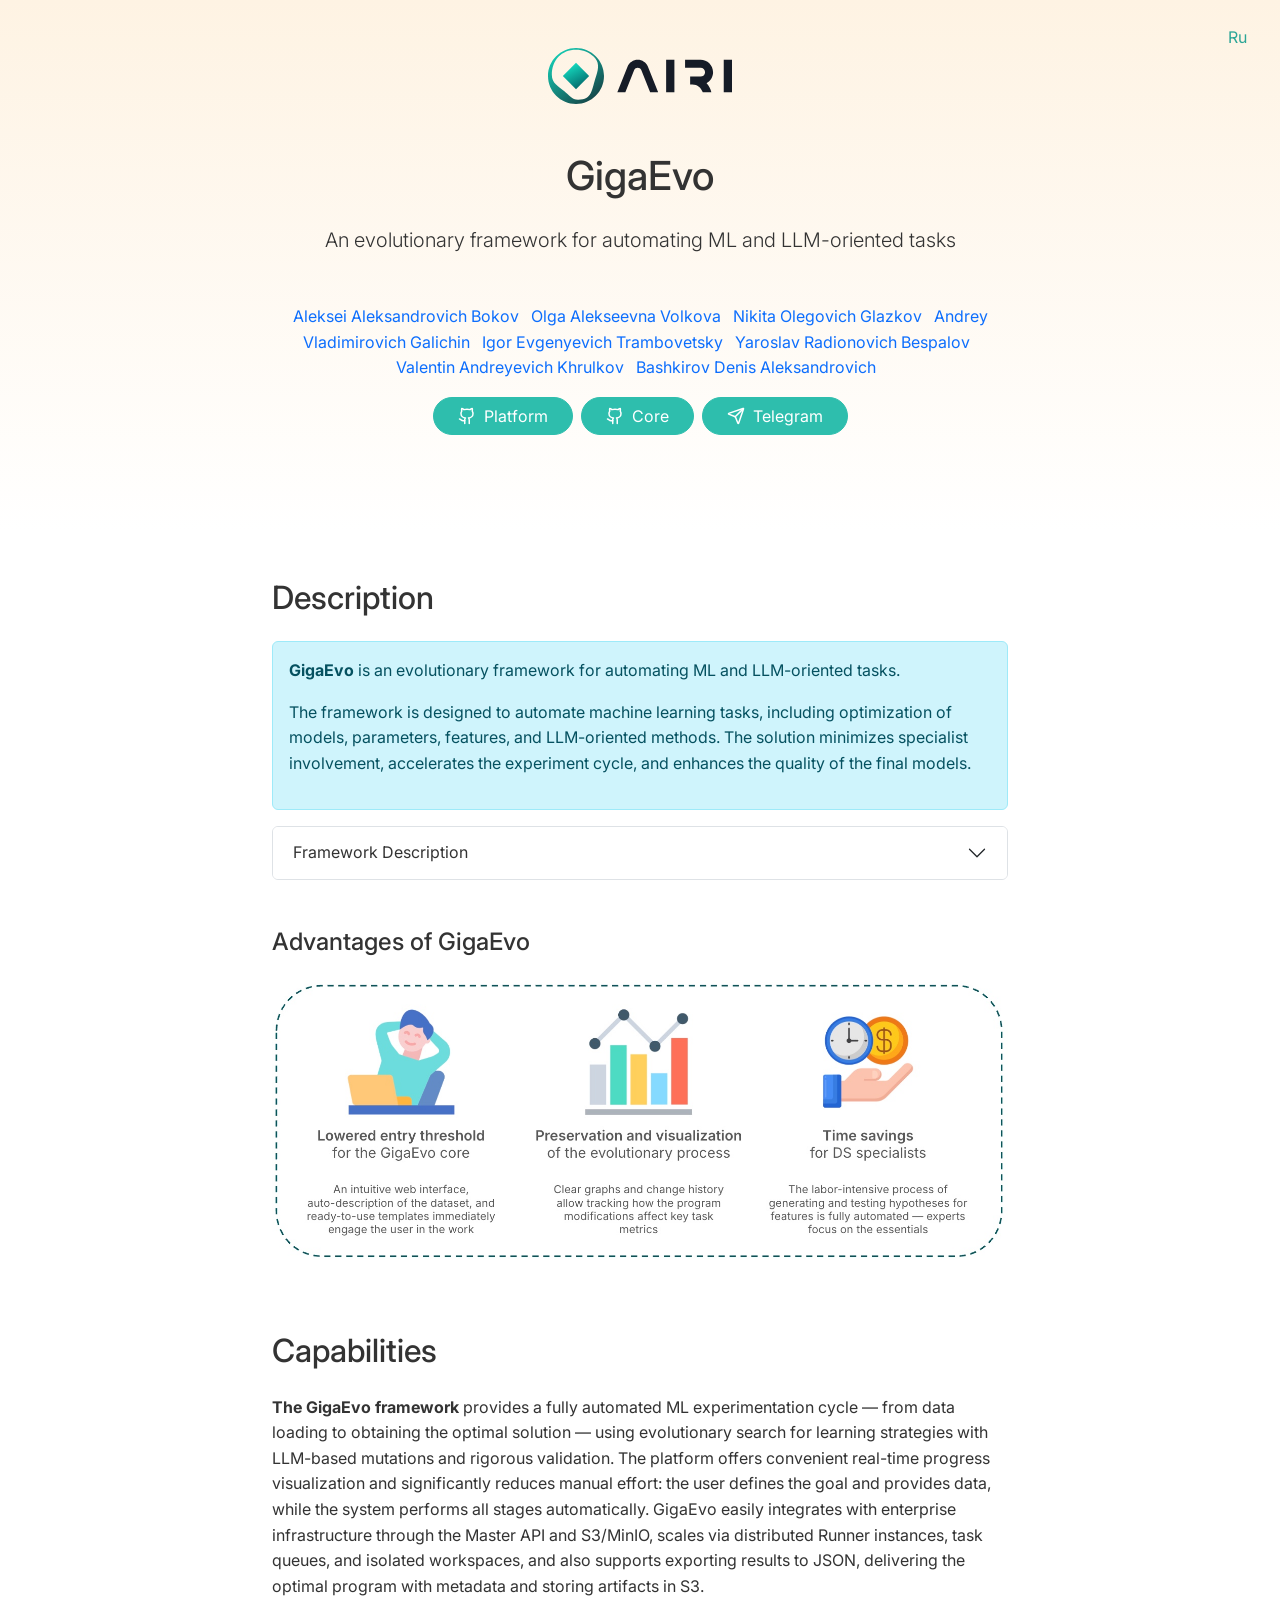
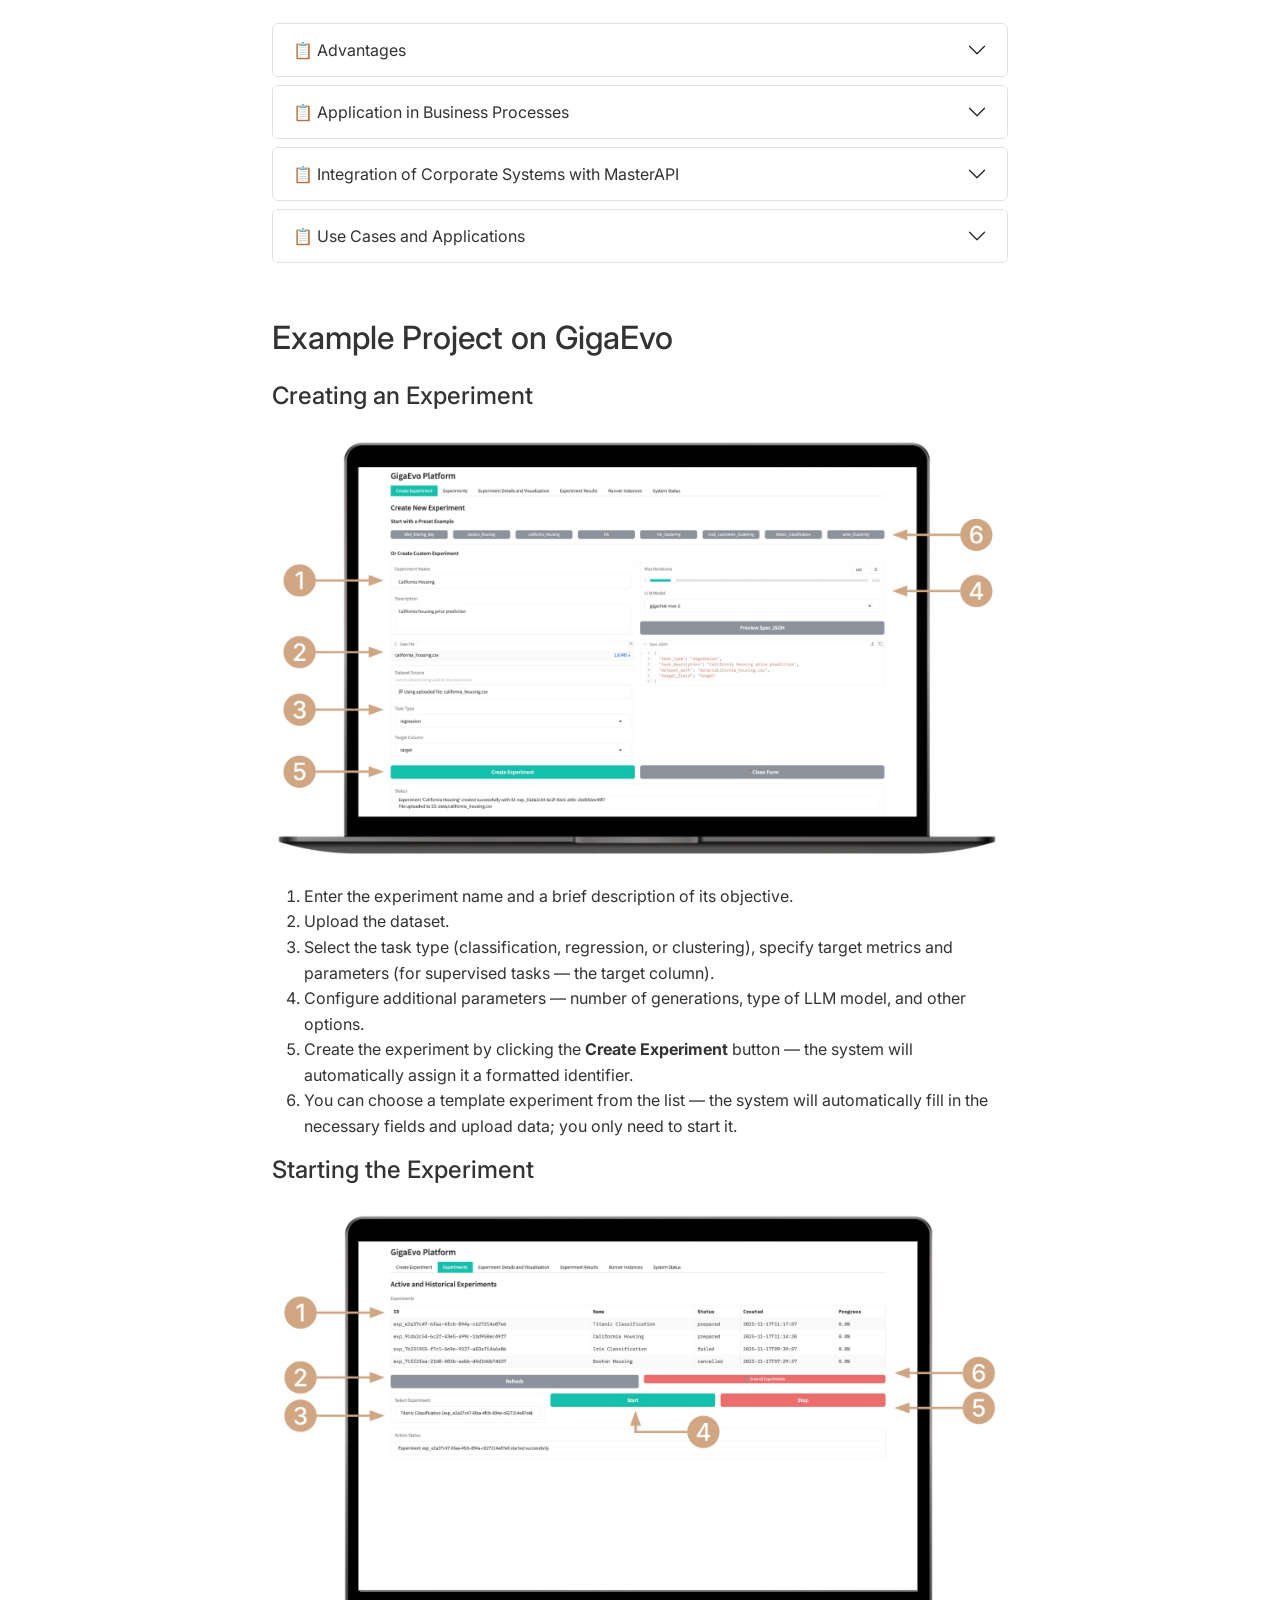
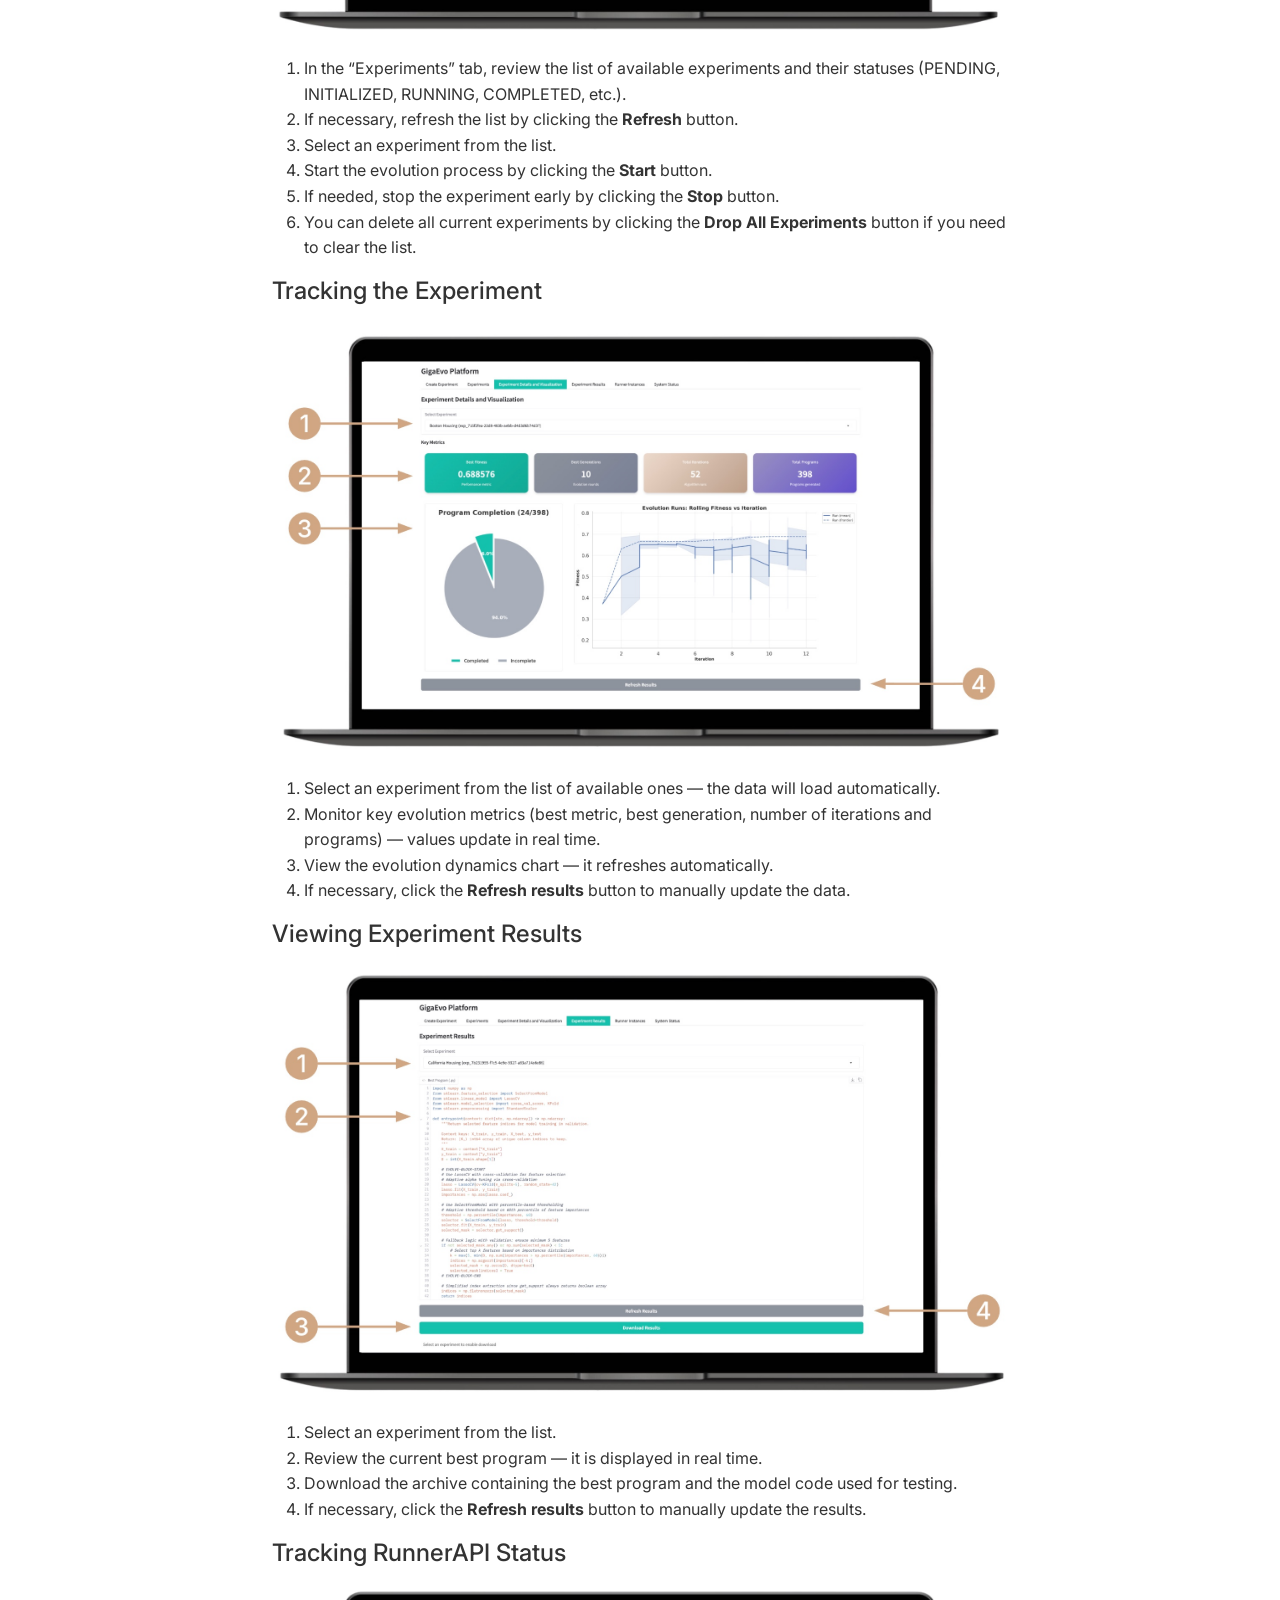
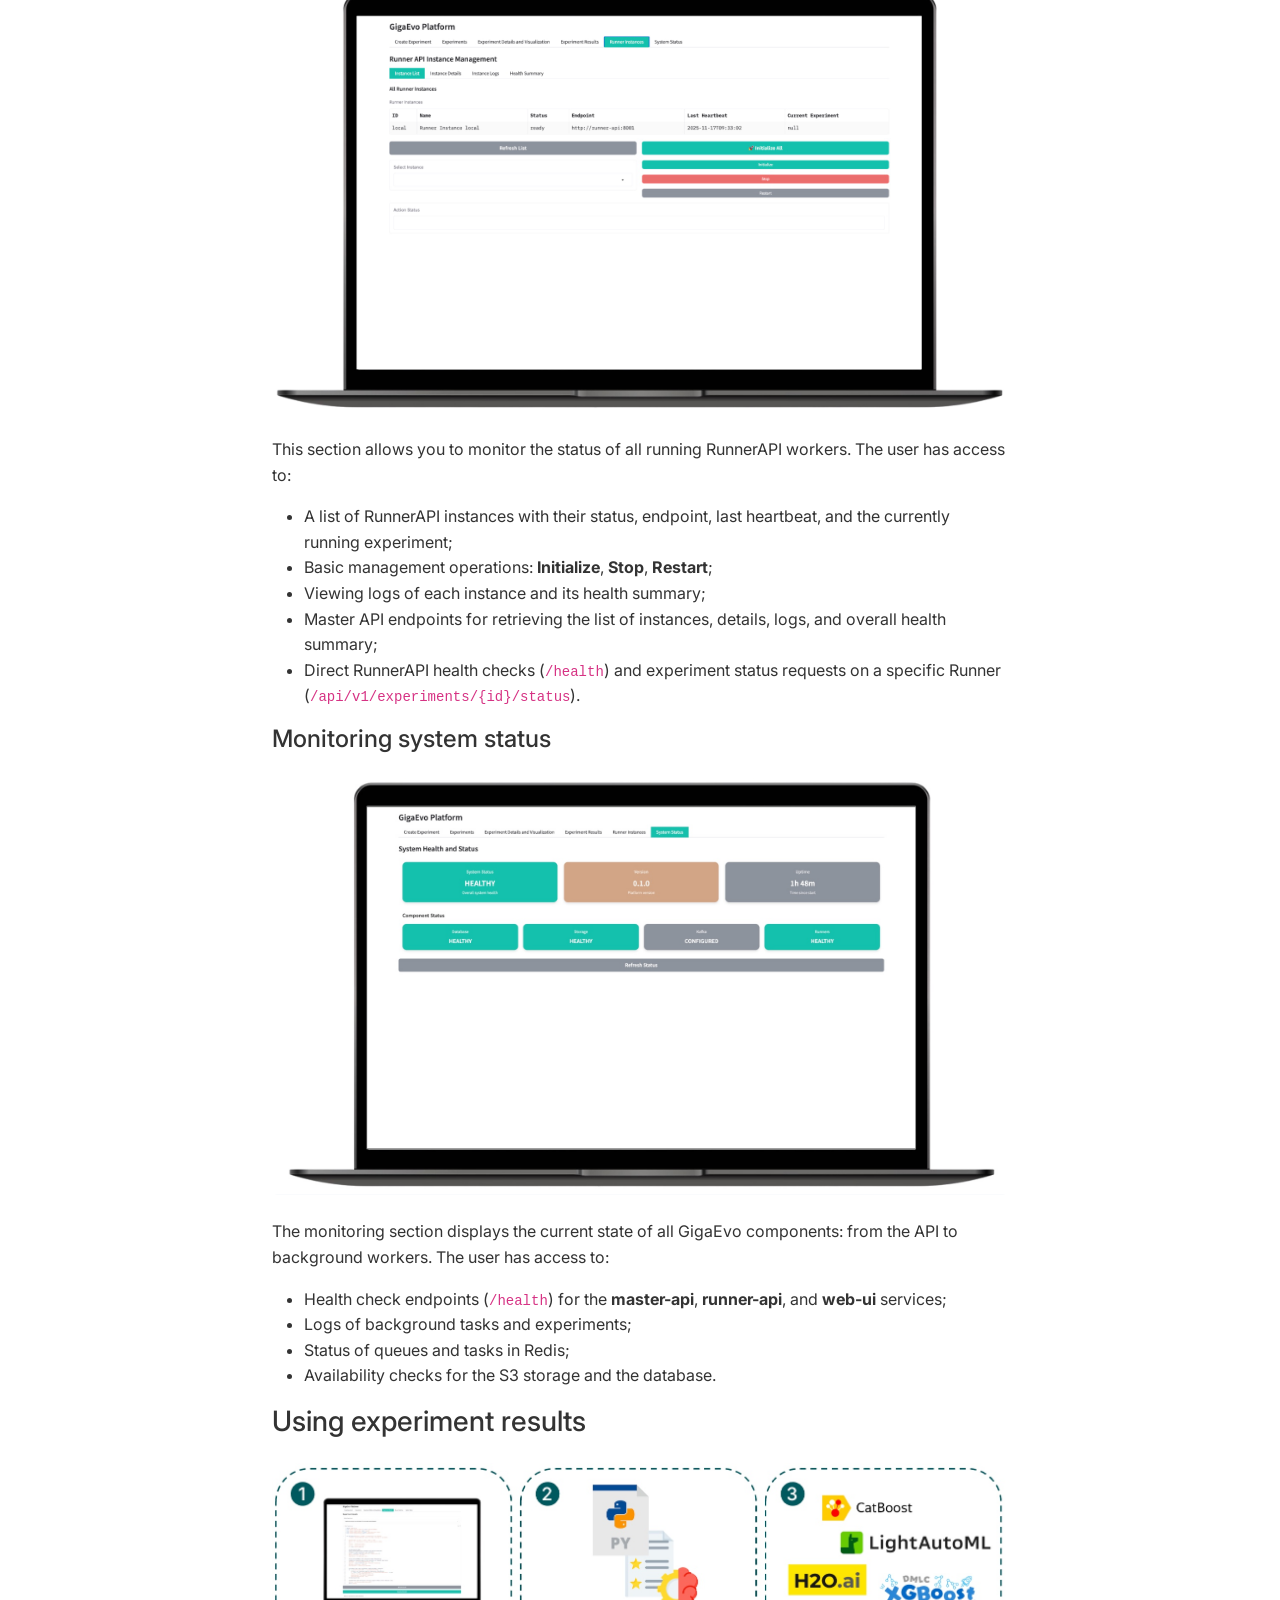
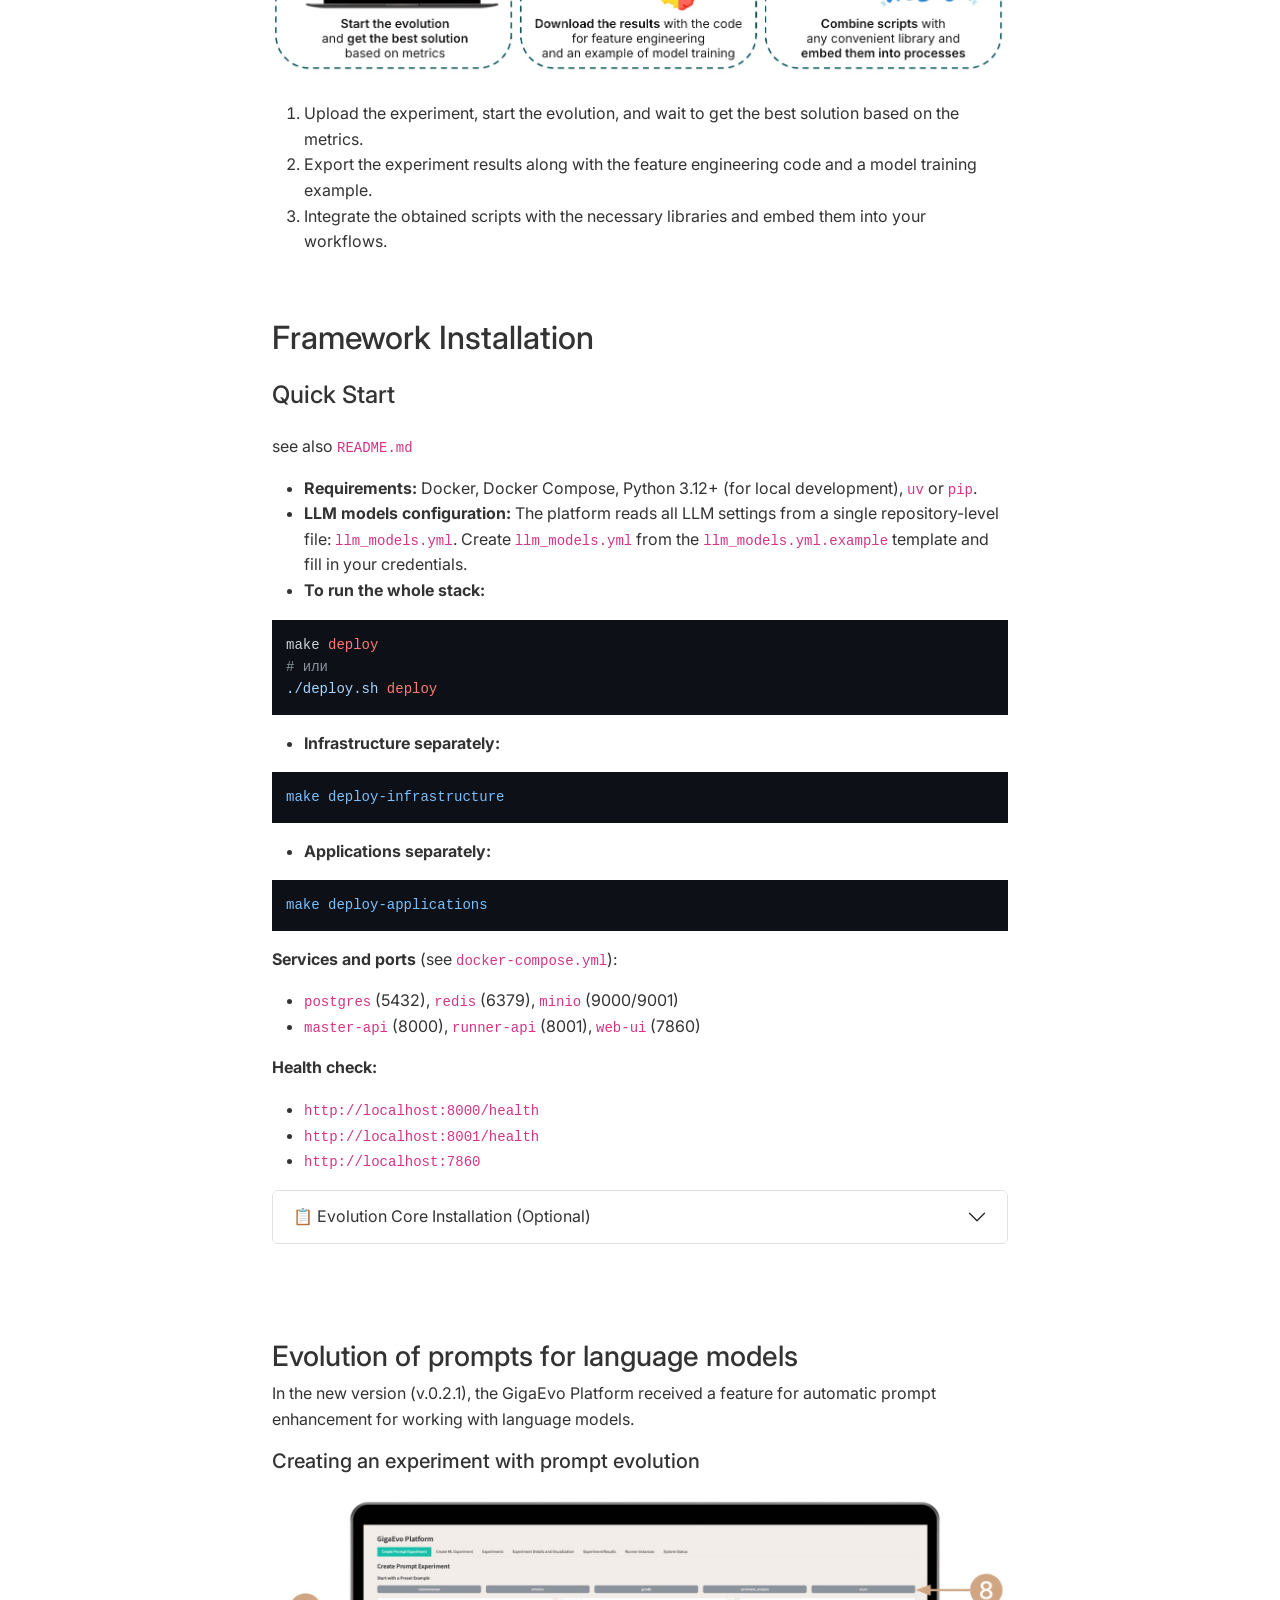
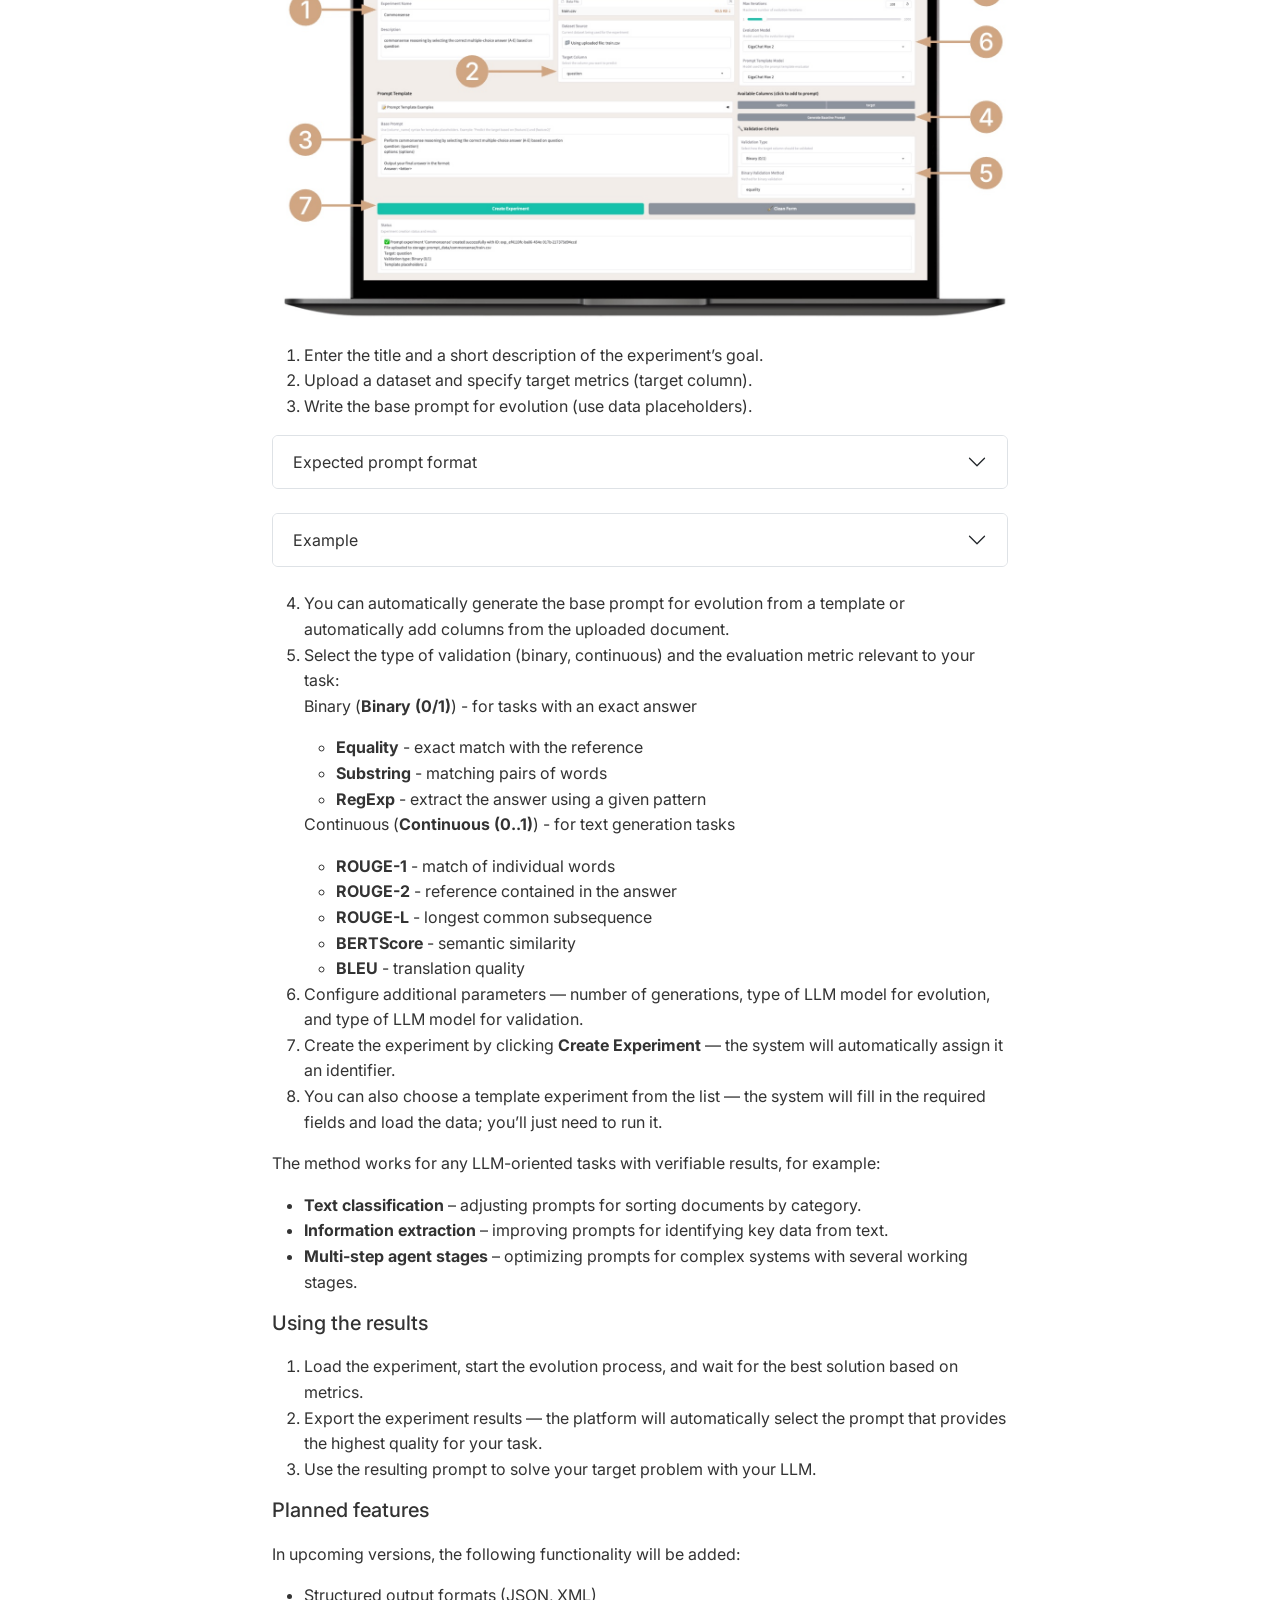
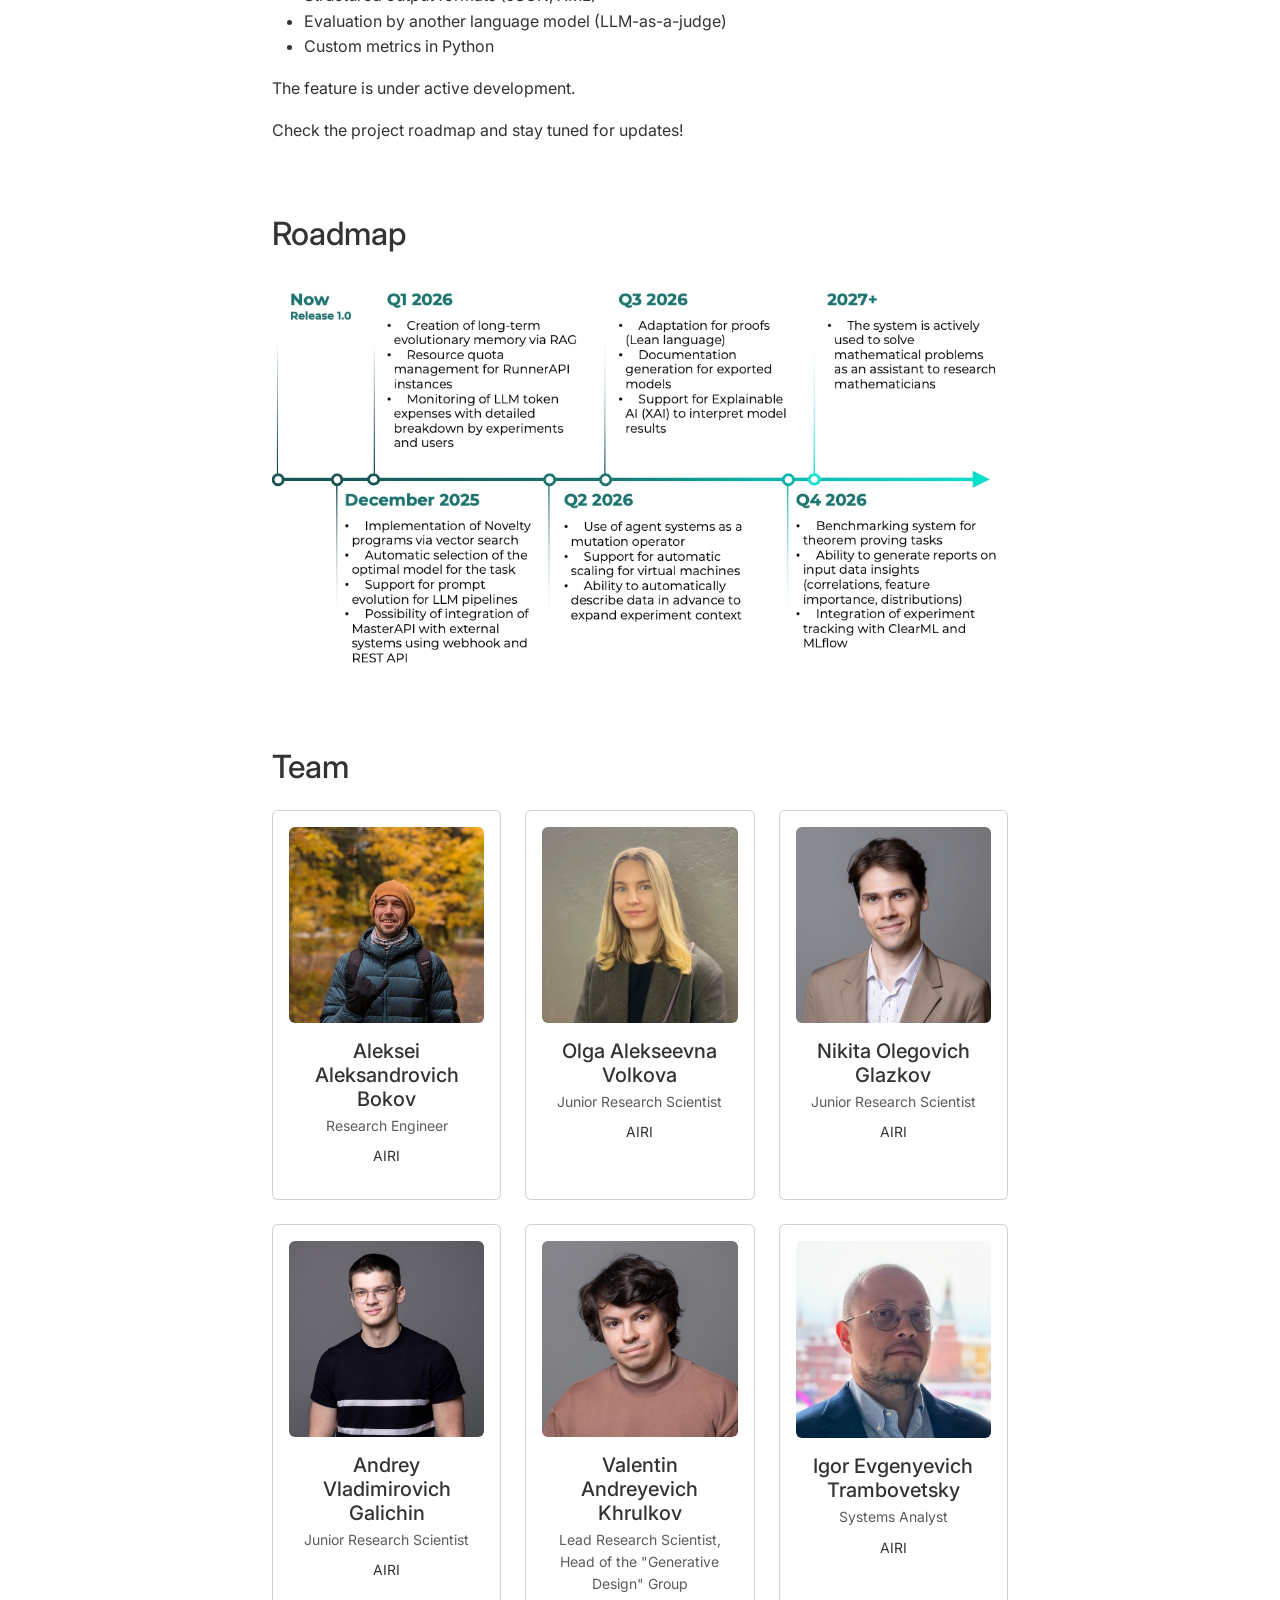
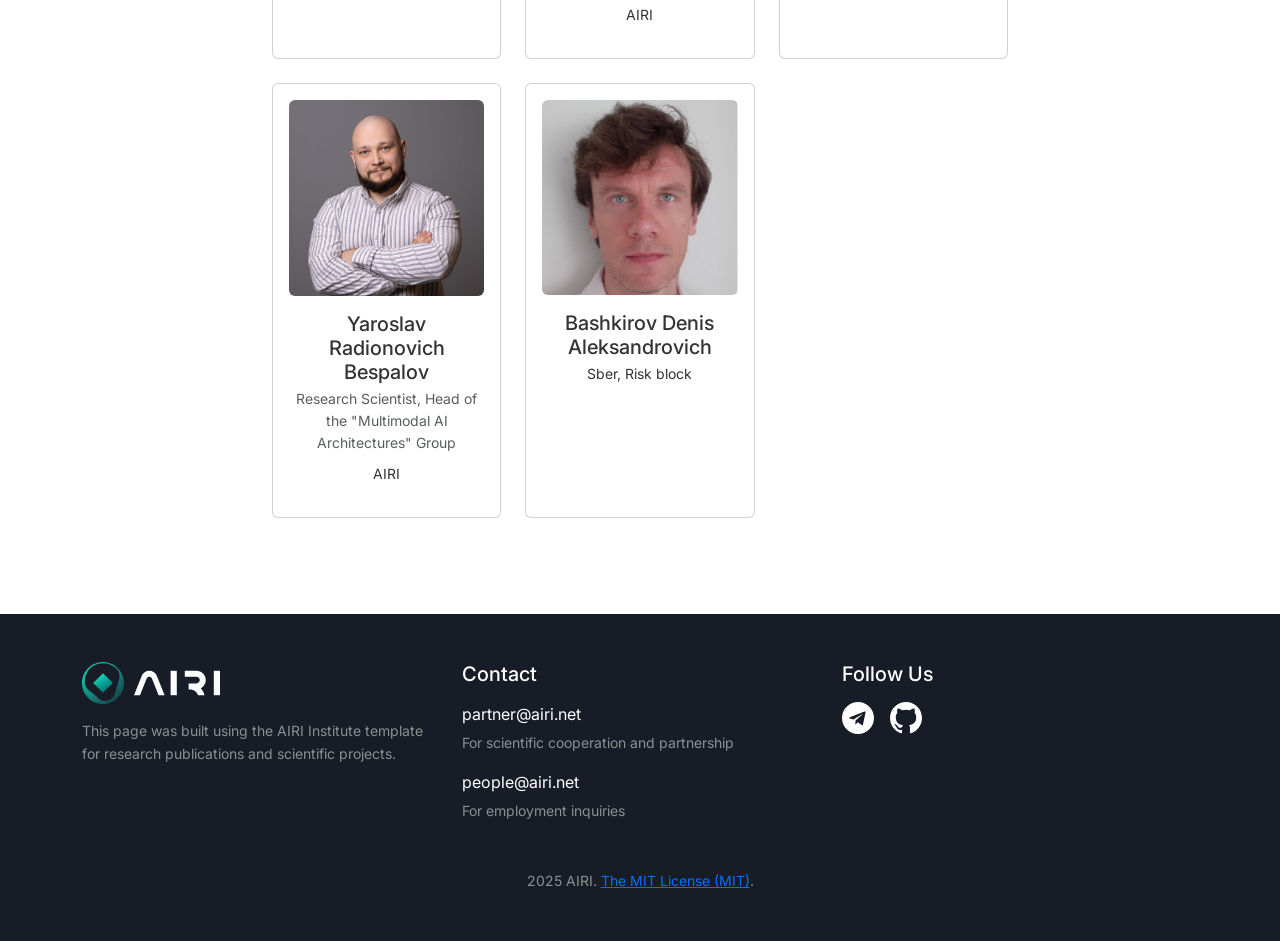
==== docs/index-en.html @ 6660b5dd "Evolution upd" ====
<!doctype html>
<html lang="ru">
    <head>
        <meta charset="UTF-8" />
        <meta name="viewport" content="width=device-width, initial-scale=1.0" />
        <title>GigaEvo</title>

        <link rel="icon" type="image/svg+xml" href="favicon.png" />

        <!-- ===== Fonts ===== -->
        <link rel="preconnect" href="https://fonts.googleapis.com" />
        <link rel="preconnect" href="https://fonts.gstatic.com" crossorigin />
        <link
            href="https://fonts.googleapis.com/css2?family=Inter:ital,opsz,wght@0,14..32,100..900;1,14..32,100..900&display=swap"
            rel="stylesheet"
        />

        <!-- ===== Styles ===== -->
        <link rel="stylesheet" href="styles/bundle.css" />
        <link rel="stylesheet" href="styles/template.css" />
        <link rel="stylesheet" href="styles/custom.css" />

        <!-- ===== JavaScript Libraries ===== -->
        <script src="scripts/bundle.js"></script>
        <script src="scripts/custom.js"></script>
    </head>

    <body class="layout">
        <!-- =====================================================
             HEADER SECTION
             ===================================================== -->
        <header
            id="page-header"
            class="mb-5 pt-5 pb-5"
            style="background: linear-gradient(180deg, rgb(254, 243, 227) 0%, rgba(255, 255, 255, 1) 100%)"
        >
            <div class="container">
                <div class="row justify-content-center">
                    <div class="col-lg-8 text-center">
                        <!-- Logo Section -->
                        <div class="d-flex flex-wrap justify-content-center gap-3 mb-5">
                            <img class="w-25" src="images/airi_logo_black.svg" alt="AIRI" />
                        </div>

                        <!-- Title -->
                        <h1 class="mb-4">GigaEvo</h1>
                        <p class="lead mb-5">
                        An evolutionary framework for automating ML and LLM-oriented tasks
                        </p>

                        <!-- Authors -->
                        <div class="mb-3">
                            <a href="#team" class="text-decoration-none me-2">Aleksei Aleksandrovich Bokov</a>
                            <a href="#team" class="text-decoration-none me-2">Olga Alekseevna Volkova</a>
                            <a href="#team" class="text-decoration-none me-2">Nikita Olegovich Glazkov</a>
                            <a href="#team" class="text-decoration-none me-2">Andrey Vladimirovich Galichin</a>
                            <a href="#team" class="text-decoration-none me-2">Igor Evgenyevich Trambovetsky</a>
                            <a href="#team" class="text-decoration-none me-2">Yaroslav Radionovich Bespalov</a>
                            <a href="#team" class="text-decoration-none me-2">Valentin Andreyevich Khrulkov</a>
                            <a href="#team" class="text-decoration-none me-2">Bashkirov Denis Aleksandrovich</a>
                        </div>

                        <!-- Action Buttons -->
                        <div class="mb-5 d-flex flex-wrap flex-row gap-2 justify-content-center">
                            <a href="https://github.com/AIRI-Institute/gigaevo-platform" class="btn btn-primary d-flex align-items-center gap-2 px-4">
                                <i data-lucide="github" width="18" height="18"></i>
                                <span>Platform</span>
                            </a>
                            <a href="https://github.com/FusionBrainLab/gigaevo-core" class="btn btn-primary d-flex align-items-center gap-2 px-4">
                                <i data-lucide="github" width="18" height="18"></i>
                                <span>Core</span>
                            </a>
                            <a href="https://t.me/maestrogigaevo" class="btn btn-primary d-flex align-items-center gap-2 px-4">
                                <i data-lucide="send" width="18" height="18"></i>
                                <span>Telegram</span>
                            </a>                            
                        </div>
                        <div style="position:absolute; top:25px; right:25px">
                            <a href="index.html" class="text-decoration-none me-2">
                                <span style="color:#2ba596">Ru</span>
                            </a>
                        </div>
                    </div>
                </div>
            </div>
        </header>

        <!-- =====================================================
             NAV CONTENT
             ===================================================== -->
        <nav
            id="page-navbar"
            class="navbar navbar-light flex-column align-items-stretch p-3 d-none d-lg-block"
            style="
                position: fixed;
                top: 80px;
                left: 20px;
                width: 220px;
                max-height: calc(100vh - 140px);
                overflow-y: auto;
                z-index: 1000;
                opacity: 0;
                visibility: hidden;
            "
        >
            <h6 class="navbar-brand mb-3">Contents</h6>
            <nav class="nav nav-pills flex-column">
                <a class="nav-link" href="#abstract">Description</a>
                <a class="nav-link" href="#capabilities">Capabilities</a>
                <a class="nav-link" href="#ui-usage">Example Project on GigaEvo</a>
                <a class="nav-link" href="#installation">GigaEvo Installation</a>
                <a class="nav-link" href="#evolution">Evolution of prompts for language models</a>
                <a class="nav-link" href="#roadmap">Roadmap</a>
                <a class="nav-link" href="#team">Team</a>
            </nav>
        </nav>

        <!-- =====================================================
             MAIN CONTENT
             ===================================================== -->
        <main
            id="page-main"
            data-bs-spy="scroll"
            data-bs-target="#page-navbar"
            data-bs-offset="100"
            tabindex="0"
            class="position-relative pb-5"
        >
            <!-- abstract -->
            <section class="mb-5" id="abstract">
                <div class="container">
                    <div class="row justify-content-center">
                        <div class="col-lg-8">
                            <h2 class="mb-4">Description</h2>
                            <div class="alert alert-info">
                                <p class="mb-0">
                                    <p><strong>GigaEvo</strong> is an evolutionary framework for automating ML and LLM-oriented tasks.</p>

                                    <p>The framework is designed to automate machine learning tasks, including optimization of models, parameters, features, and LLM-oriented methods. The solution minimizes specialist involvement, accelerates the experiment cycle, and enhances the quality of the final models.</p>
                            </div>
                            <div class="accordion mb-5">
                                <div class="accordion-item">
                                    <h3 class="accordion-header">
                                        <button class="accordion-button collapsed" type="button" data-bs-toggle="collapse" data-bs-target="#frameworkDescr">
                                            Framework Description
                                        </button>
                                    </h3>
                                        <div id="frameworkDescr" class="accordion-collapse collapse">
                                            <div class="accordion-body">
                                                <!-- Основной заголовок секции -->
                                                <h4 class="mb-4">Solution Architecture and Operations</h4>

                                                <p>The architecture implements a modular evolutionary approach, where each program is a uniquely identified evolutionary unit containing source code, lifecycle state, metrics, lineage information, and execution results. All data is stored in a Redis layer with support for concurrent access and real-time tracking.</p>
                                                <p>Program execution is organized through an asynchronous framework based on a Directed Acyclic Graph (DAG), implemented in Python using asyncio, which enables parallel execution both between programs and within individual program flows.</p>
                                                <p>Each DAG stage performs independent operations:</p>
                                                <ul class="feature-list">
                                                    <li><strong>Code execution</strong> — running programs</li>
                                                    <li><strong>Validation</strong> — verifying result correctness</li>
                                                    <li><strong>Complexity analysis</strong> — assessing computational characteristics</li>
                                                    <li><strong>LLM calls</strong> — integration with language models</li>
                                                </ul>
                                                <p>The stages are connected through data transfer and execution order dependencies. The scheduler manages caching and conditional stage skipping.</p>
                                                <p>The asynchronous evolutionary engine implements the MAP-Elites algorithm, maintaining a diverse archive of high-performing programs based on fitness and correctness metrics, including single- and multi-island configurations with periodic solution migration.</p>
                                                <p>The mutation operation is performed by an agent based on LangGraph, which generates prompts using task context, parent programs, and metrics, supporting both diff-based and rewritten mutations, as well as routing between multiple LLMs.</p>
                                                <p>Configuration and experiment management are handled using Hydra, which employs hierarchical YAML files for reproducibility and quick experiment setup.</p>
                                                <p>New optimization tasks are defined through a specification directory containing task descriptions, declarative metric schemas, validation scripts, and source programs, ensuring task definition independence from the computational core and simplifying the integration of new domains.</p>
                                                <!-- Схема архитектуры -->
                                                <div class="mb-4">   
                                                    <a
                                                        href="images/scheme_en.jpg"
                                                        data-fancybox="single"
                                                        data-caption="Model Architecture Diagram"
                                                    >
                                                        <img src="images/scheme_en.jpg" alt="Architecture" class="img-fluid rounded" />
                                                    </a>
                                                </div> 
                                                
                                                <script>
                                                    // Initialize Fancybox
                                                    Fancybox.bind('[data-fancybox]', {
                                                        // Custom options
                                                    });
                                                </script>
                                                <!-- Описание устройства -->
                                                <p>The system allows multiple experiments to be run simultaneously through the concurrent operation of several RunnerAPI instances, managed by a main module called the Master API. Upon receiving a request, the management service stores all experiment metadata and the dataset to ensure reproducibility of results.</p>

                                                <p><strong>GigaEvo</strong> implements a microservice architecture with three main components that work together to provide scalable management of machine learning experiments:</p>

                                                <ul>
                                                    <li><strong>Master API</strong> runs on port 8000 and serves as the central orchestration service responsible for coordinating and managing experiments.</li>
                                                    <li><strong>Multiple Runner API instances</strong> run on ports 8001 and above, providing distributed task execution services that launch the actual experiments.</li>
                                                    <li><strong>WebUI</strong> runs on port 7860, offering users a web-based interface for experiment creation and real-time progress monitoring.</li>
                                                </ul>

                                                <!-- Подробнее о хранении данных -->
                                                <div class="accordion mb-4">
                                                    <div class="accordion-item">
                                                        <h3 class="accordion-header">
                                                            <button class="accordion-button collapsed" type="button" data-bs-toggle="collapse" data-bs-target="#storeDataFunctions">
                                                                More about Data Storage
                                                            </button>
                                                        </h3>
                                                        <div id="storeDataFunctions" class="accordion-collapse collapse">
                                                            <div class="accordion-body">
                                                                <p><strong>PostgreSQL</strong> serves as the primary database for storing experiment configurations and lifecycle status information. It manages metadata of runner instances, including health status and availability, maintaining a comprehensive registry of all system components. The database retains a complete history of task executions for audit and performance analysis purposes. System audit logs are stored to ensure full traceability of all operations and state changes.</p>

                                                                <p><strong>Redis</strong> provides high-performance caching and coordination capabilities across the system. It manages task queues and worker coordination, ensuring efficient workload distribution and real-time task status tracking. Real-time status caching provides fast access to experiment and system state information, while session management supports user context and authentication state. Temporary data storage in Redis supports intermediate computation results and transient system state.</p>

                                                                <p><strong>MinIO</strong> provides S3-compatible object storage for all file data within the system. Input data files and datasets are stored efficiently with metadata for easy retrieval and organization. Experiment results and generated artifacts are saved with comprehensive indexing for future analysis. Generated visualizations and charts are stored in standard formats accessible through the WebUI, while model checkpoints and training outputs support experiment reproducibility and further analysis.</p>

                                                                <p><strong>Local File System</strong> provides temporary storage for working data during experiment execution. Clones of the GigaEvolve repository are maintained locally for fast access and to support version-controlled experiment environments. Temporary experiment files are created and managed during runtime, providing workspace for intermediate computations. Local computation results are cached to reduce network traffic and improve performance for frequently requested data.</p>
                                                            </div>
                                                        </div>
                                                    </div>
                                                </div>
                                                <div>
                                                    <!-- Заголовок подсекции -->
                                                    <h4 class="mb-4">Parallel Execution with Multiple Runners</h4>

                                                    <!-- Description -->
                                                    <p>The Master API automatically deploys and manages Runner API instances as Docker containers, enabling seamless scaling. Each Runner instance operates independently with its own dedicated set of worker processes, ensuring isolation and resource management. New instances can be added dynamically through configuration changes without requiring system restarts, allowing flexible scaling based on demand.</p>

                                                    <p><strong>Example runner configuration:</strong></p>

                                                    <pre><code>runner_config:
max_workers_per_instance: 5  # Workers per runner instance
auto_initialize: true        # Automatic container deployment
instances:
    local:
        host: "runner-api-1"
        is_local: true
    remote-1:
        host: "remote-server.example.com"
        is_local: false
    remote-2:
        host: "another-server.example.com"
        is_local: false</code></pre>
                                                    <p>The Master API tracks real-time status information for all Runner instances, enabling intelligent experiment assignment. Experiments are automatically allocated to available instances with sufficient capacity, ensuring optimal resource utilization. The load-balancing algorithm takes into account the current workload and the health status of each instance when making assignment decisions. Faulty instances are automatically detected and removed from the active rotation, maintaining system reliability.</p>

                                                    <p>The system performs continuous health checks every 30 seconds to monitor the status of all Runner instances. Automatic recovery mechanisms are triggered when failures are detected, minimizing downtime and ensuring system availability. Real-time status synchronization between Docker containers and the database is supported, providing accurate and up-to-date information about the system state.</p>

                                                    <p>Each Runner API instance can execute multiple experiments simultaneously, providing horizontal scalability. The number of workers per instance is configurable, with a default value of five workers, which can be adjusted based on available resources and workload requirements. Workers independently poll the global task queue, ensuring optimal load distribution across all available system resources.</p>
                                                </div>
                                                <div>
                                        
                                                    <!-- Заголовок подсекции -->
                                                    <h4 class="mb-4">Monitoring</h4>         

                                                    <!-- Описание -->
                                                    <p>The system provides comprehensive real-time monitoring capabilities that offer full visibility into system operations and experiment progress. Experiment status monitoring delivers live updates on progress and key metrics, allowing users to track experiment execution in detail. System health monitoring continuously checks the status of containers and services to ensure operational reliability. Performance metric tracking provides insights into resource usage and throughput, helping to optimize overall system performance.</p>
                                                </div>
                                            </div>
                                        </div>
                                    </div>
                                </div>
                                <div>
                                <!-- Преимущества -->
                                 <!-- Создать -->
                                <h4 class="mb-4">Advantages of GigaEvo</h4>
                                <!-- UI -->
                                <div class="mb-4">   
                                    <a
                                        href="images/benefits_en.jpg"
                                        data-fancybox="single"
                                        data-caption="Benefits"
                                    >
                                        <img src="images/benefits_en.jpg" alt="Benefits" class="img-fluid rounded" />
                                    </a>
                                </div> 
                            </div>
                        </div>
                    </div>
                </div>
            </section>

            <!-- Возможности -->
            <section class="mb-5" id="capabilities">
                <div class="container">
                    <div class="row justify-content-center">
                        <div class="col-lg-8">
                            <h2 class="mb-4">Capabilities</h2>
                                        
                            <!-- Краткое описание -->
                            <p class="mb-4"><strong>The GigaEvo framework</strong> provides a fully automated ML experimentation cycle — from data loading to obtaining the optimal solution — using evolutionary search for learning strategies with LLM-based mutations and rigorous validation. The platform offers convenient real-time progress visualization and significantly reduces manual effort: the user defines the goal and provides data, while the system performs all stages automatically. GigaEvo easily integrates with enterprise infrastructure through the Master API and S3/MinIO, scales via distributed Runner instances, task queues, and isolated workspaces, and also supports exporting results to JSON, delivering the optimal program with metadata and storing artifacts in S3.</p>
                            <!-- Подробное описание -->
                            
                            <div class="mb-2 accordion">
                                <div class="accordion-item">
                                    <h2 class="accordion-header">
                                        <button class="accordion-button collapsed" type="button" data-bs-toggle="collapse" data-bs-target="#benefDetails">
                                            📋 Advantages
                                        </button>
                                    </h2>
                                    <div id="benefDetails" class="accordion-collapse collapse">
                                        <div class="accordion-body">
                                            <ul>
                                                <li><strong>Full-cycle automation:</strong> GigaEvo provides automation of the entire ML experimentation cycle — from data loading to obtaining the optimal solution — including automatic evolution of learning strategies, where the system independently discovers and improves the most effective approaches.</li>
                                                <li><strong>Visualization and control:</strong> The platform offers real-time progress visualization and control, minimizing the human factor — the developer defines the task, and the system fully manages the experimentation process.</li>
                                                <li><strong>Integration and scalability:</strong> The solution integrates with existing AutoML and MLOps platforms, supports easy deployment and scaling in cloud and enterprise environments, and ensures seamless connection to organizational infrastructure through the MasterAPI module.</li>
                                            </ul>
                                        </div>
                                    </div>
                                </div>
                            </div>
                            
                            <div class="mb-2 accordion">
                                <div class="accordion-item">
                                    <h2 class="accordion-header">
                                        <button class="accordion-button collapsed" type="button" data-bs-toggle="collapse" data-bs-target="#bizDetails">
                                            📋 Application in Business Processes
                                        </button>
                                    </h2>
                                    <div id="bizDetails" class="accordion-collapse collapse">
                                        <div class="accordion-body">
                                            <p>The solution is effectively applied across a wide range of tasks that require fast and high-quality creation, testing, and improvement of machine learning models. In development centers and Data Science labs, it automates the experiment cycle and reduces research time; in analytical and forecasting departments, it accelerates model building and improves prediction accuracy; on hypothesis testing platforms, it enables rapid validation of scientific and business assumptions; and in corporate decision-support systems, it serves as a foundation for intelligent modules that enhance management processes. GigaEvo scales easily and is equally effective for scientific tasks as well as applied solutions in business, industry, and finance.</p>
                                        </div>
                                    </div>
                                </div>
                            </div>

                            <div class="mb-2 accordion">
                                <div class="accordion-item">
                                    <h2 class="accordion-header">
                                        <button class="accordion-button collapsed" type="button" data-bs-toggle="collapse" data-bs-target="#b2bDetails">
                                            📋 Integration of Corporate Systems with MasterAPI
                                        </button>
                                    </h2>
                                    <div id="b2bDetails" class="accordion-collapse collapse">
                                        <div class="accordion-body">
                                            <p>The API provides a REST interface for integrating GigaEvo with external corporate systems. It allows operations for experiment creation — registering configurations, data, and metadata — as well as starting, stopping, and retrieving current statuses. The API supports viewing experiment lists and histories, along with publishing events to Kafka (configuration retrieval, preparation, launch, stop).</p>

                                            <p><strong>The Runner API</strong> is designed for direct management of experiment execution: initialization, starting and stopping processes, retrieving statuses and logs, generating visualizations, delivering the best program (code, fitness, metadata), and working with uploaded artifacts, including scanning S3 prefixes. A full list of available endpoints is provided in <code>docs/api_endpoints.md</code>.</p>                                        </div>
                                    </div>
                                </div>
                            </div>

                            <div class="mb-2 accordion">
                                <div class="accordion-item">
                                    <h2 class="accordion-header">
                                        <button class="accordion-button collapsed" type="button" data-bs-toggle="collapse" data-bs-target="#usageDetails">
                                            📋 Use Cases and Applications
                                        </button>
                                    </h2>
                                    <div id="usageDetails" class="accordion-collapse collapse">
                                        <div class="accordion-body">
                                            <p>GigaEvoML is especially well suited for machine learning workflows that benefit from parallel execution and scalable experimentation. ML model development teams can use the system for parallel training and evaluation of multiple models at once, dramatically reducing development time. Hyperparameter optimization becomes more efficient through simultaneous experiments across different parameter configurations. A/B testing scenarios benefit from parallel comparison of various model configurations under identical conditions. Research workflows in academia and R&D departments can leverage scalable experiment execution for large-scale ML research projects that would be impractical to run sequentially.</p>

                                            <p>The system serves diverse industries with specific machine learning needs. Financial services organizations use GigaEvoML for risk model development and validation, enabling rapid iteration on complex financial models. Healthcare organizations employ the platform to develop and test medical ML models, supporting the creation of diagnostic and treatment optimization systems. E-commerce companies gain from optimizing recommendation systems through parallel experimentation with various algorithms and parameters. Manufacturing organizations utilize the system for predictive maintenance model development, building systems that anticipate equipment failures and optimize maintenance schedules.</p>
                                        </div>
                                    </div>
                                </div>
                            </div>    
                        </div>
                    </div>
                </div>
            </section>

            <!-- Как пользоваться -->
            <section class="mb-5" id="ui-usage">
                <div class="container">
                    <div class="row justify-content-center">
                        <div class="col-lg-8">
                            <h2 class="mb-4">Example Project on GigaEvo</h2>

                            <!-- Создать -->
                            <h4 class="mb-4">Creating an Experiment</h4>
                            <!-- UI -->
                            <div class="mb-4">   
                                <a
                                    href="images/ui_create.jpg"
                                    data-fancybox="single"
                                    data-caption="Create Experiment UI"
                                >
                                    <img src="images/ui_create.jpg" alt="Create Experiment UI" class="img-fluid rounded" />
                                </a>
                            </div> 
                                
                            <!-- Пошаговое описание -->
                                <ol>
                                    <li>Enter the experiment name and a brief description of its objective.</li>
                                    <li>Upload the dataset.</li>
                                    <li>Select the task type (classification, regression, or clustering), specify target metrics and parameters (for supervised tasks — the target column).</li>
                                    <li>Configure additional parameters — number of generations, type of LLM model, and other options.</li>
                                    <li>Create the experiment by clicking the <b>Create Experiment</b> button — the system will automatically assign it a formatted identifier.</li>
                                    <li>You can choose a template experiment from the list — the system will automatically fill in the necessary fields and upload data; you only need to start it.</li>
                                </ol>

                            <!-- Начать -->
                            <h4 class="mb-4">Starting the Experiment</h4>
                            <!-- UI -->
                            <div class="mb-4">   
                                <a
                                    href="images/ui_start.jpg"
                                    data-fancybox="single"
                                    data-caption="Start Experiment UI"
                                >
                                    <img src="images/ui_start.jpg" alt="Start Experiment UI" class="img-fluid rounded" />
                                </a>
                            </div> 
                                
                            <!-- Пошаговое описание -->
                            <ol>
                                <li>In the “Experiments” tab, review the list of available experiments and their statuses (PENDING, INITIALIZED, RUNNING, COMPLETED, etc.).</li>
                                <li>If necessary, refresh the list by clicking the <b>Refresh</b> button.</li>
                                <li>Select an experiment from the list.</li>
                                <li>Start the evolution process by clicking the <b>Start</b> button.</li>
                                <li>If needed, stop the experiment early by clicking the <b>Stop</b> button.</li>
                                <li>You can delete all current experiments by clicking the <b>Drop All Experiments</b> button if you need to clear the list.</li>
                            </ol>
                            <!-- Отследить -->
                            <h4 class="mb-4">Tracking the Experiment</h4>

                            <!-- UI -->
                            <div class="mb-4">   
                                <a
                                    href="images/ui_track.jpg"
                                    data-fancybox="single"
                                    data-caption="Track Experiment UI"
                                >
                                    <img src="images/ui_track.jpg" alt="Track Experiment UI" class="img-fluid rounded" />
                                </a>
                            </div> 
                                
                            <!-- Пошаговое описание -->

                            <ol>
                                <li>Select an experiment from the list of available ones — the data will load automatically.</li>
                                <li>Monitor key evolution metrics (best metric, best generation, number of iterations and programs) — values update in real time.</li>
                                <li>View the evolution dynamics chart — it refreshes automatically.</li>
                                <li>If necessary, click the <b>Refresh results</b> button to manually update the data.</li>
                            </ol>

                            <h4>Viewing Experiment Results</h4>
                            <!-- UI -->
                            <div class="mb-4">   
                                <a
                                    href="images/ui_result.jpg"
                                    data-fancybox="single"
                                    data-caption="Experiment Result UI"
                                >
                                    <img src="images/ui_result.jpg" alt="Experiment Result UI" class="img-fluid rounded" />
                                </a>
                            </div> 
                                
                            <!-- Пошаговое описание -->
                            <ol>
                                <li>Select an experiment from the list.</li>
                                <li>Review the current best program — it is displayed in real time.</li>
                                <li>Download the archive containing the best program and the model code used for testing.</li>
                                <li>If necessary, click the <b>Refresh results</b> button to manually update the results.</li>
                            </ol>

                            <!-- Runner -->
                            <h4>Tracking RunnerAPI Status</h4>
                            <!-- UI -->
                            <div class="mb-4">   
                                <a
                                    href="images/ui_runner.jpg"
                                    data-fancybox="single"
                                    data-caption="Runner Experiment UI"
                                >
                                    <img src="images/ui_runner.jpg" alt="Runner Experiment UI" class="img-fluid rounded" />
                                </a>
                            </div> 
                                
                            <!-- Пошаговое описание -->
                            <p>This section allows you to monitor the status of all running RunnerAPI workers. The user has access to:</p>
                            <ul>
                                <li>A list of RunnerAPI instances with their status, endpoint, last heartbeat, and the currently running experiment;</li>
                                <li>Basic management operations: <b>Initialize</b>, <b>Stop</b>, <b>Restart</b>;</li>
                                <li>Viewing logs of each instance and its health summary;</li>
                                <li>Master API endpoints for retrieving the list of instances, details, logs, and overall health summary;</li>
                                <li>Direct RunnerAPI health checks (<code>/health</code>) and experiment status requests on a specific Runner (<code>/api/v1/experiments/{id}/status</code>).</li>
                            </ul>
                            
                            <!-- Monitoring -->
                            <h4 class="mb-4">Monitoring system status</h4>
                            <!-- UI -->
                            <div class="mb-4">   
                                <a
                                    href="images/ui_monitor.jpg"
                                    data-fancybox="single"
                                    data-caption="Monitoring UI"
                                >
                                    <img src="images/ui_monitor.jpg" alt="Monitoring UI" class="img-fluid rounded" />
                                </a>
                            </div> 
                                
                            <!-- Пошаговое описание -->
                            <p>
                                The monitoring section displays the current state of all GigaEvo components: from the API to background workers. The user has access to:
                            </p>
                            <ul>
                                <li>Health check endpoints (<code>/health</code>) for the <b>master-api</b>, <b>runner-api</b>, and <b>web-ui</b> services;</li>
                                <li>Logs of background tasks and experiments;</li>
                                <li>Status of queues and tasks in Redis;</li>
                                <li>Availability checks for the S3 storage and the database.</li>
                            </ul>

                            <!-- Использовать -->
                            <h3 class="mb-4">Using experiment results</h3>
                
                            <!-- UI -->
                            <div class="mb-4">   
                                <a
                                    href="images/ui_result_usage_en.jpg"
                                    data-fancybox="single"
                                    data-caption="Experiment Result Usage UI"
                                >
                                    <img src="images/ui_result_usage_en.jpg" alt="Experiment Result Usage UI" class="img-fluid rounded" />
                                </a>
                            </div> 
                                
                            <!-- Пошаговое описание -->
                            <ol>
                                <li>Upload the experiment, start the evolution, and wait to get the best solution based on the metrics.</li>
                                <li>Export the experiment results along with the feature engineering code and a model training example.</li>
                                <li>Integrate the obtained scripts with the necessary libraries and embed them into your workflows.</li>
                            </ol>
                        </div>
                    </div>
                </div>
            </section>

            <!-- Установка-->
            <section class="mb-5" id="installation">
                <div class="container">
                    <div class="row justify-content-center">
                        <div class="col-lg-8">
                            <h2 class="mb-4">Framework Installation</h2>

                            <!-- Быстрый старт -->
                            <h4 class="mb-4">Quick Start</h4>

                            <!-- Описание -->
                            <p>see also  <code>README.md</code></p>
                                <ul>
                                    <li><strong>Requirements:</strong> Docker, Docker Compose, Python 3.12+ (for local development), <code>uv</code> or <code>pip</code>.</li>
                                    <li><strong>LLM models configuration:</strong> The platform reads all LLM settings from a single repository-level file: <code>llm_models.yml</code>. Create <code>llm_models.yml</code> from the <code>llm_models.yml.example</code> template and fill in your credentials.</li>
                                    <li><strong>To run the whole stack:</strong></li>
                                </ul>

                                <pre><code>make deploy
# или
./deploy.sh deploy</code></pre>

                                <ul>
                                    <li><strong>Infrastructure separately:</strong></li>
                                </ul>

                                <pre><code>make deploy-infrastructure</code></pre>

                                <ul>
                                    <li><strong>Applications separately:</strong></li>
                                </ul>

                                <pre><code>make deploy-applications</code></pre>

                                <p><strong>Services and ports</strong> (see <code>docker-compose.yml</code>):</p>

                                <div class="port-table">
                                    <ul>
                                        <li><code>postgres</code> (5432), <code>redis</code> (6379), <code>minio</code> (9000/9001)</li>
                                        <li><code>master-api</code> (8000), <code>runner-api</code> (8001), <code>web-ui</code> (7860)</li>
                                    </ul>
                                </div>

                                <p><strong>Health check:</strong></p>

                                <ul>
                                    <li><code>http://localhost:8000/health</code></li>
                                    <li><code>http://localhost:8001/health</code></li>
                                    <li><code>http://localhost:7860</code></li>
                                </ul>



                            <!-- Установка Ядра-->
                            <div class="mb-5 accordion">
                                <div class="accordion-item">
                                    <h2 class="accordion-header">
                                        <button class="accordion-button collapsed" type="button" data-bs-toggle="collapse" data-bs-target="#coreOptDetails">
                                            📋 Evolution Core Installation (Optional)
                                        </button>
                                    </h2>
                                    <div id="coreOptDetails" class="accordion-collapse collapse">
                                        <div class="accordion-body">
                                            <!-- Установка GigaEvo-->
                                            <h4 class="mb-4">1. Installing the GigaEvo Evolution Core</h4>
                                            <!-- Краткое описание -->
                                            <p><strong>Installing the GigaEvo Evolution Core</strong> — installation of the Python package with a full set of dependencies: Redis client, integration with local/remote LLMs, implementation of core pipeline components, analysis tools (pandas/matplotlib).</p>

                                            <!-- Подробное описание -->
                                            <div class="mb-5 accordion">
                                                <div class="accordion-item">
                                                    <h2 class="accordion-header">
                                                        <button class="accordion-button collapsed" type="button" data-bs-toggle="collapse" data-bs-target="#instDetails">
                                                            📋 Installation Details
                                                        </button>
                                                    </h2>
                                                    <div id="instDetails" class="accordion-collapse collapse">
                                                        <div class="accordion-body">
                                                            <p>Necessary dependencies to work with GigaEvo include:</p>
                                                            <ul>
                                                                <li><strong>Core libraries:</strong> Redis client, Hydra for configuration management</li>
                                                                <li><strong>LLM integration:</strong> OpenAI/OpenRouter API clients, LangChain for LLM operations, prompt formatting utilities</li>
                                                                <li><strong>Evolution components:</strong> MAP-Elites implementation, DAG execution engine, automatic program evaluation pipeline</li>
                                                                <li><strong>Analysis tools:</strong> Pandas for data export, Matplotlib/Seaborn for visualization</li>
                                                            </ul>

                                                            <!-- API сервиса -->
                                                            <p><strong>Example execution:</strong></p>
                                                            <pre><code>pip install -e .</code></pre>

                                                            <p>After installation, verify the setup by ensuring that <code>gigaevo</code> can be imported: <code>python -c "import gigaevo; print('OK')"</code>. Experiments are run from the root of the repository.</p>

                                                            <p><strong>More details:</strong> See the "Quick Start" section in <code>README.md</code></p>
                                                        </div>
                                                    </div>
                                                </div>
                                            </div>

                                            <!-- Настройка Redis-->
                                            <h4 class="mb-4">2. Redis Configuration</h4>
                                            <!-- Краткое описание -->
                                            <p><strong>Redis</strong> is a centralized database for the evolution system, storing program states (FRESH → PROCESSING_STARTED → PROCESSING_COMPLETED → EVOLVING), metadata, and execution results. It supports safe coordination between the evolution engine and execution graph via atomic operations and preserves progress for recovery. It contains independent databases — each new run should use a separate DB, specified by the parameter <code>redis.db=N</code>.</p>
                                                
                                            <!-- Подробное описание -->
                                            <div class="mb-5 accordion">
                                                <div class="accordion-item">
                                                    <h2 class="accordion-header">
                                                        <button class="accordion-button collapsed" type="button" data-bs-toggle="collapse" data-bs-target="#redisDetails">
                                                            📋 Redis DB Setup Details
                                                        </button>
                                                    </h2>
                                                    <div id="redisDetails" class="accordion-collapse collapse">
                                                        <div class="accordion-body">
                                                            <p><strong>Redis</strong> serves as the centralized database for the entire evolution system. It stores:</p>
                                                            <ul>
                                                                <li><strong>Program states:</strong> All programs pass through states (FRESH → PROCESSING_STARTED → PROCESSING_COMPLETED → EVOLVING)</li>
                                                                <li><strong>Islands archives:</strong> Each evolutionary island stores its MAP-Elites grid in Redis with programs indexed by quality and other metadata</li>
                                                                <li><strong>Meta</strong> Generation numbers, program quality, additional metrics, execution results</li>
                                                                <li><strong>State indexes:</strong> Efficient state search using keys like <code>state:FRESH:*</code> for programs awaiting evaluation</li>
                                                            </ul>
                                                            <p><strong>Multiple databases:</strong> Redis supports up to 16 independent databases (indexes 0-15). Each experiment should use its own DB for data isolation. Specify the number using the <code>redis.db=N</code> parameter when launching evolution. This allows parallel experiments without conflicts and preserves results of different runs for later comparison.</p>
                                                        </div>
                                                    </div>
                                                </div>
                                            </div>
                                            <!-- Пример вызова -->
                                            <div class="mb-4">
                                                <p><strong>Example execution:</strong></p>
                                                <pre><code>
# Start the Redis server
redis-server
                                                </code></pre>

                                                <p>Redis must run throughout the entire evolution process. If interrupted, evolution can resume from the last saved state since all progress is stored in Redis.</p>

                                                <p><strong>Troubleshooting:</strong></p>
                                                <ul>
                                                    <li><strong>If the database is not empty:</strong> clear the DB with: <code>redis-cli -n 0 FLUSHDB</code>; or use a different DB: <code>python run.py redis.db=1</code></li>
                                                    <li><strong>Connection refused:</strong> make sure Redis is running on the default port 6379</li>
                                                </ul>

                                                <p><strong>More details:</strong> See the "Quick Start" and "Troubleshooting" sections in <code>README.md</code> for Redis state management</p>
                                            </div>

                                            <!--Создание задачи для эволюции-->
                                            <h4 class="mb-4">3. Creating an Evolution Task</h4>
                                            <!-- Краткое описание -->
                                            <p><strong>Creating a task</strong> — each evolution task is defined via a directory in <code>problems/&lt;task_name&gt;/</code>. The directory must contain:</p>
                                            <ul>
                                                <li><code>task_description.txt</code>: task description for the LLM</li>
                                                <li><code>metrics.yaml</code>: specification of the target metric and additional metrics</li>
                                                <li><code>validate.py</code>: logic for calculating metrics for a new program</li>
                                                <li><code>initial_programs/</code>: initial programs for evolution</li>
                                                <li><code>helper.py</code> (optional): helper functions for programs</li>
                                                <li><code>context.py</code> (optional): additional input context for programs</li>
                                            </ul>   
                                            <!-- Подробное описание -->
                                            <div class="mb-5 accordion">
                                                <div class="accordion-item">
                                                    <h2 class="accordion-header">
                                                        <button class="accordion-button collapsed" type="button" data-bs-toggle="collapse" data-bs-target="#tcDetails">
                                                            📋 Task Creation Details
                                                        </button>
                                                    </h2>
                                                    <div id="tcDetails" class="accordion-collapse collapse">
                                                        <div class="accordion-body">
                                                            <p><strong>Task directory structure:</strong> Each task in <code>problems/&lt;task_name&gt;/</code> requires:</p>
                                                            <ul>
                                                                <li><strong><code>task_description.txt</code></strong>: Description shown to the LLM during mutations (generation of new programs) to understand the task context and goals</li>
                                                                <li><strong><code>metrics.yaml</code></strong>: Defines the configuration of primary and auxiliary metrics with boundaries, precision, and behavioral space dimensions. Exactly one metric must be primary with the flag <code>is_primary: true</code></li>
                                                                <li><strong><code>validate.py</code></strong>: Implements validation logic returning a dictionary with all metrics from <code>metrics.yaml</code> and <code>is_valid: 1/0</code> (whether the program is valid)</li>
                                                                <li><strong><code>initial_programs/</code></strong>: Directory with Python files, each containing an <code>entrypoint()</code> function with an initial program. These form the initial population for evolution</li>
                                                                <li><strong><code>helper.py</code></strong> (optional): Helper functions for programs</li>
                                                                <li><strong><code>context.py</code></strong> (optional): Additional input context for programs</li>
                                                            </ul>
                                                            <p><strong>Creation methods:</strong></p>
                                                            <ul>
                                                                <li><strong>Wizard (recommended)</strong>: Create the directory using a special wizard (<code>tools/wizard.py</code>):
                                                                    <ol>
                                                                        <li>Create and fill a YAML config for the task in <code>tools/config/wizard/</code> (see <code>tools/config/wizard/heilbron.yaml</code> for example)
                                                                            <ul>
                                                                                <li>The YAML file declaratively describes the task: name, description, list of metrics with boundaries and type, validation parameters, program signature for evolution, and initial programs list.</li>
                                                                                <li>The wizard generates all necessary files with TODO comments.</li>
                                                                            </ul>
                                                                        </li>
                                                                        <li>Run directory creation via <code>python -m tools.wizard tools/config/wizard/my_config.yaml</code>. The user then implements:
                                                                            <ul>
                                                                                <li>Metric calculation logic in <code>validate.py</code></li>
                                                                                <li>Initial program code in <code>initial_programs/*.py</code></li>
                                                                            </ul>
                                                                        </li>
                                                                    </ol>
                                                                </li>
                                                                <li><strong>Manually</strong>: Create and fill the directory and files yourself. See <code>problems/heilbron/</code> for a full working example.</li>
                                                            </ul>
                                                            <p>Both approaches create identical structures — the wizard automates uniform program creation and ensures consistency.</p>
                                                        </div>
                                                    </div>
                                                </div>
                                            </div>
                                            <!-- Методы создания -->
                                            <div class="mb-4">
                                                <p><strong>Creation methods:</strong></p>
                                                <h5>Option A: Using the Wizard (recommended)</h5>

                                                <pre><code class="language-python">
# Generate from an existing config
python -m tools.wizard heilbron.yaml

# Or create a custom config (see tools/README.md for format)
python -m tools.wizard my_problem.yaml</code></pre>

                                                <p><strong>Generated structure:</strong></p>
                                                <pre><code>
problems/my_problem/
├── validate.py              # TODO: Implement fitness evaluation
├── metrics.yaml             # Metrics specification
├── task_description.txt     # Task description
└── initial_programs/
    └── strategy1.py         # TODO: Implement the entrypoint() function</code></pre>

                                                <h5>Option B: Manual creation</h5>

                                                <pre><code class="language-python">
mkdir -p problems/my_problem/initial_programs
# Create validate.py, metrics.yaml, task_description.txt, initial_programs/*.py
# Follow the structure described above and use problems/heilbron/ as an example</code></pre>

                                                <p><strong>More details:</strong> See the "Advanced Usage" section (subsections "Generate Problem with Wizard" and "Create Your Own Problem Manually") in <code>README.md</code>, as well as <code>tools/README.md</code> for the wizard YAML config format</p>
                                            </div>


                                            <!--Запуск эволюции-->
                                            <h4 class="mb-4">4. Evolution Launch</h4>
                                            <!-- Краткое описание -->
                                            <p><strong>Launching evolution</strong> is an iterative optimization process: loading initial programs → evaluation through a DAG pipeline → selection of the best solutions → mutation using LLM → repetition for multiple generations. The pipeline uses Hydra for modular evolution configuration management with prepared templates. Results are logged to <code>outputs/</code>, while data is stored in the Redis DB.</p>
                                            <!-- Подробное описание -->
                                            <div class="mb-5 accordion">
                                                <div class="accordion-item">
                                                    <h2 class="accordion-header">
                                                        <button class="accordion-button collapsed" type="button" data-bs-toggle="collapse" data-bs-target="#evDetails">
                                                            📋 Details on launching the evolution process
                                                        </button>
                                                    </h2>
                                                    <div id="evDetails" class="accordion-collapse collapse">
                                                        <div class="accordion-body">
                                                            <p><strong>Evolution launch</strong> is done by supplying yaml config files in the <code>config/</code> directory. The pipeline uses Hydra for modular config management. All settings in <code>config/</code> can be composed and overridden. Experiment configs (<code>config/experiment/</code>) provide preconfigured templates for evolution.</p>
                                                            <p><strong>Available experiments:</strong></p>
                                                            <ul>
                                                                <li><code>base</code> – single island evolution (default)</li>
                                                                <li><code>multi_island_complexity</code> – two islands: performance + simplicity</li>
                                                                <li><code>multi_llm_exploration</code> – multiple LLMs for diverse mutations</li>
                                                                <li><code>full_featured</code> – multi-island + multi-LLM combined</li>
                                                            </ul>
                                                            <p><strong>Examples of other parameters to override:</strong></p>
                                                            <ul>
                                                                <li><code>max_generations=N</code> – number of evolution iterations</li>
                                                                <li><code>temperature=0.0-2.0</code> – LLM creativity (higher = more creative)</li>
                                                                <li><code>redis.db=N</code> – Redis DB number (useful for parallel runs)</li>
                                                                <li><code>model_name=anthropic/claude-3.5-sonnet</code> – specific LLM model</li>
                                                            </ul>
                                                            <p>Final results are logged in <code>outputs/YYYY-MM-DD/HH-MM-SS/</code>, all program data is stored in the Redis DB.</p>
                                                        </div>
                                                    </div>
                                                </div>
                                            </div>
                                            <!-- Пример выполнения -->
                                            <div class="mb-4">
                                                <p><strong>Example execution:</strong></p>
                                                <pre><code class="language-python">
# Basic run
python run.py problem.name=heilbron

# With experiment selection
python run.py problem.name=heilbron experiment=multi_island_complexity

# With parameter overrides
python run.py problem.name=heilbron max_generations=50 temperature=0.8 redis.db=5</code></pre>

                                                <p><strong>More details:</strong> See the "Customization" and "Configuration" sections in <code>README.md</code> for all available parameters and experiments</p>
                                            </div>

                                            <!--Анализ результатов-->
                                            <h4 class="mb-4">. Results Analysis</h4>
                                            <!-- Краткое описание -->
                                            <p><strong>Results analysis</strong> — a set of tools for exporting and visualizing evolution data. Located in the <code>tools/</code> directory. <code>redis2pd.py</code> extracts programs from Redis into CSV format with metrics and metadata for analysis in pandas/Excel; <code>comparison.py</code> generates a plot of the target metric evolution process for one or more experiments in PNG format. They work directly with the Redis DB and require matching <code>redis.db</code> and <code>problem.name</code> parameters with those used in the evolution run(s).</p>
                                            <!-- Подробное описание -->
                                            <div class="mb-5 accordion">
                                                <div class="accordion-item">
                                                    <h2 class="accordion-header">
                                                        <button class="accordion-button collapsed" type="button" data-bs-toggle="collapse" data-bs-target="#cpDetails">
                                                            📋 Details on methods of result analysis
                                                        </button>
                                                    </h2>
                                                    <div id="cpDetails" class="accordion-collapse collapse">
                                                        <div class="accordion-body">
                                                            <ul>
                                                                <li><strong>Export to CSV (<code>redis2pd.py</code>):</strong> Extracts all program data from Redis, including the target metric, additional metrics, generation numbers, and metadata. Outputs a flat CSV file with one row per evaluated program, ready for analysis in pandas, Excel, or statistical tools. Must match the <code>redis.db</code> and task name (prefix) from your evolution run.</li>
                                                                <li><strong>Run comparison (<code>comparison.py</code>):</strong> Generates a plot comparing the target metric evolution across one or more experiments in PNG format. Shows moving averages and standard deviations to illustrate convergence trends. Useful for comparing different experiment configurations (base vs multi-island), LLM models, or hyperparameters.</li>
                                                            </ul>
                                                            <p>Both tools read directly from Redis, so ensure Redis is running and the specified database contains your evolution results.</p>
                                                        </div>
                                                    </div>
                                                </div>
                                            </div>
                                            <!-- Пример выполнения -->
                                            <div class="mb-4">
                                                <p><strong>Example usage:</strong></p>
                                                <ul>
                                                    <li>Export to CSV format</li>
                                                </ul>
                                                <pre><code class="language-python">
# Export a single run (matches redis.db and problem.name from run.py)
python tools/redis2pd.py \
--redis-db 0 \
--redis-prefix "heilbron" \
--output-file results/results.csv</code></pre>
                                                <ul>
                                                    <li>Visualization of target metric evolution for one or multiple runs (PNG)</li>
                                                </ul>
                                                <pre><code class="language-python">
# Run several experiments with different DB numbers
python run.py problem.name=test redis.db=10 experiment=base
python run.py problem.name=test redis.db=11 experiment=multi_island_complexity
python run.py problem.name=test redis.db=12 experiment=full_featured

# Compare with plots
python tools/comparison.py \
--annotate-frontier \
--run "test@10:Baseline" \
--run "test@11:Multi_Island" \
--run "test@12:Full_Featured" \
--smooth-window 10 \
--iteration-rolling-window 10 \
--output-folder results/comparison</code></pre>

                                                <p><strong>More details:</strong> See <code>tools/README.md</code> for full documentation on analysis and visualization tools</p>
                                            </div>
                                        </div>
                                    </div>
                                </div>
                            </div>
                        </div>
                    </div>
                </div>
            </section>            

            <!-- Evolution -->
            <section class="mb-5" id="evolution">
                <div class="container">
                    <div class="row justify-content-center">
                        <div class="col-lg-8">                            
                            <!-- Main section title -->
                            <h3 class="mb-2">Evolution of prompts for language models</h3> 

                            <!-- Description -->
                            <div class="mb-4">   
                                <p>In the new version (v.0.2.1), the GigaEvo Platform received a feature for automatic prompt enhancement for working with language models.</p>
                                
                                <h5>Creating an experiment with prompt evolution</h5>
                                <div class="mb-4">   
                                    <a
                                        href="images/ui_evolution.jpg"
                                        data-fancybox="single"
                                        data-caption="Evolution UI"
                                    >
                                        <img src="images/ui_evolution.jpg" alt="Evolution UI" class="img-fluid rounded" />
                                    </a>
                                </div> 


                                <ol>
                                    <li>Enter the title and a short description of the experiment’s goal.</li>
                                    <li>Upload a dataset and specify target metrics (target column).</li>
                                    <li>Write the base prompt for evolution (use data placeholders).</li>
                                </ol>

                                <div class="accordion mb-4">
                                    <div class="accordion-item">
                                        <h5 class="accordion-header">
                                            <button class="accordion-button collapsed" type="button" data-bs-toggle="collapse" data-bs-target="#promptFormat">
                                                Expected prompt format
                                            </button>
                                        </h5>
                                        <div id="promptFormat" class="accordion-collapse collapse">
                                            <div class="accordion-body">
                                                <pre><code>
Your task: [describe what you want the LLM to do]
Context: {column1}, {column2}, {column3}
Question: What is the *target*?
Answer: [expected answer]
                                                </code></pre>
                                            </div>
                                        </div>
                                    </div>
                                </div>                                
                                <div class="accordion mb-4">
                                    <div class="accordion-item">
                                        <h5 class="accordion-header">
                                            <button class="accordion-button collapsed" type="button" data-bs-toggle="collapse" data-bs-target="#promptExample">
                                                Example
                                            </button>
                                        </h5>
                                        <div id="promptExample" class="accordion-collapse collapse">
                                            <div class="accordion-body">
                                                <pre><code>
You are a sentiment analyst. Classify the review as positive or negative.
Review text: {review_text}
Rating: {rating}
Category: {product_category}
Answer : [expected answer]
                                                </code></pre>
                                            </div>
                                        </div>
                                    </div>
                                </div> 

                                <ol start="4">
                                    <li>You can automatically generate the base prompt for evolution from a template or automatically add columns from the uploaded document.</li>
                                    <li>Select the type of validation (binary, continuous) and the evaluation metric relevant to your task:
                                        <p>Binary (<strong>Binary (0/1)</strong>) - for tasks with an exact answer</p>
                                        <ul>
                                            <li><strong>Equality</strong> - exact match with the reference</li>
                                            <li><strong>Substring</strong> - matching pairs of words</li>
                                            <li><strong>RegExp</strong> - extract the answer using a given pattern</li>
                                        </ul>
                                        <p>Continuous (<strong>Continuous (0..1)</strong>) - for text generation tasks</p>
                                        <ul>
                                            <li><strong>ROUGE-1</strong> - match of individual words</li>
                                            <li><strong>ROUGE-2</strong> - reference contained in the answer</li>
                                            <li><strong>ROUGE-L</strong> - longest common subsequence</li>
                                            <li><strong>BERTScore</strong> - semantic similarity</li>
                                            <li><strong>BLEU</strong> - translation quality</li>
                                        </ul>
                                    </li>
                                    <li>Configure additional parameters — number of generations, type of LLM model for evolution, and type of LLM model for validation.</li>
                                    <li>Create the experiment by clicking <strong>Create Experiment</strong> — the system will automatically assign it an identifier.</li>
                                    <li>You can also choose a template experiment from the list — the system will fill in the required fields and load the data; you’ll just need to run it.</li>
                                </ol>
                                <p>The method works for any LLM-oriented tasks with verifiable results, for example:</p>
    
                                <ul>
                                    <li><strong>Text classification</strong> – adjusting prompts for sorting documents by category.</li>
                                    <li><strong>Information extraction</strong> – improving prompts for identifying key data from text.</li>
                                    <li><strong>Multi-step agent stages</strong> – optimizing prompts for complex systems with several working stages.</li>
                                </ul>

                                <h5>Using the results</h5>
    
                                <ol>
                                    <li>Load the experiment, start the evolution process, and wait for the best solution based on metrics.</li>
                                    <li>Export the experiment results — the platform will automatically select the prompt that provides the highest quality for your task.</li>
                                    <li>Use the resulting prompt to solve your target problem with your LLM.</li>
                                </ol>

                                <h5>Planned features</h5>
                                
                                <p>In upcoming versions, the following functionality will be added:</p>

                                    <ul>
                                        <li>Structured output formats (JSON, XML)</li>
                                        <li>Evaluation by another language model (LLM-as-a-judge)</li>
                                        <li>Custom metrics in Python</li>
                                    </ul>

                                <p>The feature is under active development.</p>
                                <p>Check the project roadmap and stay tuned for updates!</p>
                            </div> 
                        </div>
                    </div>
                </div>
            </section>




            <!-- Дорожная карта -->
            <section class="mb-5" id="roadmap">
                <div class="container">
                    <div class="row justify-content-center">
                        <div class="col-lg-8">                            
                                <!-- Основной заголовок секции -->
                                <h2 class="mb-4">Roadmap</h2>

                                    <!-- Схема архитектуры -->
                                    <div class="mb-4">   
                                        <a
                                            href="images/roadmap_en.jpg"
                                            data-fancybox="single"
                                            data-caption="Roadmap"
                                        >
                                            <img src="images/roadmap_en.jpg" alt="Roadmap" class="img-fluid" />
                                        </a>
                                    </div> 
                            
                                    <script>
                                        // Initialize Fancybox
                                        Fancybox.bind('[data-fancybox]', {
                                            // Custom options
                                        });
                                    </script>

                        </div>
                    </div>
                </div>
            </section>

            <!-- Team -->
            <section class="mb-5" id="team">
                <div class="container">
                    <div class="row justify-content-center">
                        <div class="col-lg-8">
                            <h2 class="mb-4">Team</h2>

                            <div class="row g-4">
                                <!-- Team Member 1 -->
                                <div class="col-6 col-lg-4">
                                    <div class="card h-100">
                                        <div class="card-body text-center">
                                           <div class="mb-3">
                                                <img class="img-fluid rounded" src="images/team/bokov.jpg" alt="Auto 1" />
                                            </div>
                                            <h5 class="card-title mb-1">Aleksei Aleksandrovich Bokov</h5>
                                            <p class="text-muted small mb-2">Research Engineer</p>
                                            <p class="small mb-3">AIRI</p>
                                        </div>
                                    </div>
                                </div>
                                <!-- Team Member 2 -->
                                <div class="col-6 col-lg-4">
                                    <div class="card h-100">
                                        <div class="card-body text-center">
                                           <div class="mb-3">
                                                <img class="img-fluid rounded" src="images/team/volkova.jpg" alt="Auto 1" />
                                            </div>
                                            <h5 class="card-title mb-1">Olga Alekseevna Volkova</h5>
                                            <p class="text-muted small mb-2">Junior Research Scientist</p>
                                            <p class="small mb-3">AIRI</p>
                                        </div>
                                    </div>
                                </div>                                    
                                <!-- Team Member 3 -->
                                <div class="col-6 col-lg-4">
                                    <div class="card h-100">
                                        <div class="card-body text-center">
                                           <div class="mb-3">
                                                <img class="img-fluid rounded" src="images/team/glazkov.jpg" alt="Auto 1" />
                                            </div>
                                            <h5 class="card-title mb-1">Nikita Olegovich Glazkov</h5>
                                            <p class="text-muted small mb-2">Junior Research Scientist</p>
                                            <p class="small mb-3">AIRI</p>
                                        </div>
                                    </div>
                                </div>
                                <!-- Team Member 4 -->
                                <div class="col-6 col-lg-4">
                                    <div class="card h-100">
                                        <div class="card-body text-center">
                                           <div class="mb-3">
                                                <img class="img-fluid rounded" src="images/team/galichin.jpg" alt="Auto 1" />
                                            </div>
                                            <h5 class="card-title mb-1">Andrey Vladimirovich Galichin</h5>
                                            <p class="text-muted small mb-2">Junior Research Scientist</p>
                                            <p class="small mb-3">AIRI</p>
                                        </div>
                                    </div>
                                </div>
                                <!-- Team Member 5 -->
                                <div class="col-6 col-lg-4">
                                    <div class="card h-100">
                                        <div class="card-body text-center">
                                           <div class="mb-3">
                                                <img class="img-fluid rounded" src="images/team/hrulkov.jpg" alt="Auto 1" />
                                            </div>
                                            <h5 class="card-title mb-1">Valentin Andreyevich Khrulkov</h5>
                                            <p class="text-muted small mb-2">Lead Research Scientist, Head of the "Generative Design" Group</p>
                                            <p class="small mb-3">AIRI</p>
                                        </div>
                                    </div>
                                </div>
                                <!-- Team Member 6 -->
                                <div class="col-6 col-lg-4">
                                    <div class="card h-100">
                                        <div class="card-body text-center">
                                           <div class="mb-3">
                                                <img class="img-fluid rounded" src="images/team/trambo.jpg" alt="Auto 1" />
                                            </div>
                                            <h5 class="card-title mb-1">Igor Evgenyevich Trambovetsky</h5>
                                            <p class="text-muted small mb-2">Systems Analyst</p>
                                            <p class="small mb-3">AIRI</p>
                                        </div>
                                    </div>
                                </div>
                                <!-- Team Member 7 -->
                                <div class="col-6 col-lg-4">
                                    <div class="card h-100">
                                        <div class="card-body text-center">
                                           <div class="mb-3">
                                                <img class="img-fluid rounded" src="images/team/bespalov.jpg" alt="Auto 1" />
                                            </div>
                                            <h5 class="card-title mb-1">Yaroslav Radionovich Bespalov</h5>
                                            <p class="text-muted small mb-2">Research Scientist, Head of the "Multimodal AI Architectures" Group</p>
                                            <p class="small mb-3">AIRI</p>
                                        </div>
                                    </div>
                                </div> 
                                <!-- Team Member 8 -->
                                <div class="col-6 col-lg-4">
                                    <div class="card h-100">
                                        <div class="card-body text-center">
                                           <div class="mb-3">
                                                <img class="img-fluid rounded" src="images/team/bashkirov.jpg" alt="Auto 1" />
                                            </div>
                                            <h5 class="card-title mb-1">Bashkirov Denis Aleksandrovich</h5>
                                            <p class="small mb-3">Sber, Risk block</p>
                                        </div>
                                    </div>
                                </div>                                                                                                                                
                            </div>
                        </div>
                    </div>
                </div>
            </section>

        </main>



        <!-- =====================================================
             FOOTER SECTION
             ===================================================== -->
        <footer id="page-footer" class="py-5 bg-dark text-white">
            <div class="container">
                <div class="row g-4">
                    <!-- Logo & Description -->
                    <div class="col-12 col-md-4">
                        <img src="images/airi_logo_white.svg" alt="AIRI" class="mb-3" style="max-width: 150px" />
                        <p class="text-secondary small" style="max-width: 350px">
                            This page was built using the AIRI Institute template for research publications and
                            scientific projects.
                        </p>
                    </div>

                    <!-- Contact Information -->
                    <div class="col-12 col-md-4">
                        <h5 class="mb-3">Contact</h5>
                        <div class="mb-3">
                            <a href="mailto:partner@airi.net" class="text-decoration-none text-white d-block mb-1">
                                partner@airi.net
                            </a>
                            <p class="text-secondary small mb-0">For scientific cooperation and partnership</p>
                        </div>
                        <div>
                            <a href="mailto:people@airi.net" class="text-decoration-none text-white d-block mb-1">
                                people@airi.net
                            </a>
                            <p class="text-secondary small mb-0">For employment inquiries</p>
                        </div>
                    </div>

                    <!-- Social Links -->
                    <div class="col-12 col-md-4">
                        <h5 class="mb-3">Follow Us</h5>
                        <div class="d-flex gap-3">
                            <a href="https://t.me/airi_research_institute" class="text-white" aria-label="Telegram">
                                <svg xmlns="http://www.w3.org/2000/svg" width="32" height="32" fill="currentColor">
                                    <path
                                        d="M16 0C7.164 0 0 7.164 0 16s7.164 16 16 16 16-7.164 16-16S24.836 0 16 0zm7.446 10.88l-2.46 11.584c-.185.826-.673 1.027-1.364.64l-3.768-2.778-1.816 1.75a.948.948 0 01-.76.37l.27-3.84 6.995-6.318c.304-.27-.066-.42-.474-.15l-8.644 5.44-3.726-1.164c-.81-.253-.826-.81.17-1.2l14.568-5.614c.676-.243 1.266.163 1.046 1.2z"
                                    />
                                </svg>
                            </a>
                            <a href="https://github.com/AIRI-Institute" class="text-white" aria-label="GitHub">
                                <svg xmlns="http://www.w3.org/2000/svg" width="32" height="32" fill="currentColor">
                                    <path
                                        d="M16 0C7.164 0 0 7.164 0 16c0 7.07 4.584 13.066 10.942 15.182.8.148 1.094-.348 1.094-.77 0-.38-.014-1.386-.022-2.72-4.45.966-5.39-2.144-5.39-2.144-.728-1.85-1.778-2.342-1.778-2.342-1.452-.992.11-.972.11-.972 1.606.114 2.452 1.65 2.452 1.65 1.426 2.444 3.742 1.738 4.654 1.33.146-1.034.558-1.738 1.016-2.138-3.552-.404-7.288-1.776-7.288-7.906 0-1.748.624-3.176 1.648-4.296-.166-.404-.714-2.03.156-4.234 0 0 1.344-.43 4.402 1.64 1.276-.356 2.646-.532 4.006-.538 1.36.006 2.73.182 4.006.538 3.056-2.07 4.398-1.64 4.398-1.64.872 2.204.324 3.83.158 4.234 1.026 1.12 1.646 2.548 1.646 4.296 0 6.146-3.742 7.498-7.306 7.894.574.494 1.086 1.47 1.086 2.962 0 2.14-.02 3.864-.02 4.39 0 .426.288.926 1.1.77C27.422 29.06 32 23.066 32 16c0-8.836-7.164-16-16-16z"
                                    />
                                </svg>
                            </a>
                        </div>
                    </div>
                </div>

                <!-- Copyright -->
                <div class="text-center mt-4 pt-4">
                    <p class="text-secondary small mb-0">2025 AIRI. <a href="https://mit-license.org/ class="me-2">The MIT License (MIT)</a>.</p>
                </div>
            </div>
        </footer>
    </body>
</html>
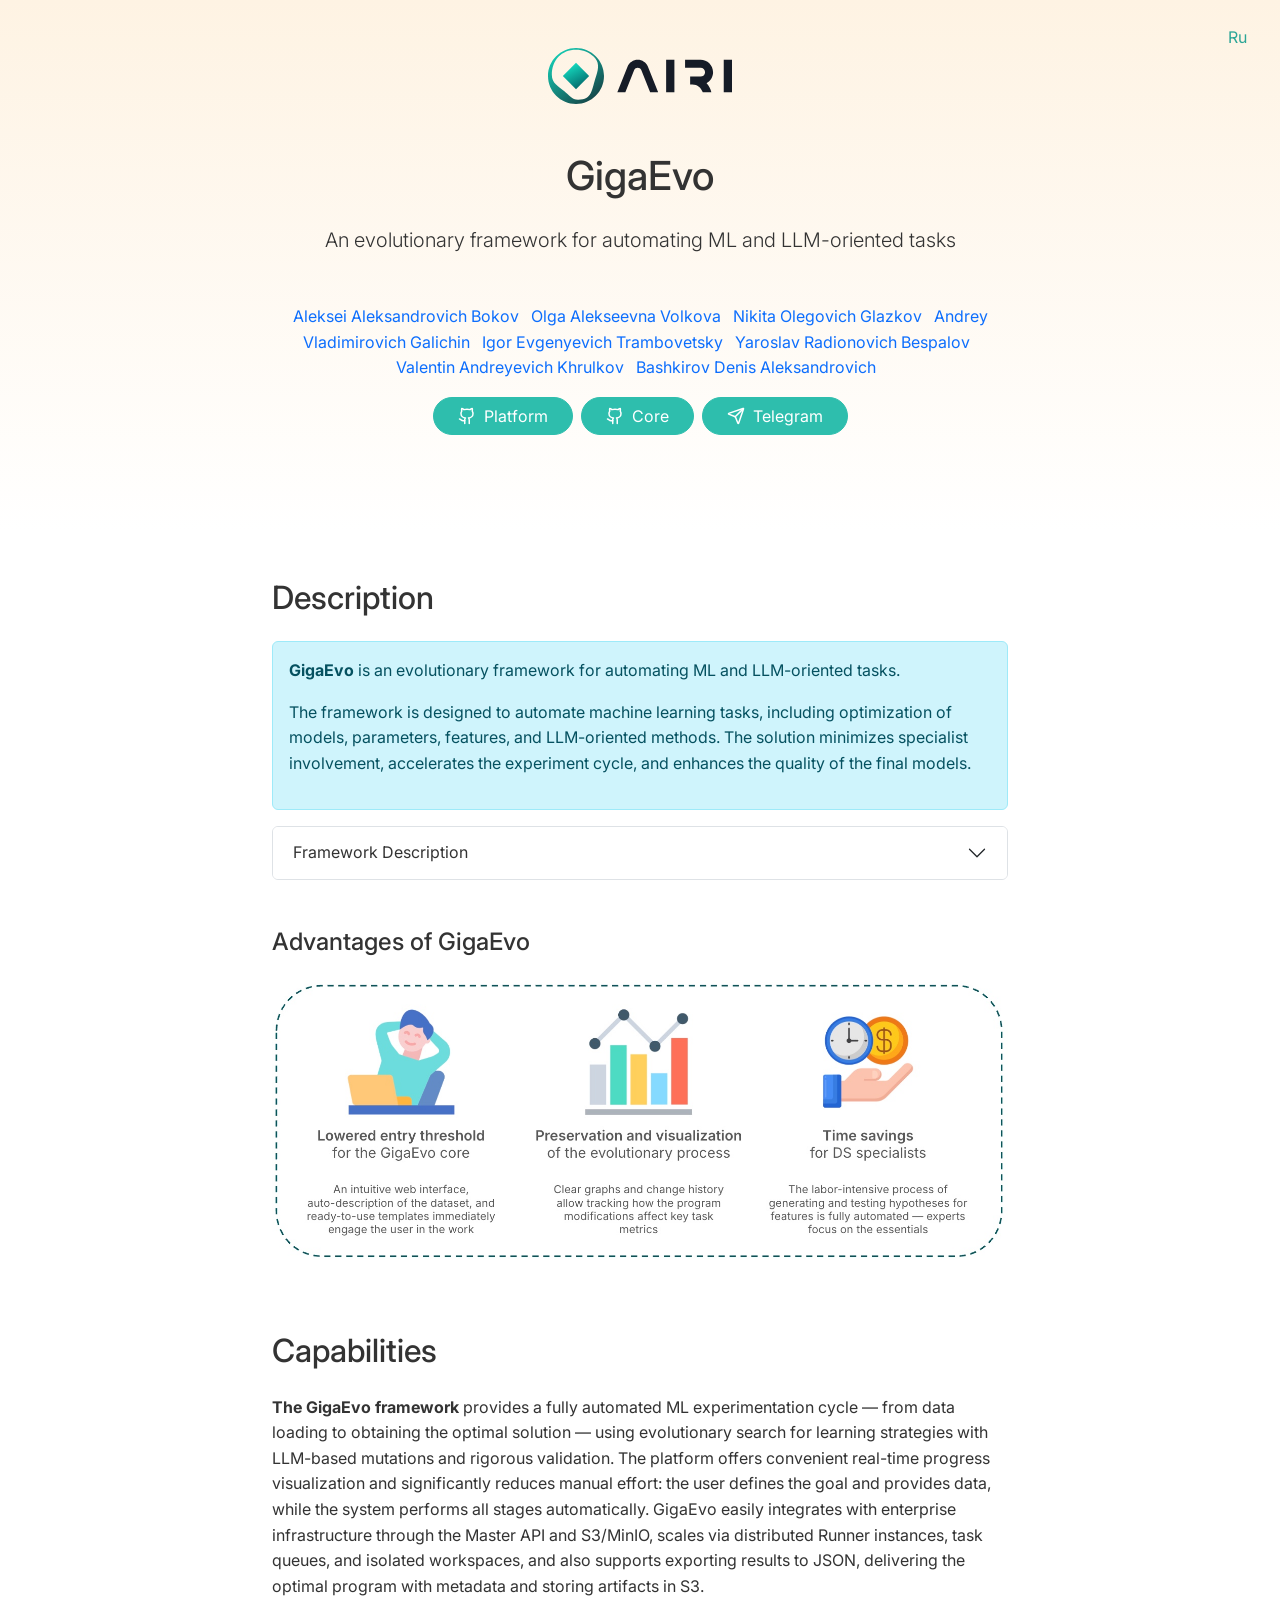
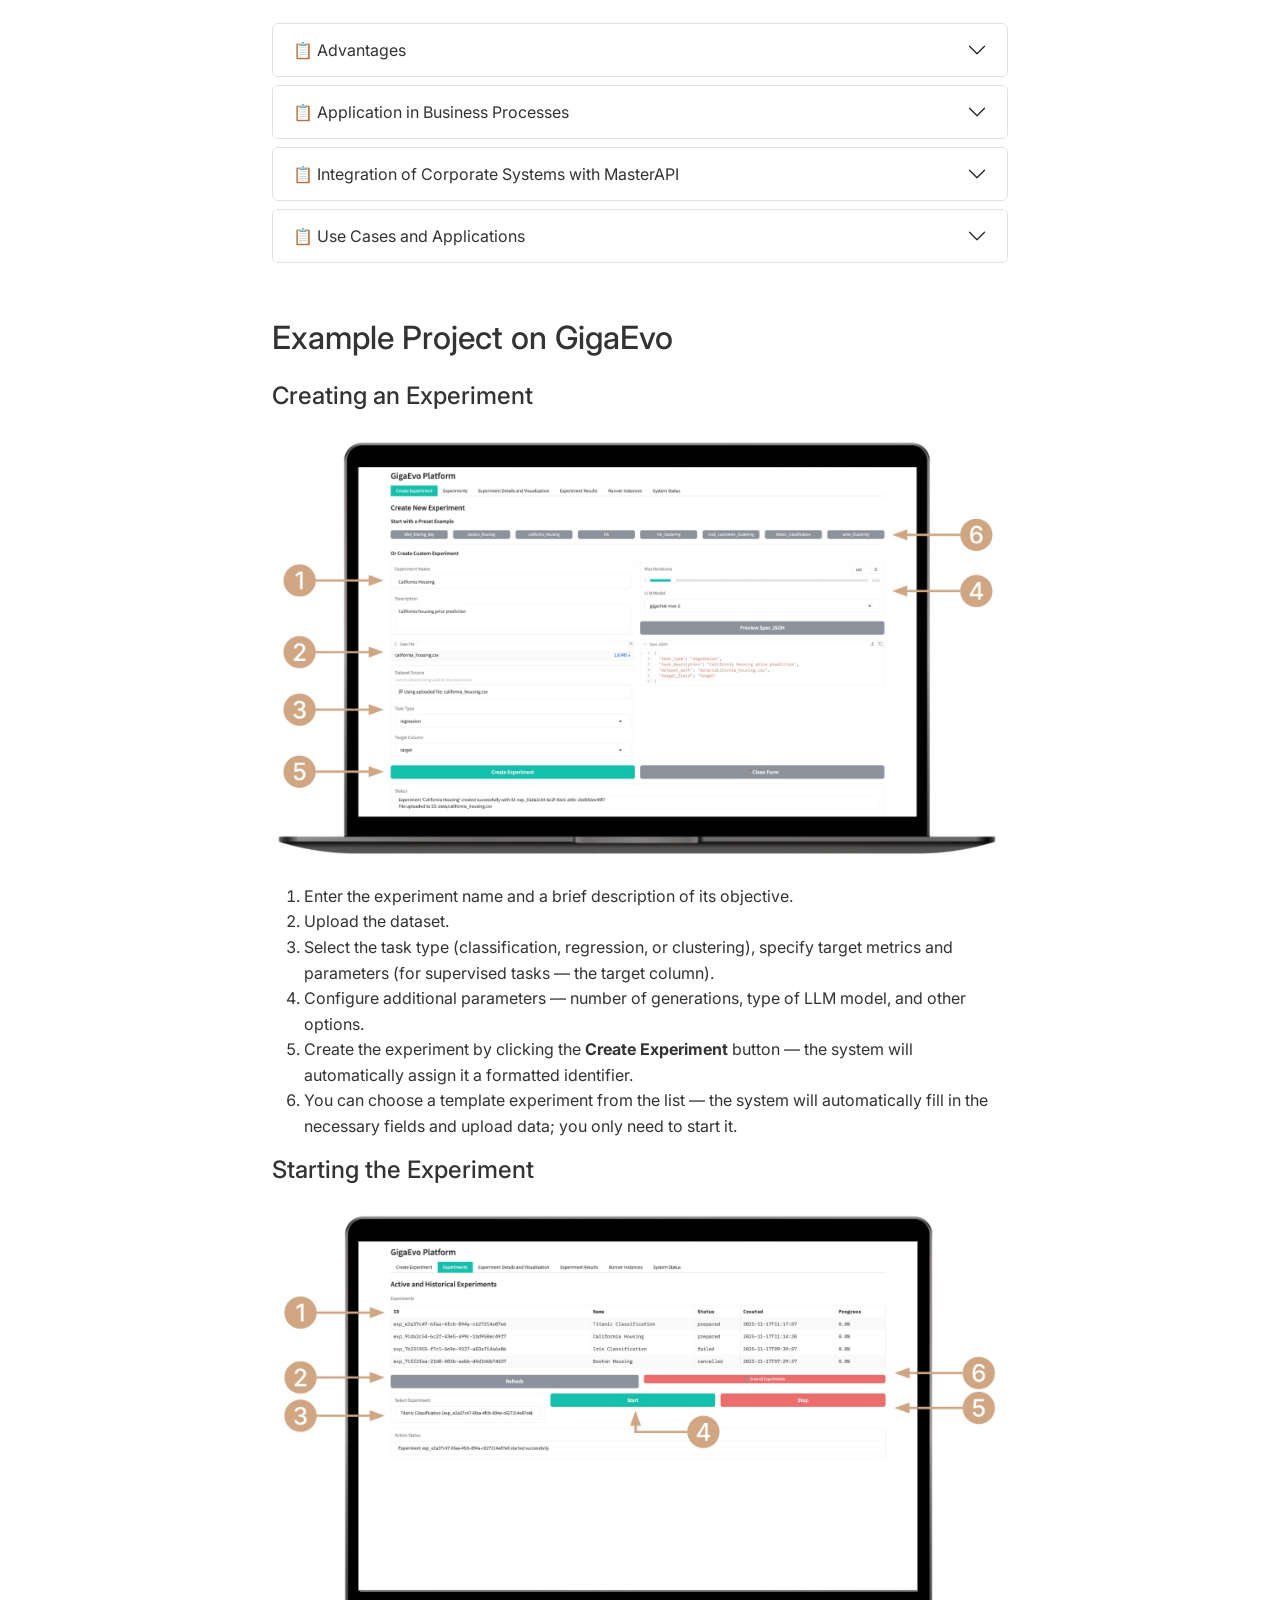
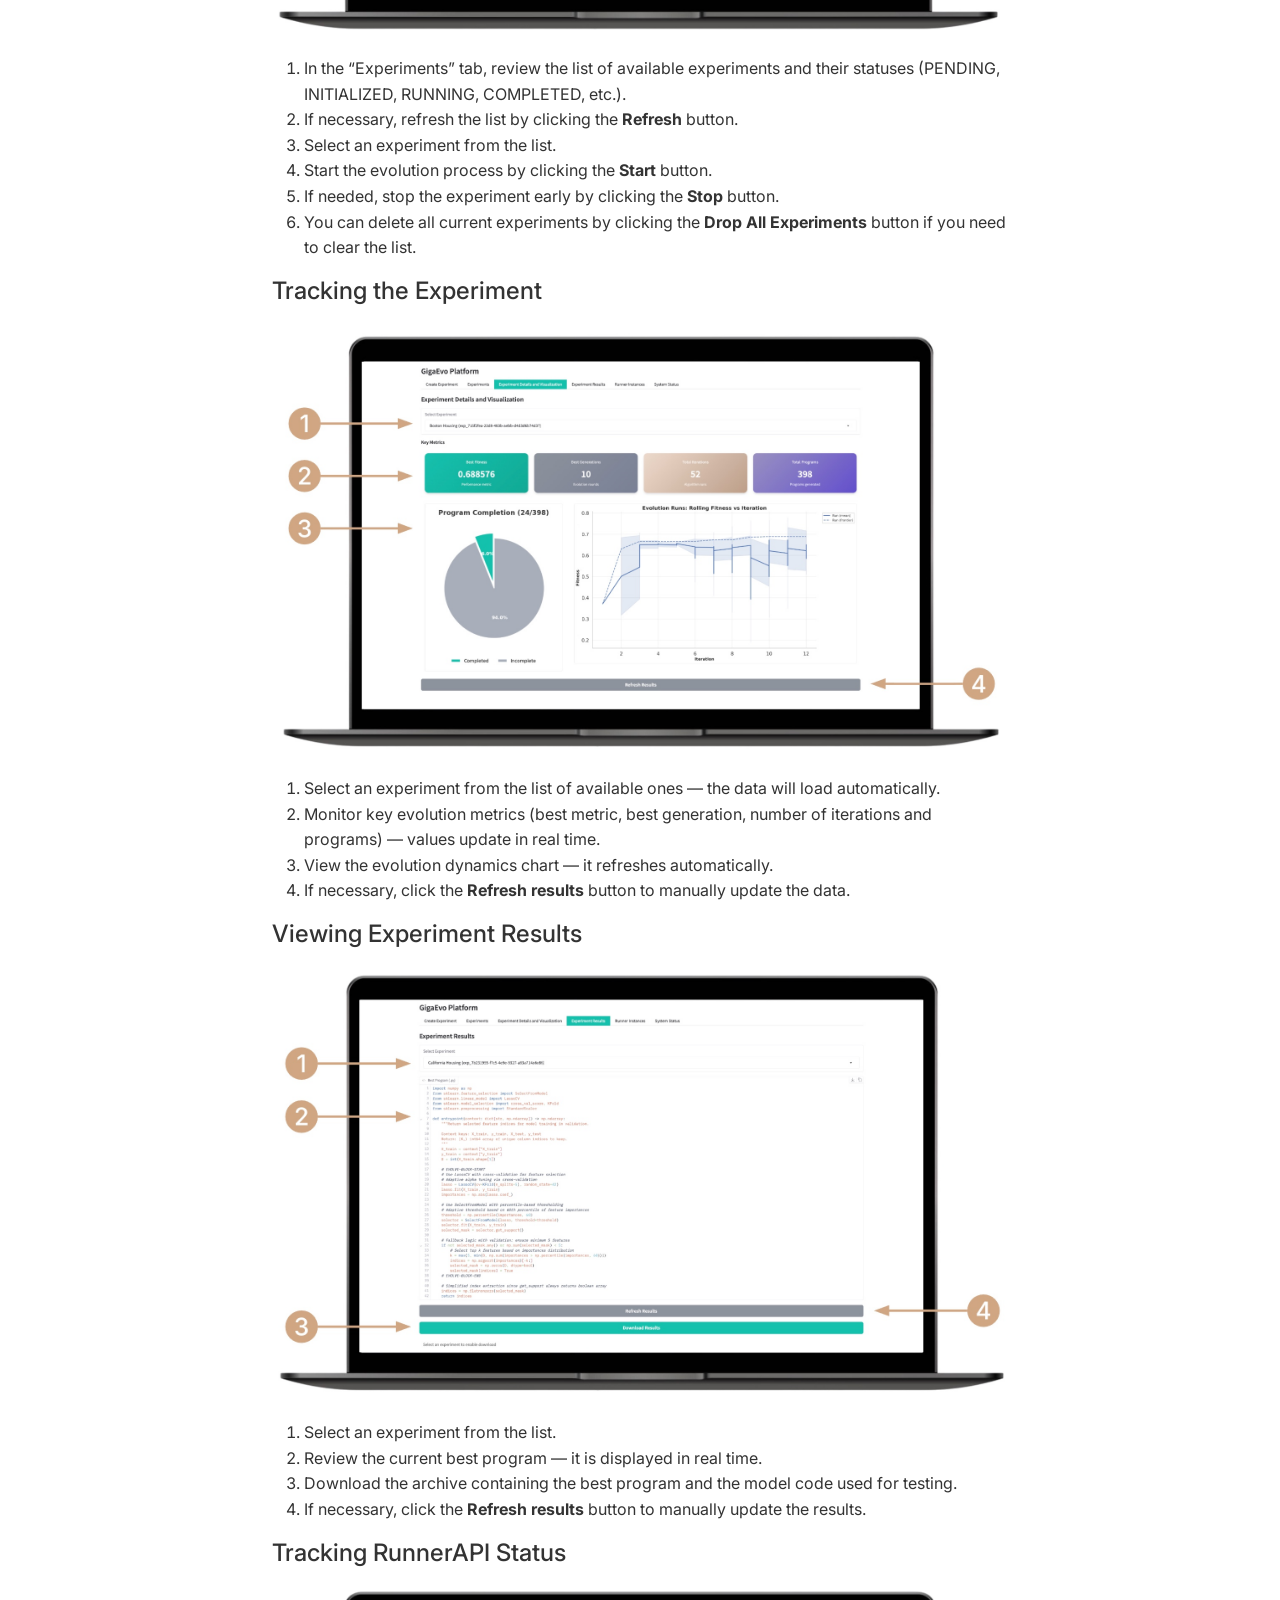
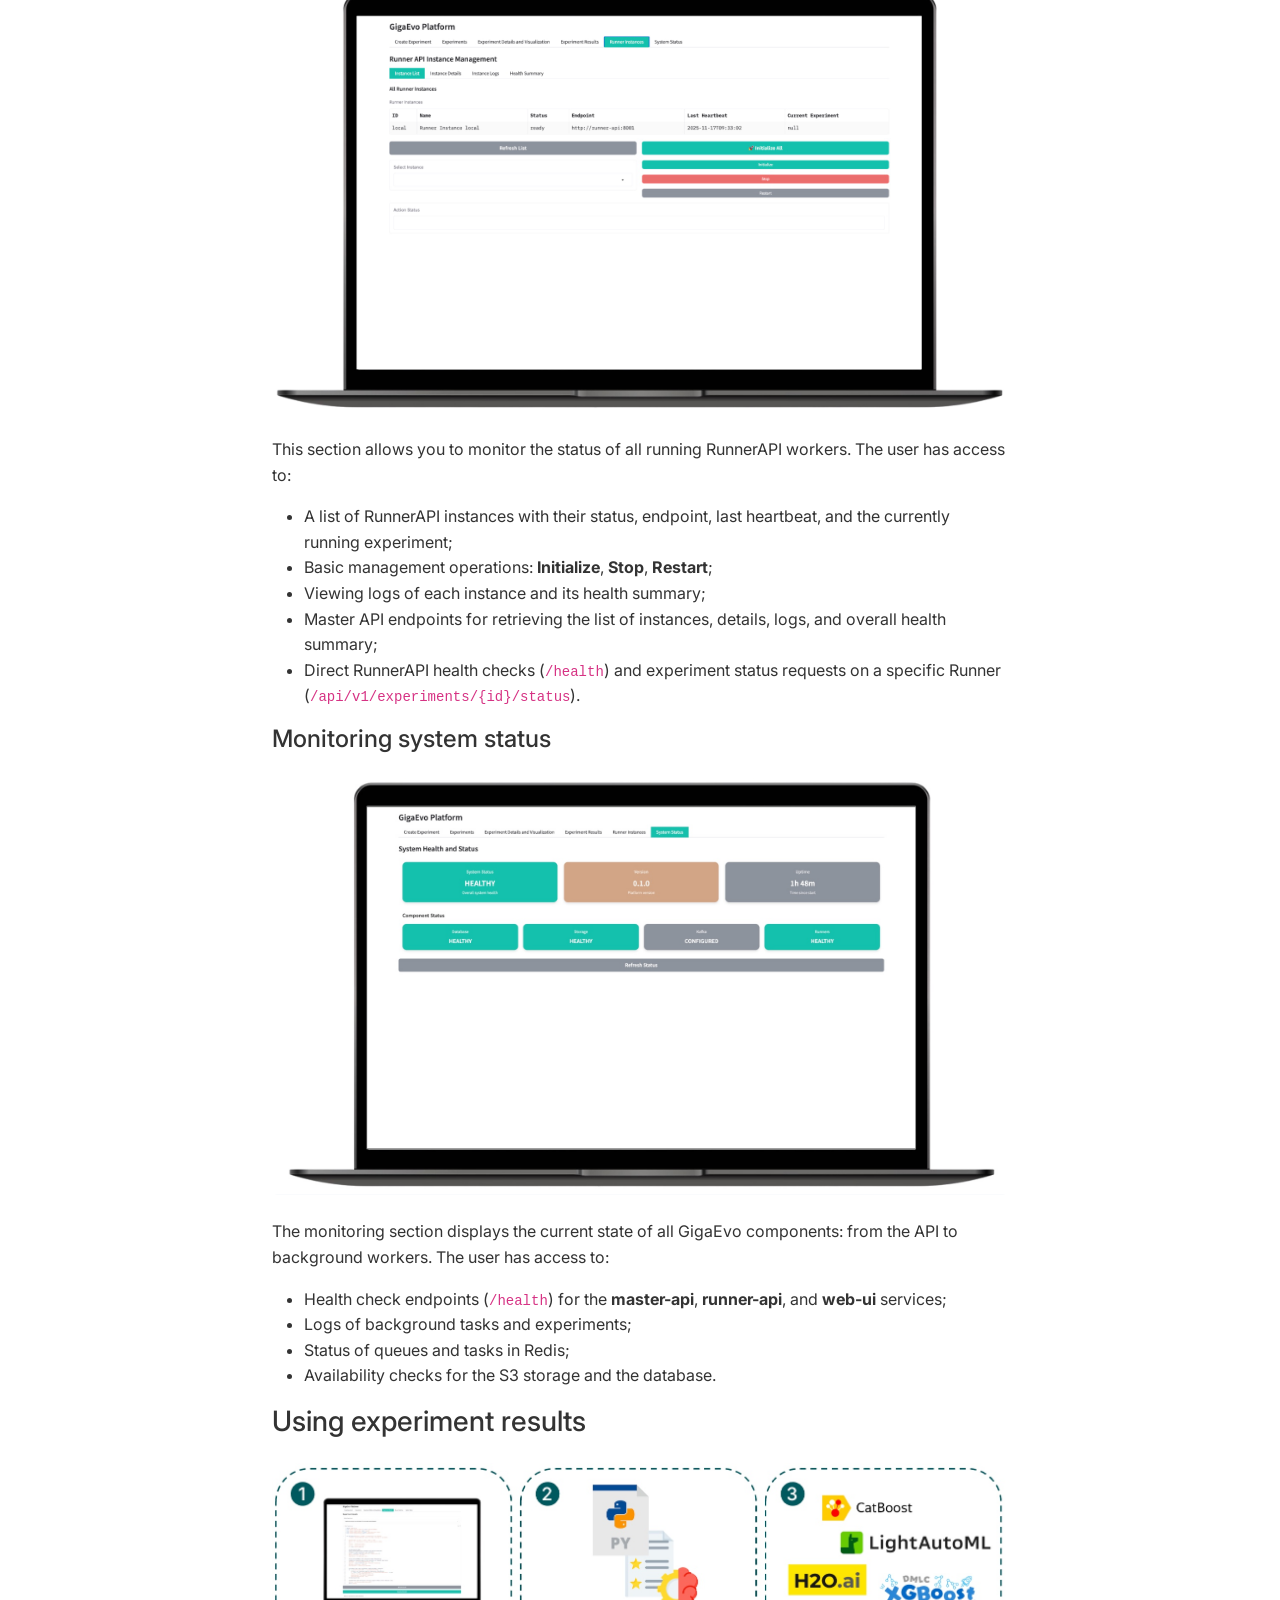
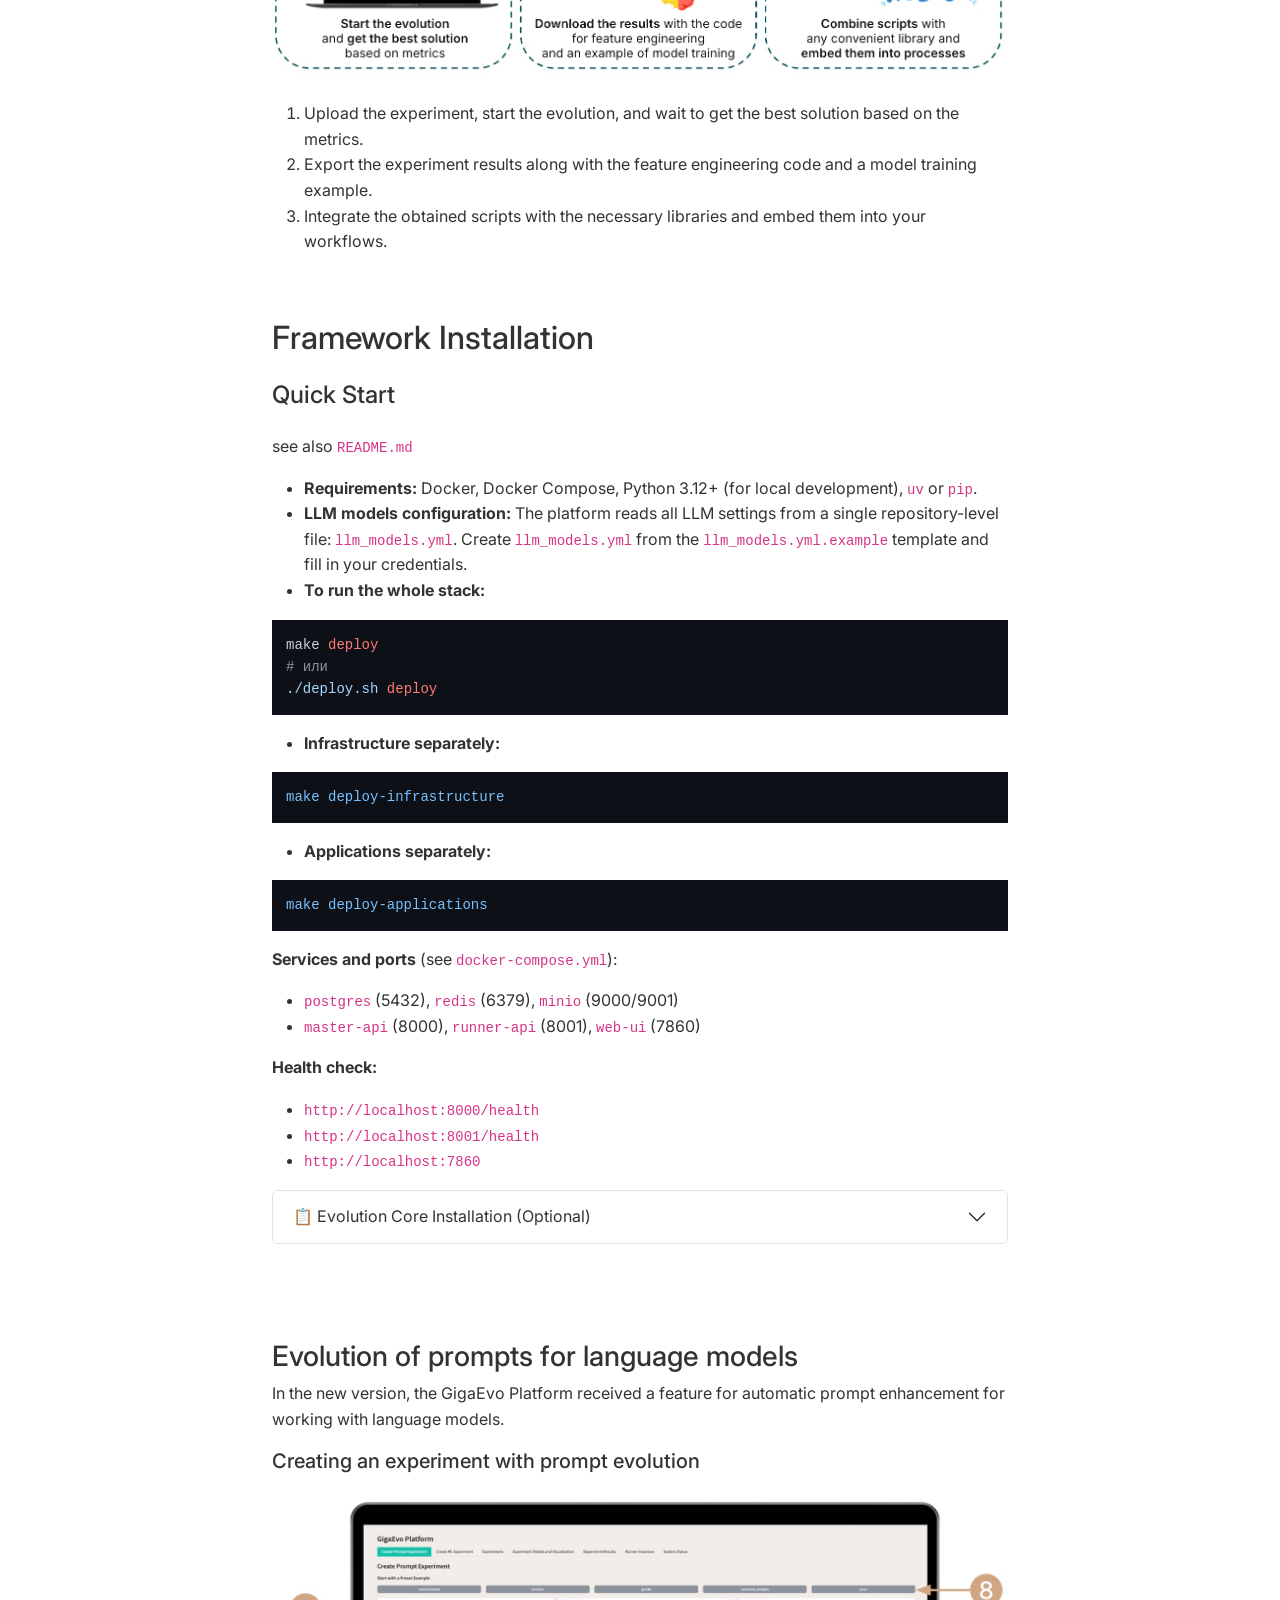
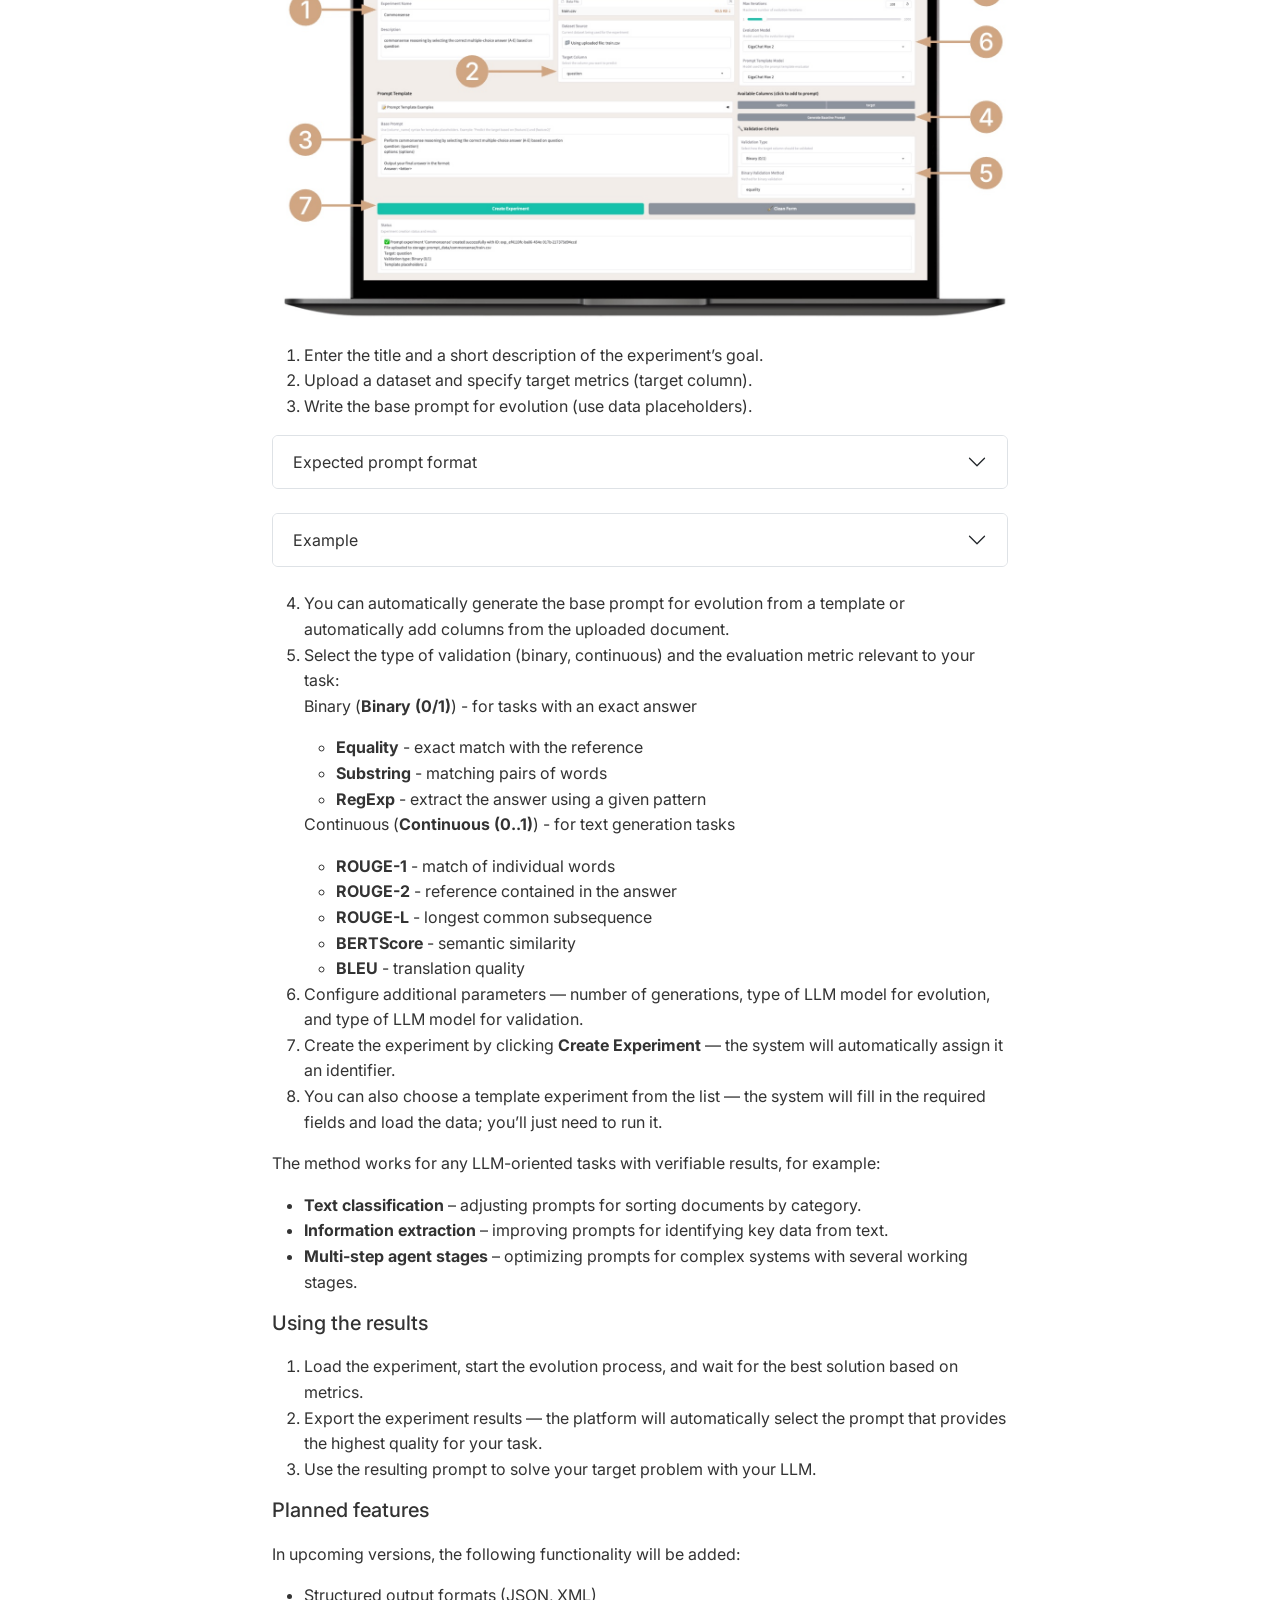
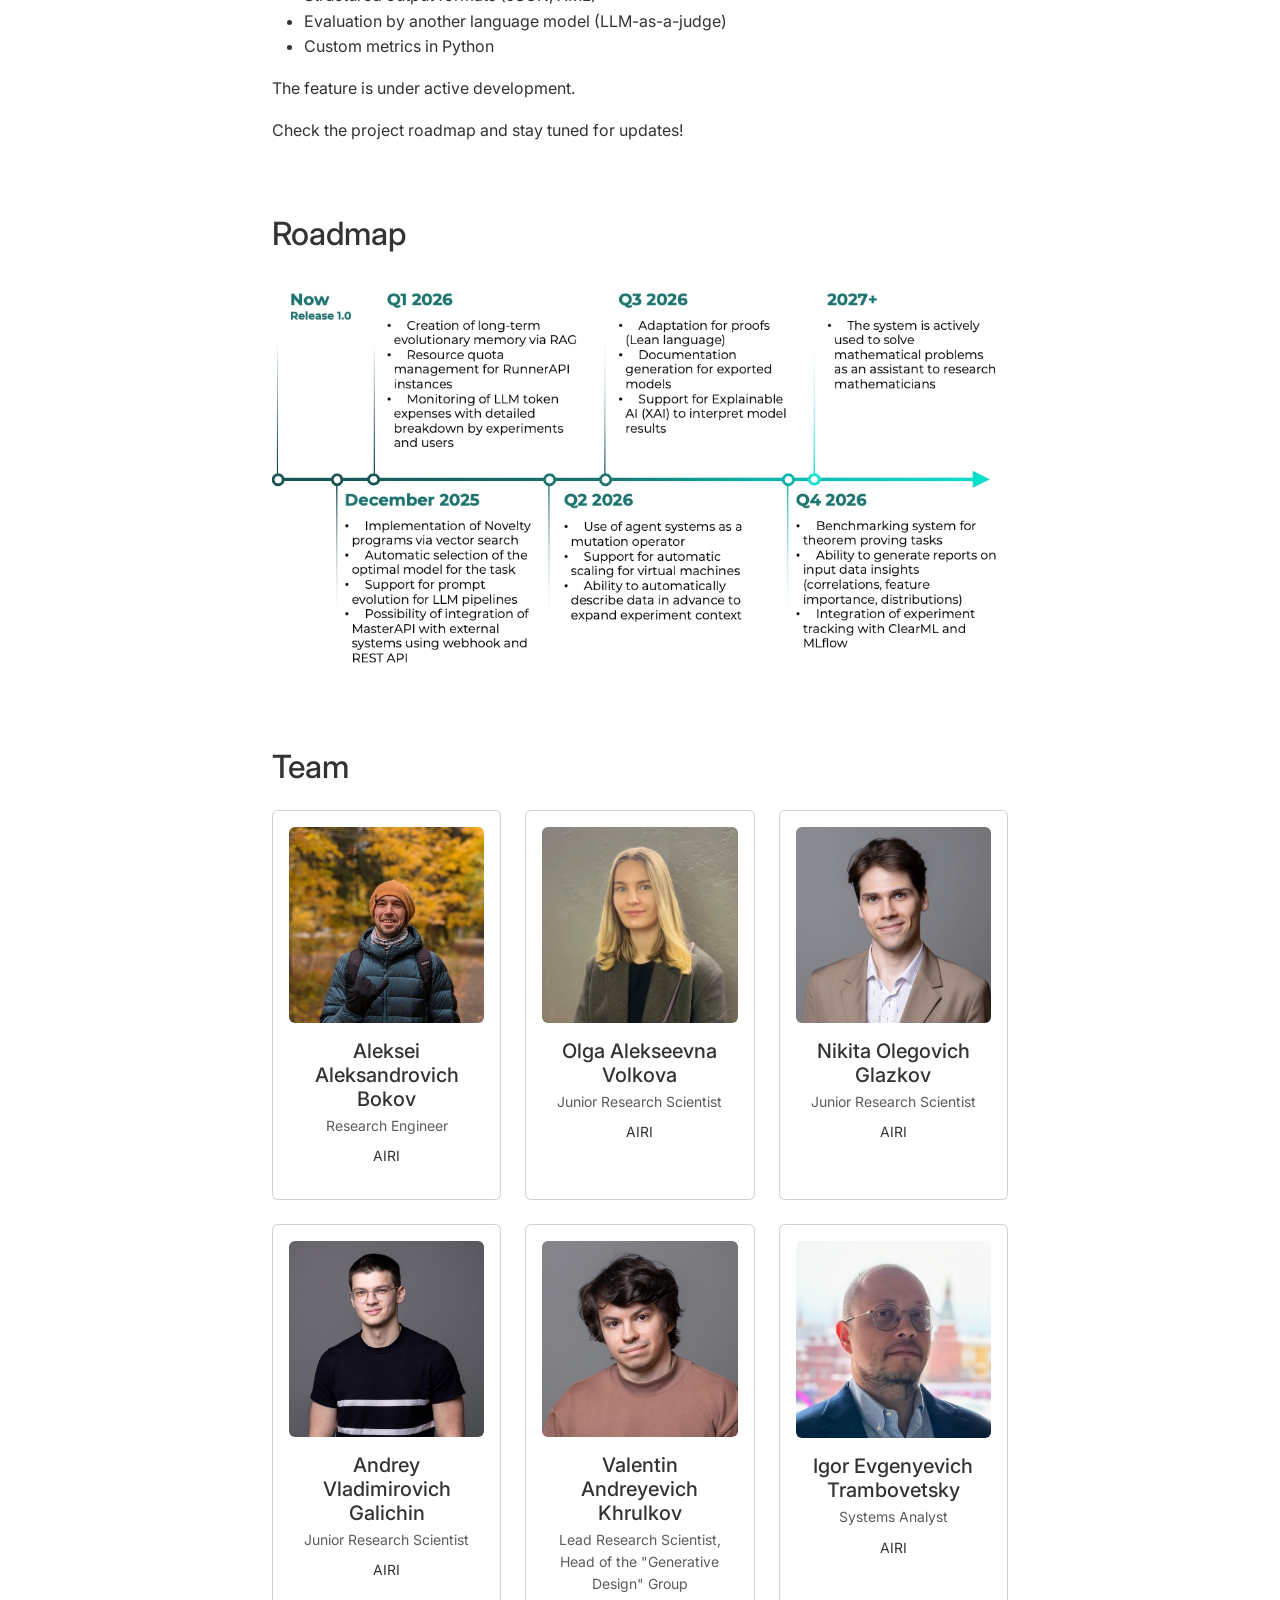
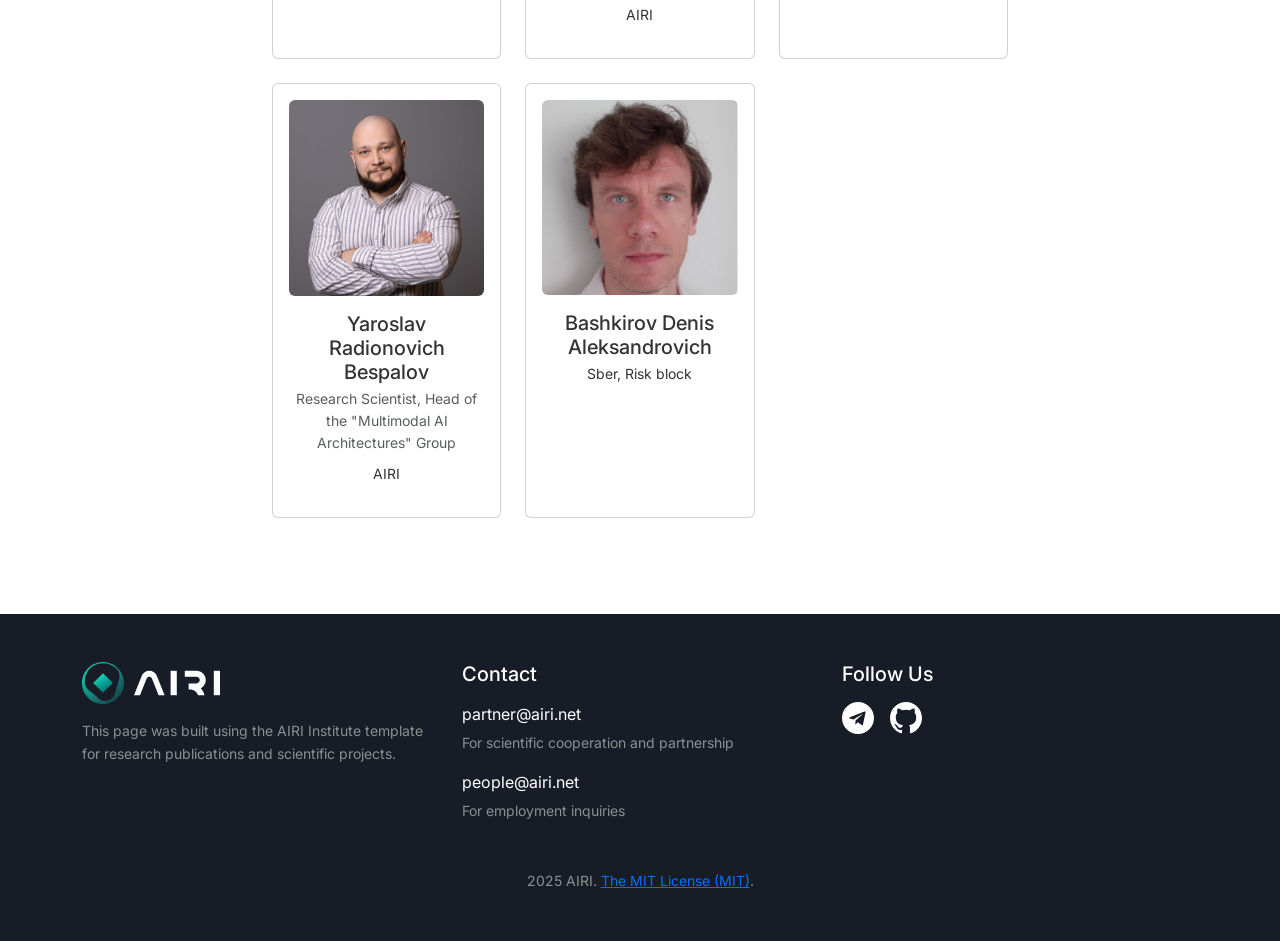
==== commit 4af67220: "version removed" ====
--- a/docs/index-en.html
+++ b/docs/index-en.html
@@ -879,7 +879,7 @@
 
                             <!-- Description -->
                             <div class="mb-4">   
-                                <p>In the new version (v.0.2.1), the GigaEvo Platform received a feature for automatic prompt enhancement for working with language models.</p>
+                                <p>In the new version, the GigaEvo Platform received a feature for automatic prompt enhancement for working with language models.</p>
                                 
                                 <h5>Creating an experiment with prompt evolution</h5>
                                 <div class="mb-4">   
@@ -942,13 +942,13 @@
                                 <ol start="4">
                                     <li>You can automatically generate the base prompt for evolution from a template or automatically add columns from the uploaded document.</li>
                                     <li>Select the type of validation (binary, continuous) and the evaluation metric relevant to your task:
-                                        <p>Binary (<strong>Binary (0/1)</strong>) - for tasks with an exact answer</p>
+                                        <p class="mb-6">Binary (<strong>Binary (0/1)</strong>) - for tasks with an exact answer</p>
                                         <ul>
                                             <li><strong>Equality</strong> - exact match with the reference</li>
                                             <li><strong>Substring</strong> - matching pairs of words</li>
                                             <li><strong>RegExp</strong> - extract the answer using a given pattern</li>
                                         </ul>
-                                        <p>Continuous (<strong>Continuous (0..1)</strong>) - for text generation tasks</p>
+                                        <p class="mb-6">Continuous (<strong>Continuous (0..1)</strong>) - for text generation tasks</p>
                                         <ul>
                                             <li><strong>ROUGE-1</strong> - match of individual words</li>
                                             <li><strong>ROUGE-2</strong> - reference contained in the answer</li>
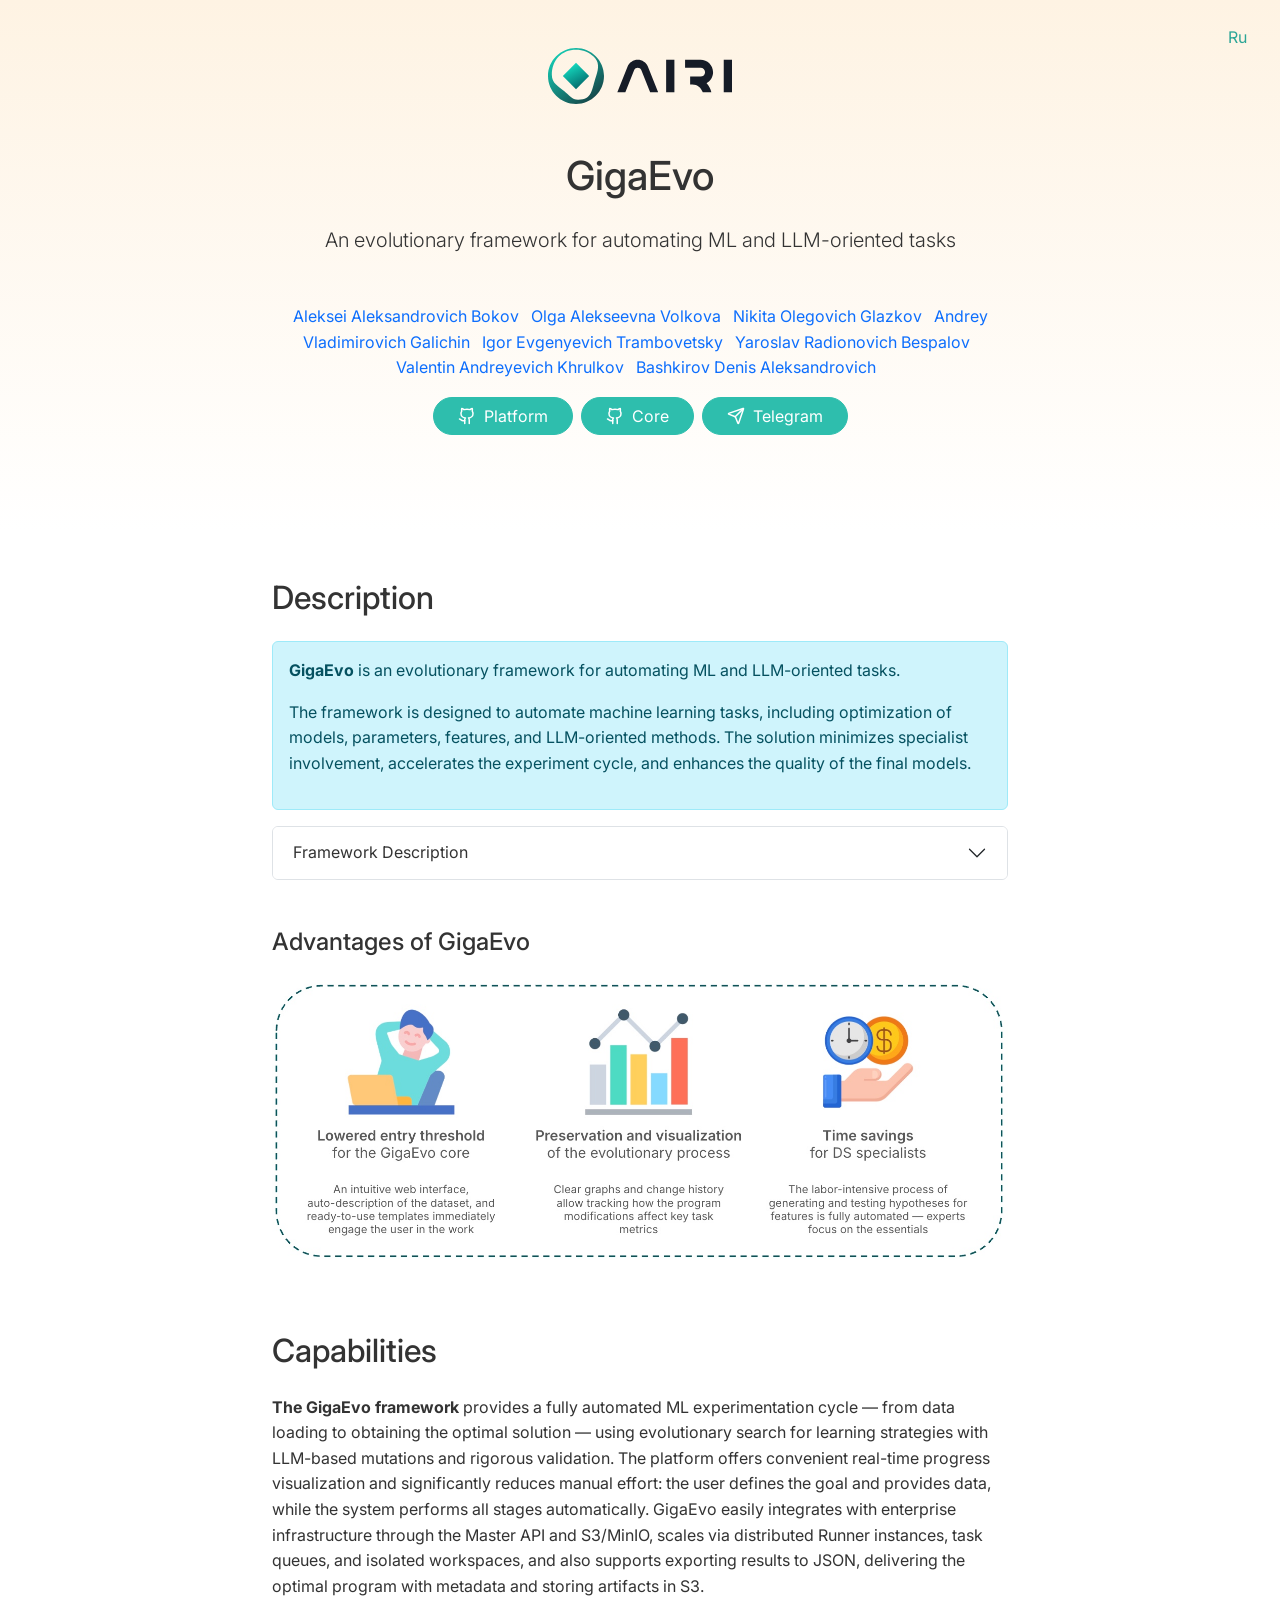
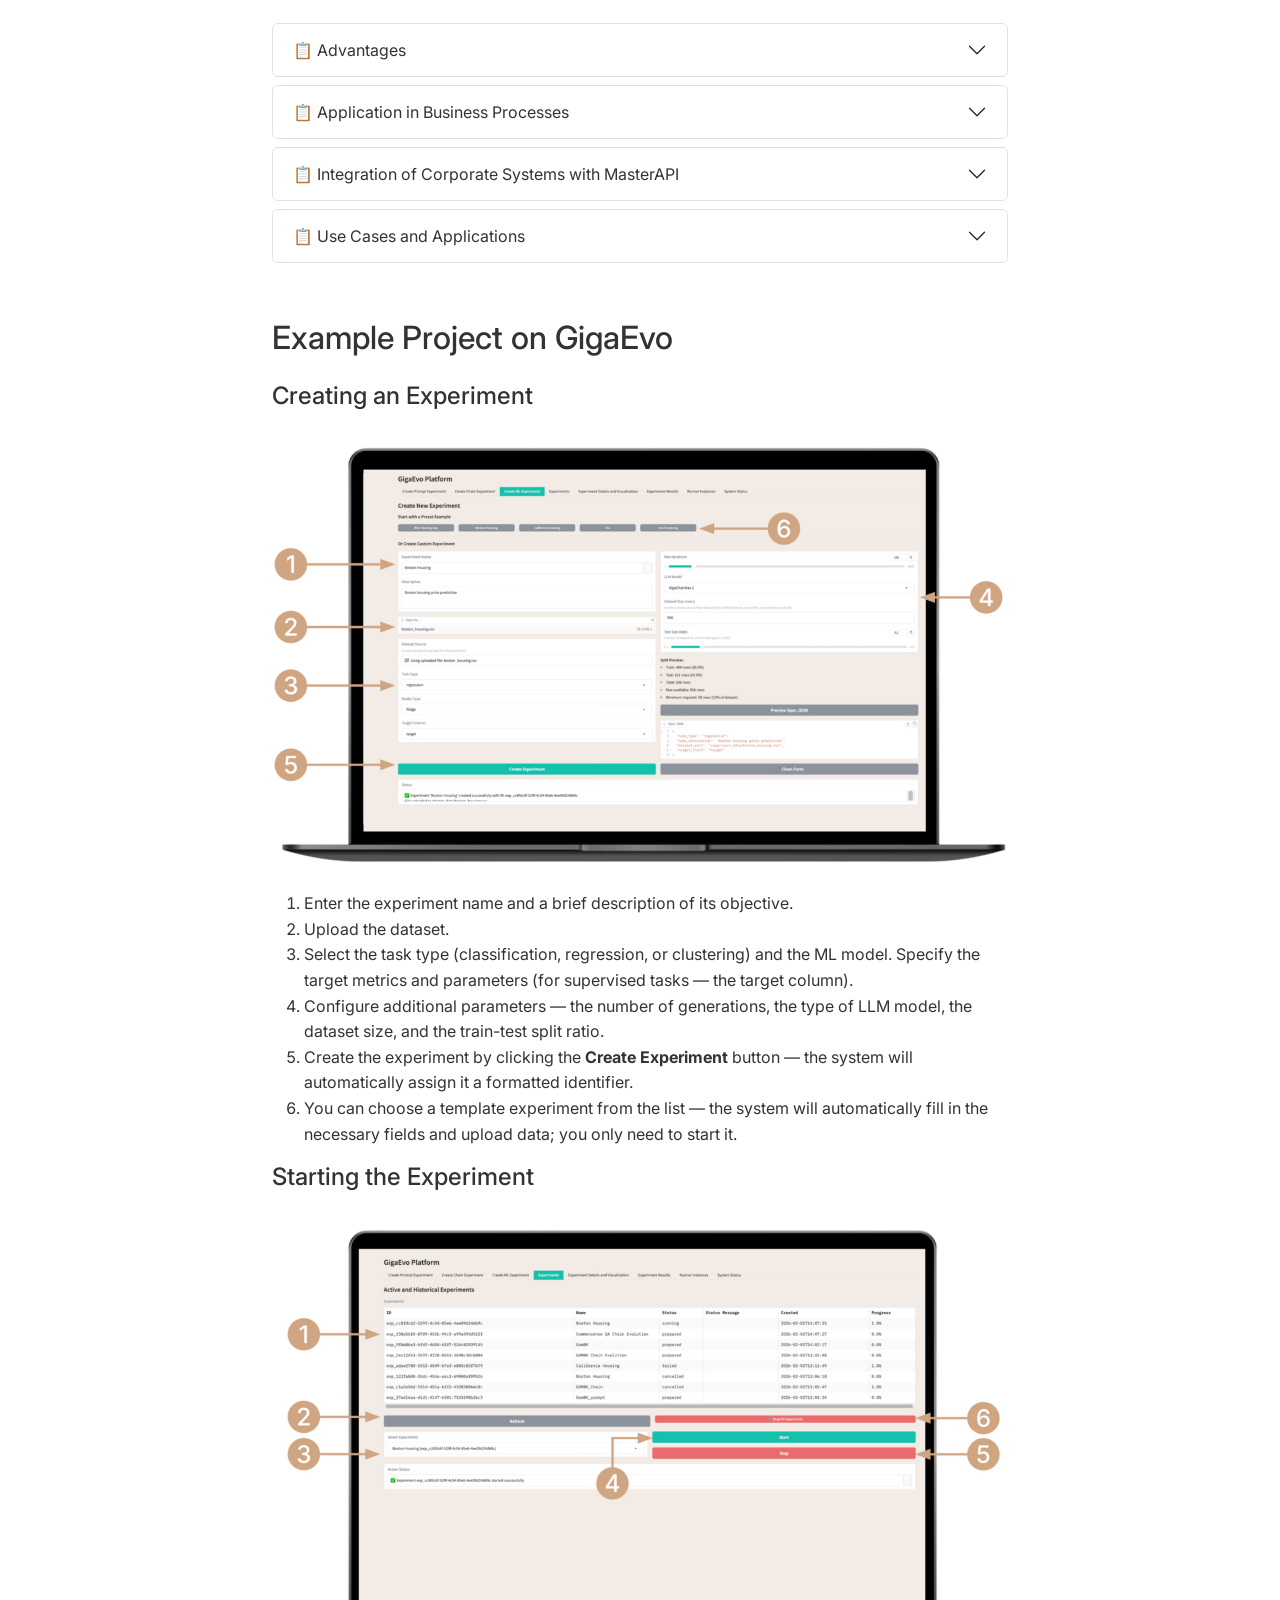
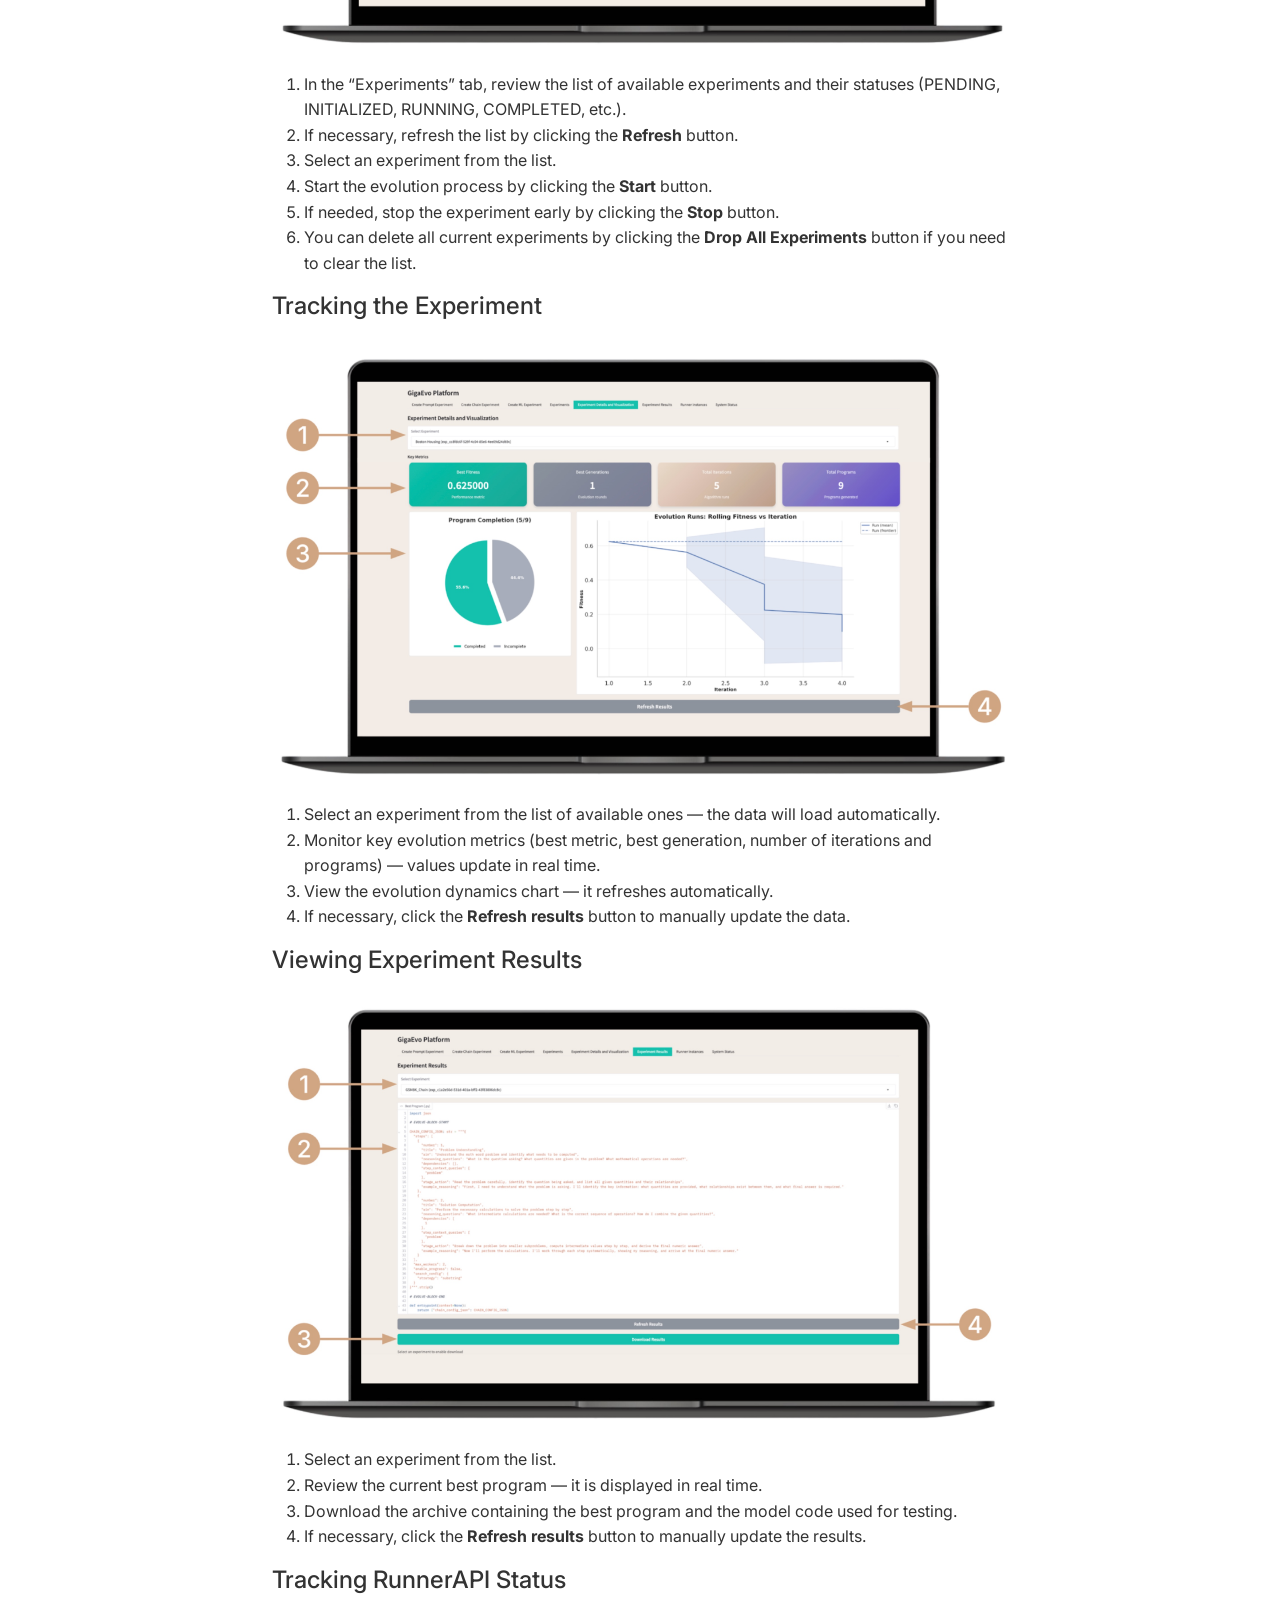
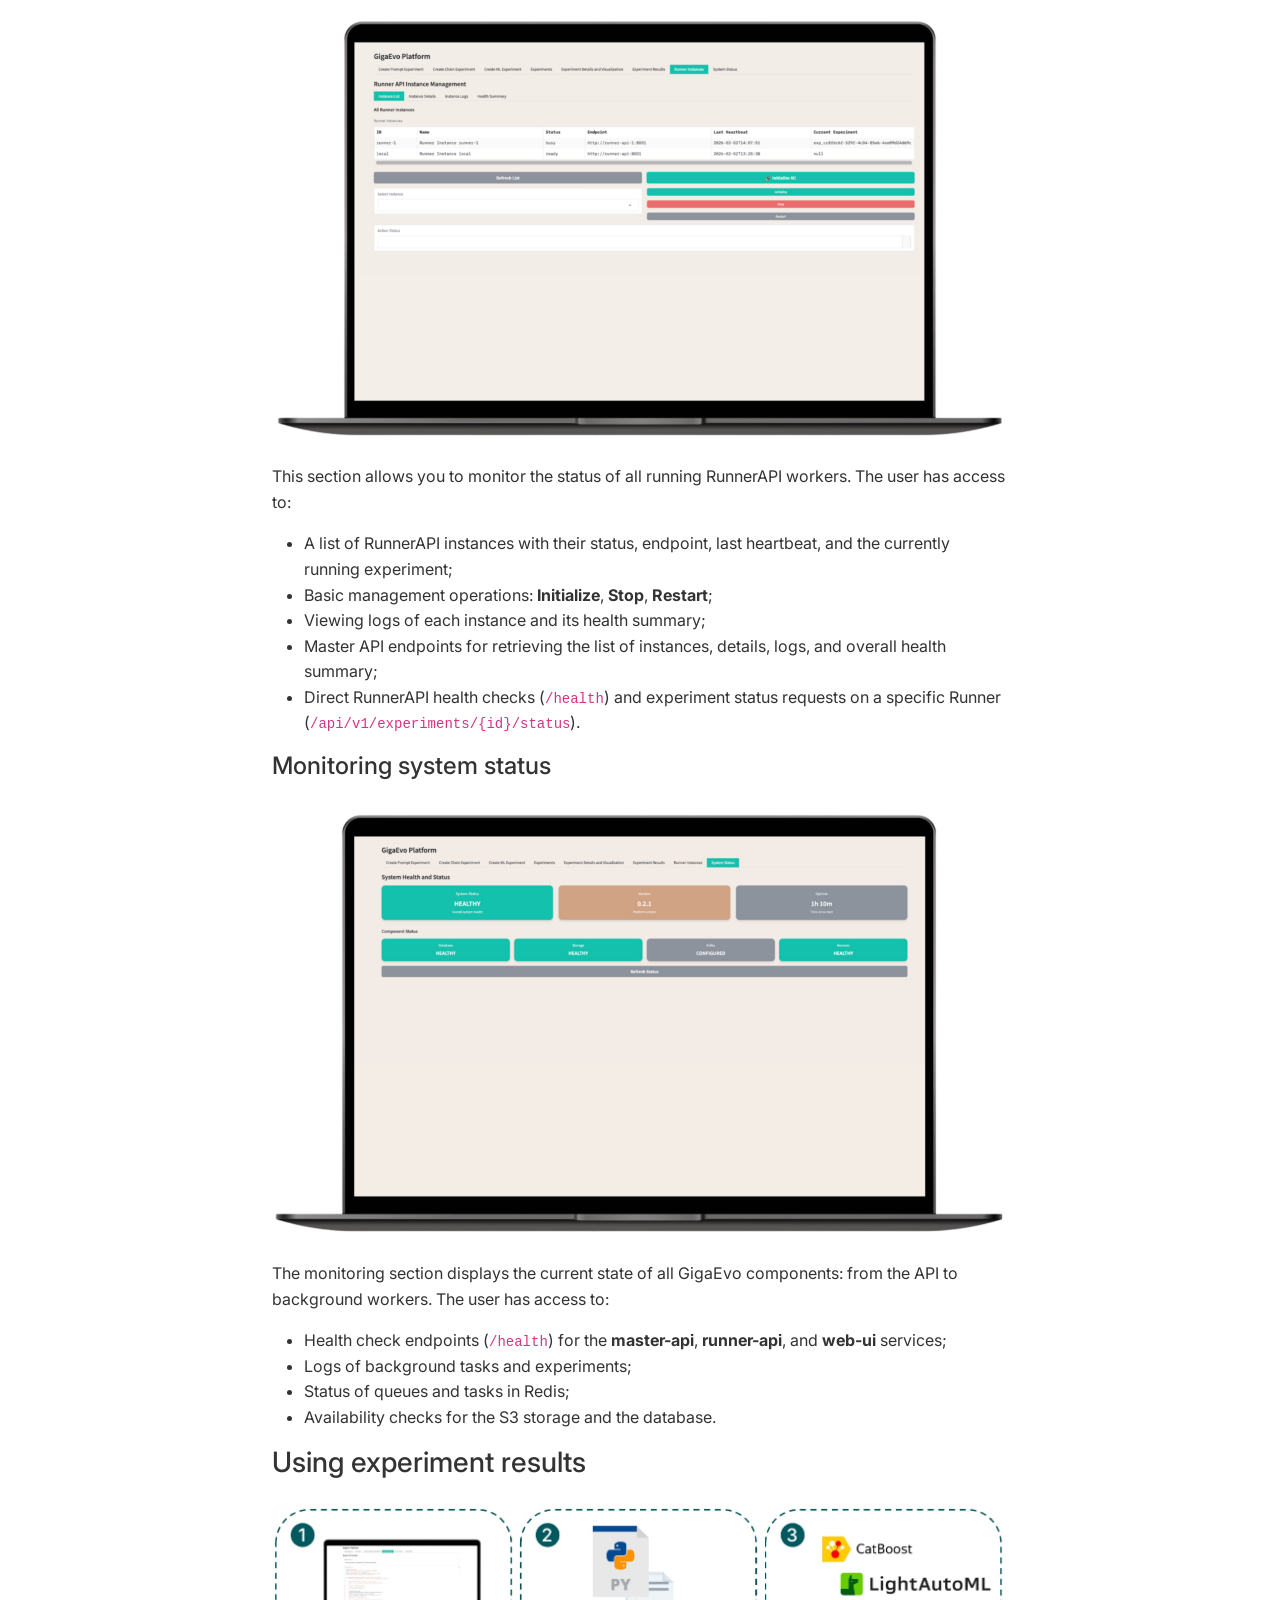
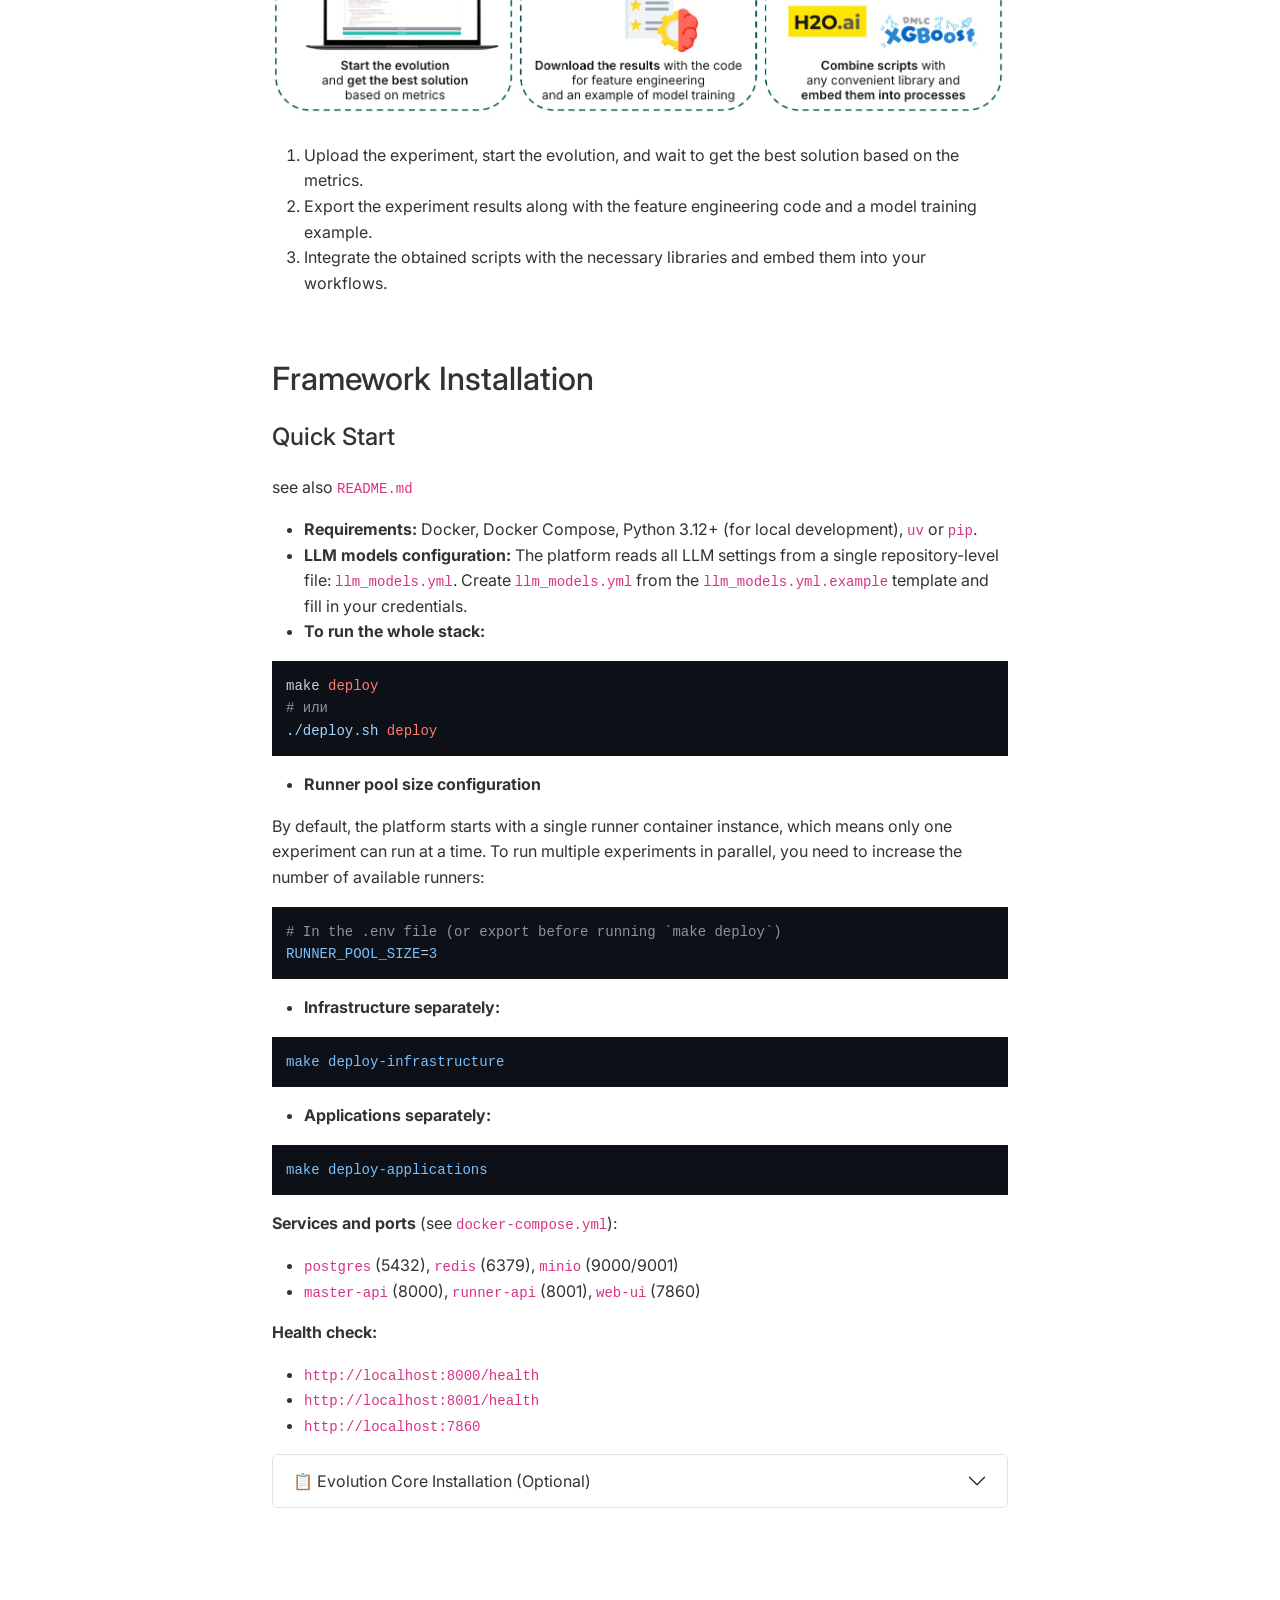
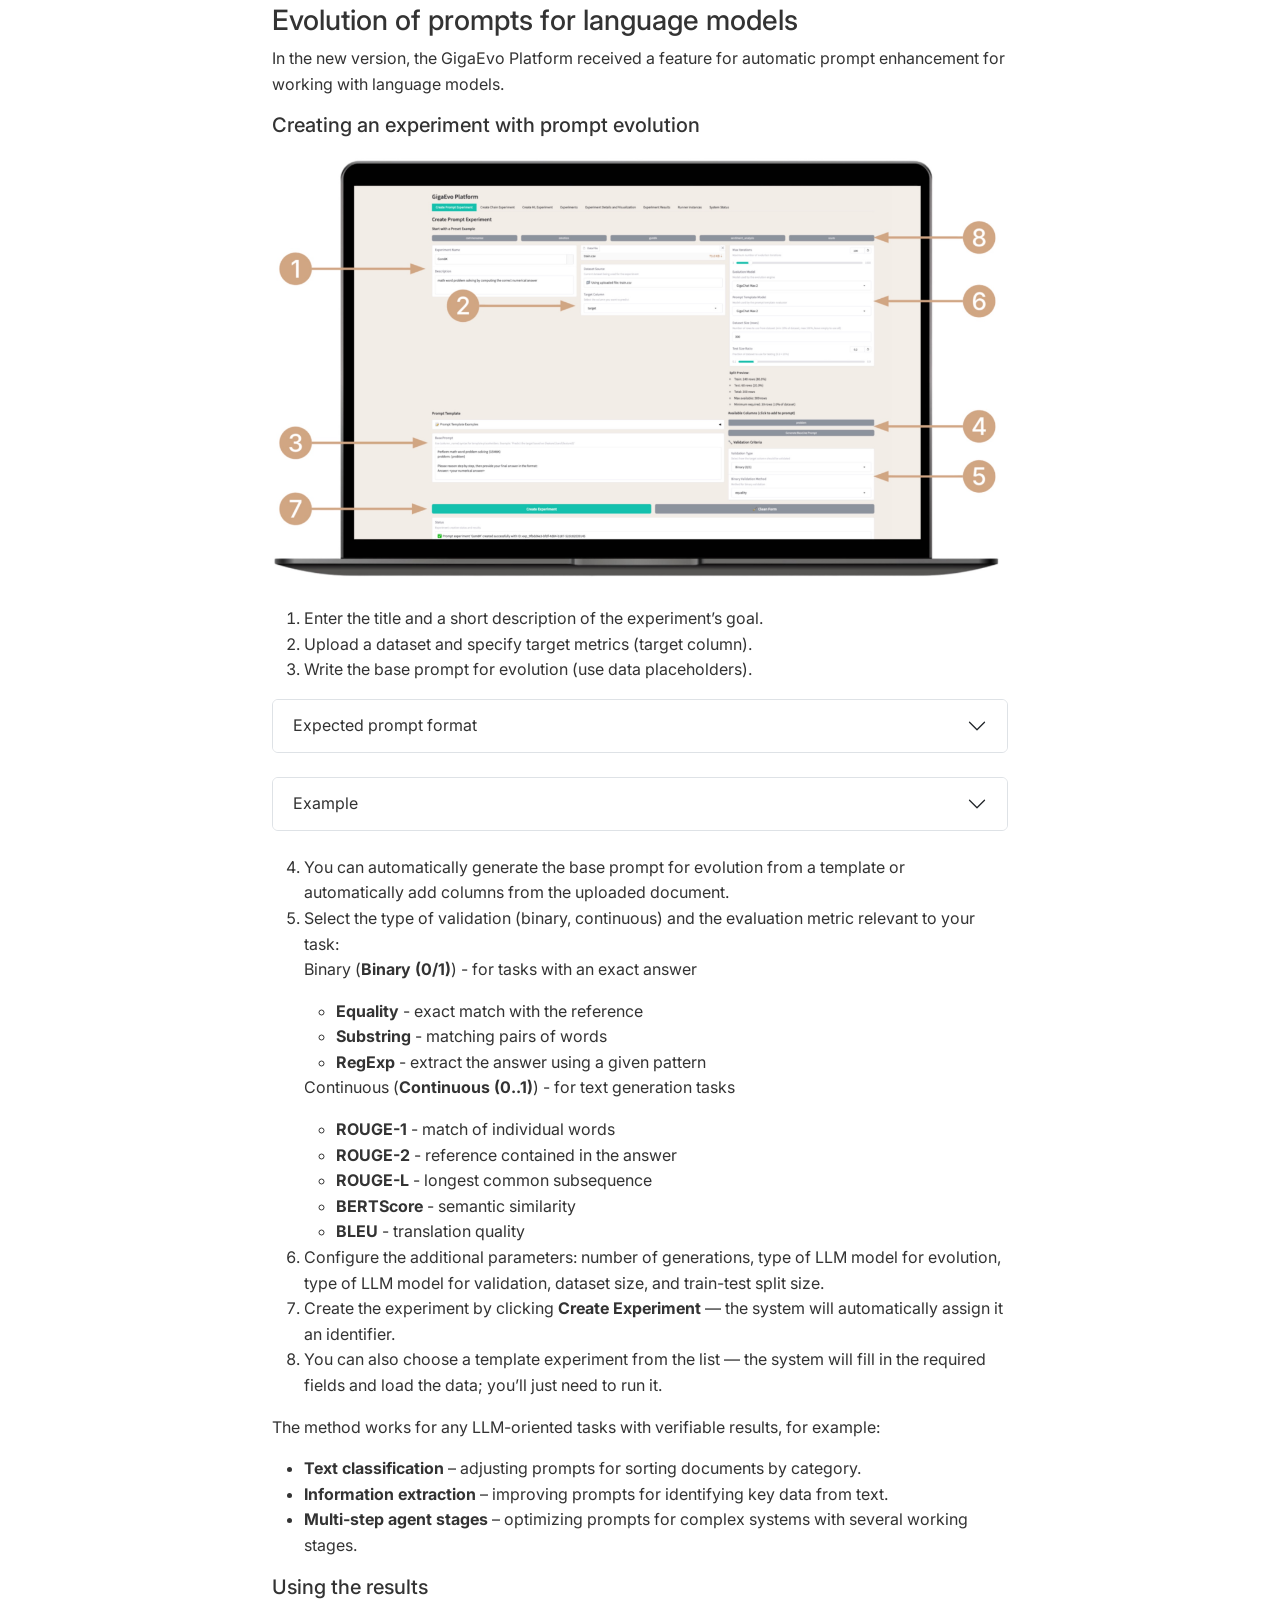
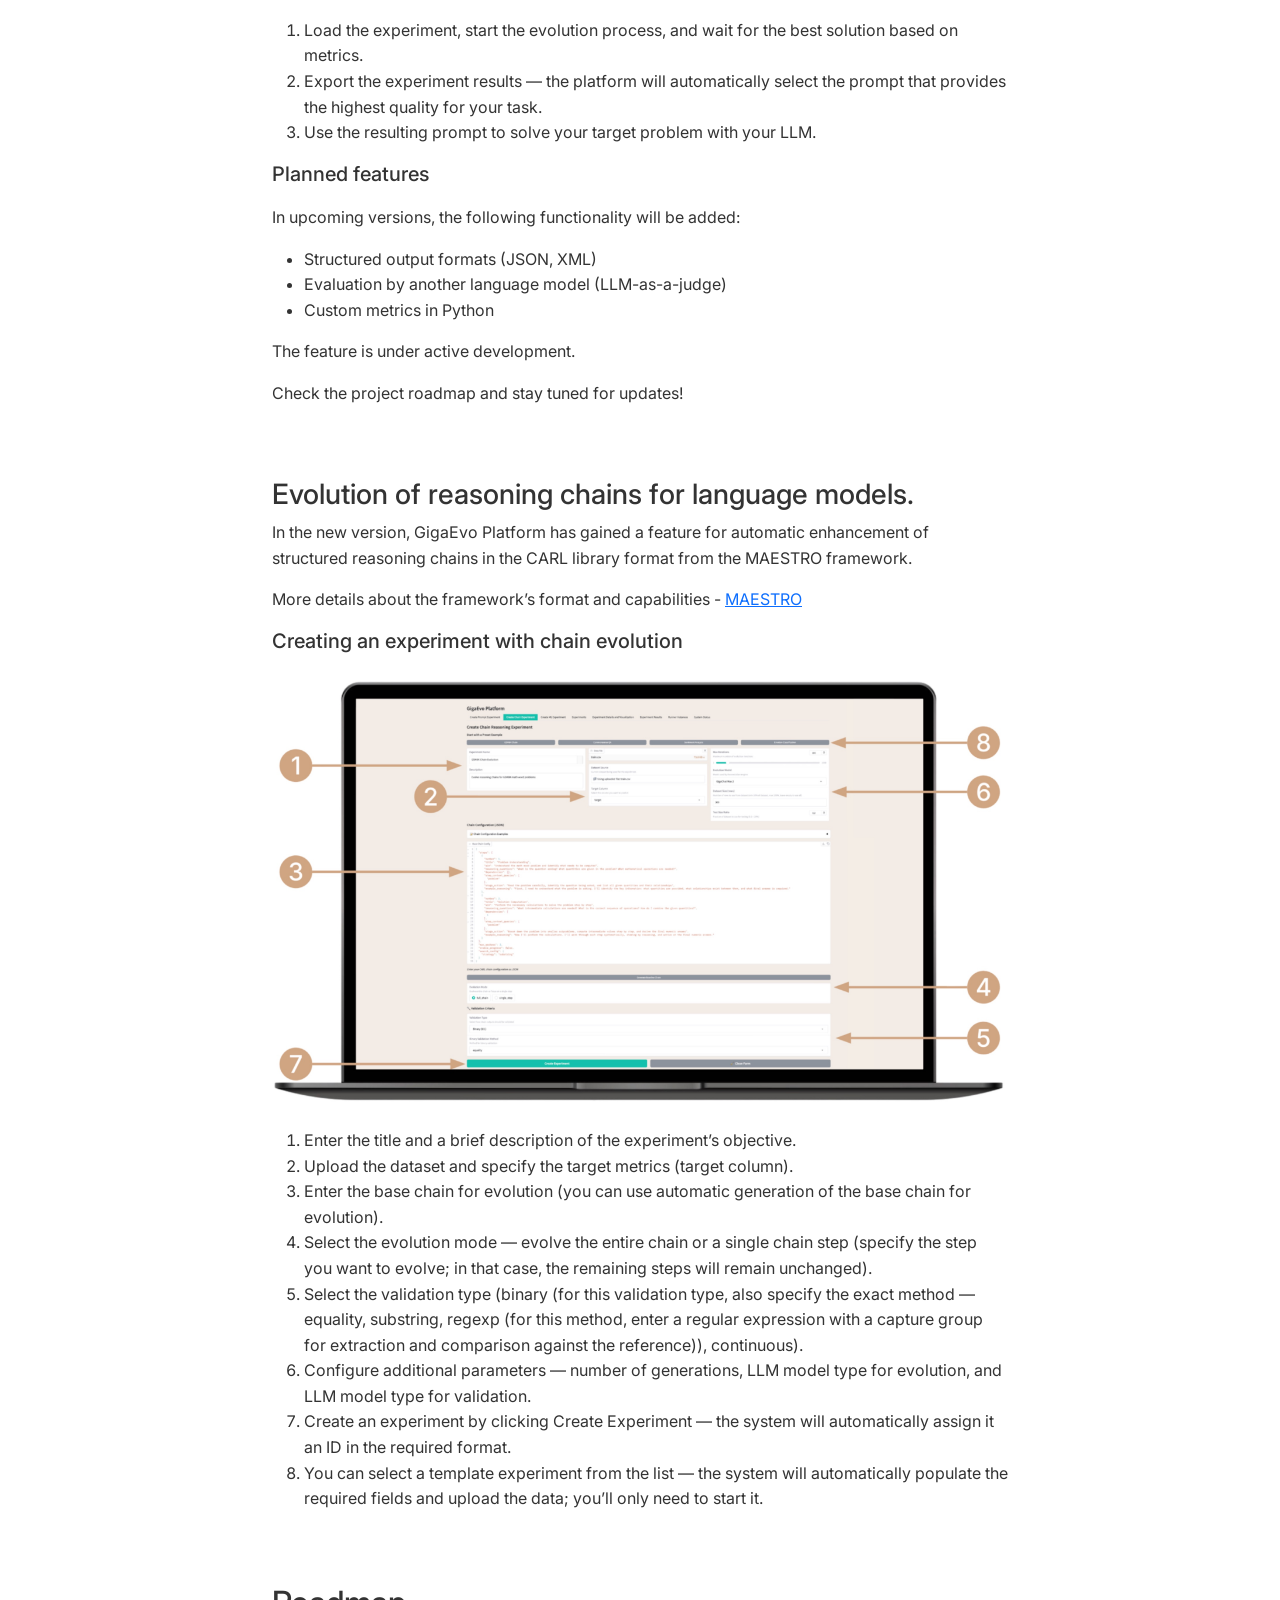
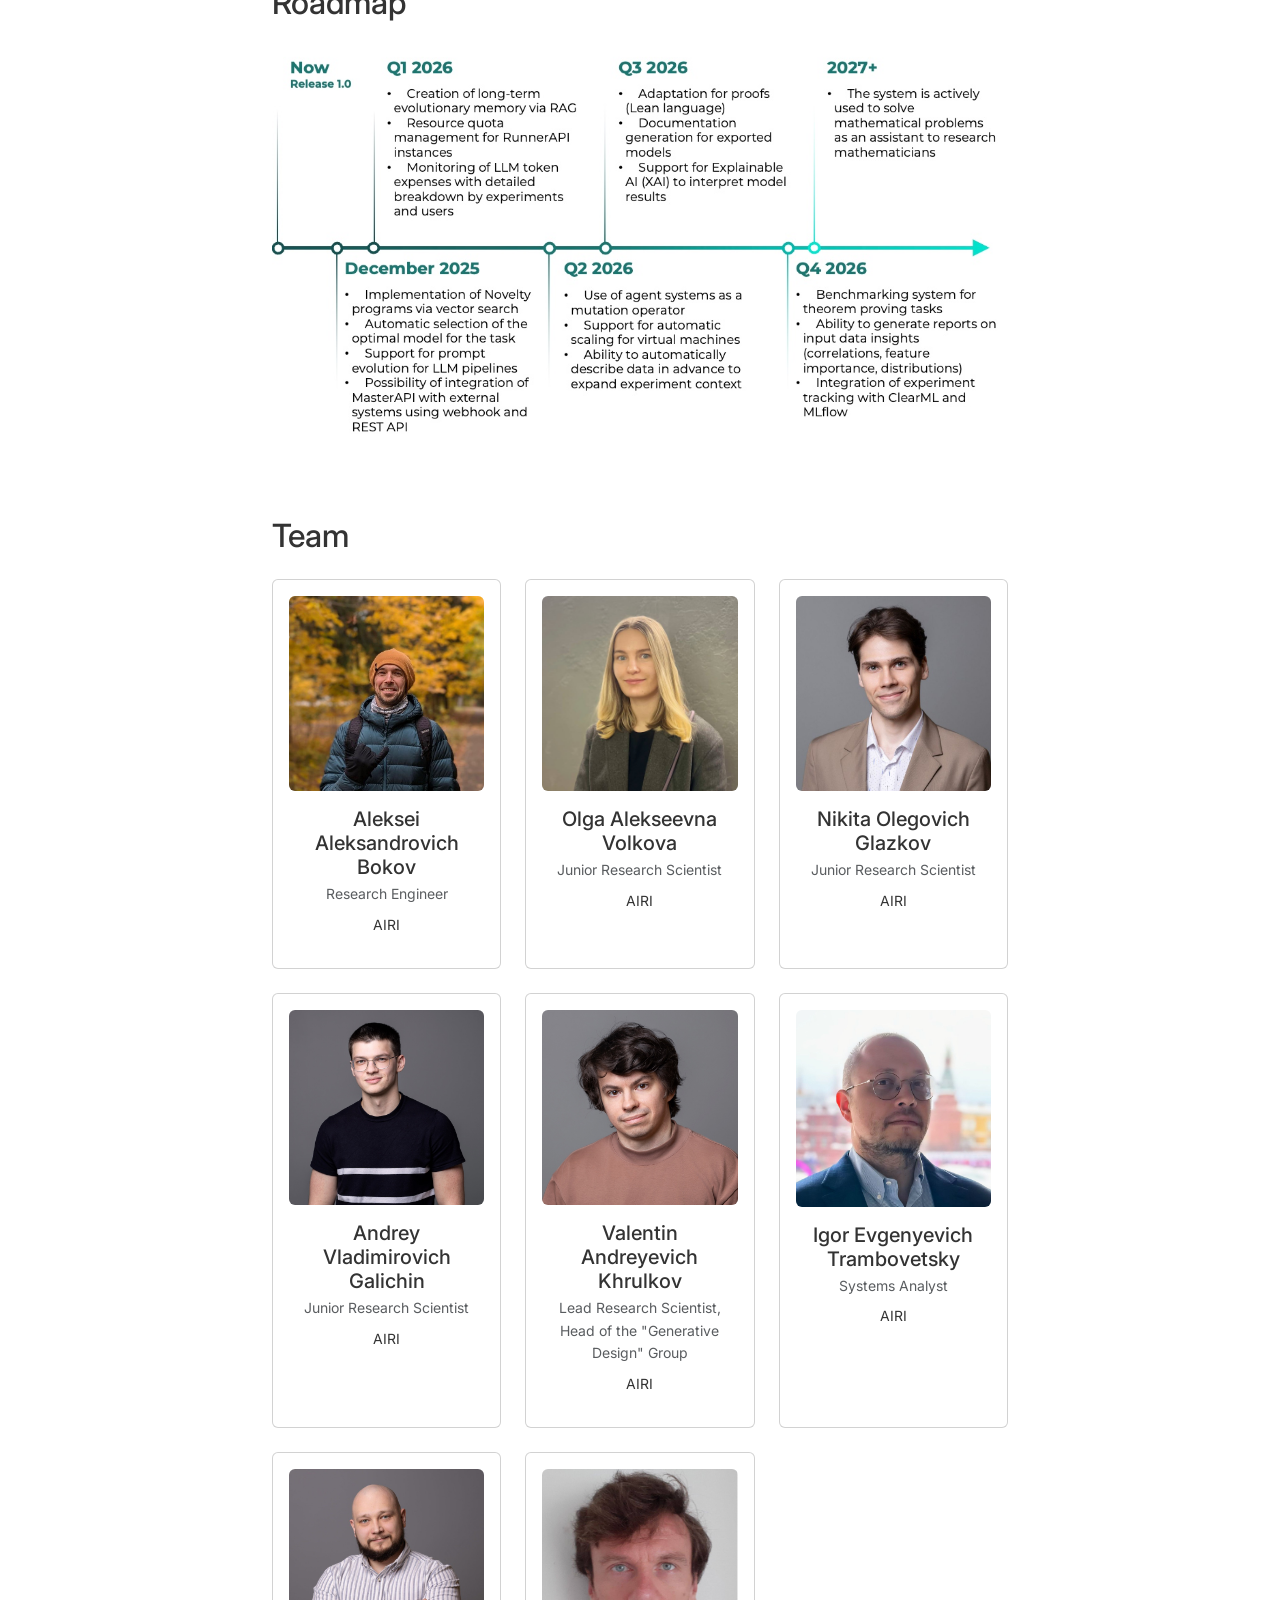
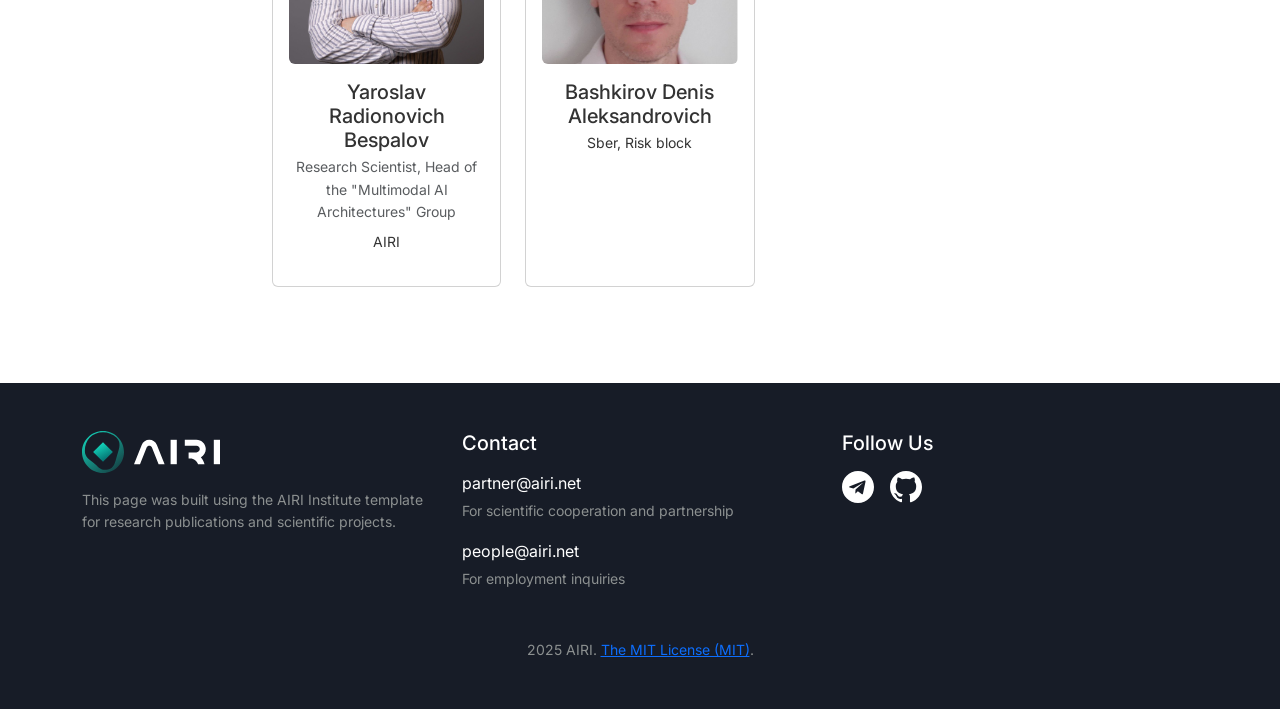
==== commit 24b8a20f: "Release 0.3.0" ====
--- a/docs/index-en.html
+++ b/docs/index-en.html
@@ -110,6 +110,7 @@
                 <a class="nav-link" href="#ui-usage">Example Project on GigaEvo</a>
                 <a class="nav-link" href="#installation">GigaEvo Installation</a>
                 <a class="nav-link" href="#evolution">Evolution of prompts for language models</a>
+                <a class="nav-link" href="#evolution_chain">Evolution of reasoning chains for language models.</a>
                 <a class="nav-link" href="#roadmap">Roadmap</a>
                 <a class="nav-link" href="#team">Team</a>
             </nav>
@@ -122,7 +123,7 @@
             id="page-main"
             data-bs-spy="scroll"
             data-bs-target="#page-navbar"
-            data-bs-offset="100"
+            data-bs-root-margin="0px 0px -40%"
             tabindex="0"
             class="position-relative pb-5"
         >
@@ -379,8 +380,8 @@
                                 <ol>
                                     <li>Enter the experiment name and a brief description of its objective.</li>
                                     <li>Upload the dataset.</li>
-                                    <li>Select the task type (classification, regression, or clustering), specify target metrics and parameters (for supervised tasks — the target column).</li>
-                                    <li>Configure additional parameters — number of generations, type of LLM model, and other options.</li>
+                                    <li>Select the task type (classification, regression, or clustering) and the ML model. Specify the target metrics and parameters (for supervised tasks — the target column).</li>
+                                    <li>Configure additional parameters — the number of generations, the type of LLM model, the dataset size, and the train-test split ratio.</li>
                                     <li>Create the experiment by clicking the <b>Create Experiment</b> button — the system will automatically assign it a formatted identifier.</li>
                                     <li>You can choose a template experiment from the list — the system will automatically fill in the necessary fields and upload data; you only need to start it.</li>
                                 </ol>
@@ -543,6 +544,16 @@
                                 <pre><code>make deploy
 # или
 ./deploy.sh deploy</code></pre>
+
+
+                                <ul>
+                                    <li><strong>Runner pool size configuration</strong></li>
+                                </ul>
+
+                                <p>By default, the platform starts with a single runner container instance, which means only one experiment can run at a time. To run multiple experiments in parallel, you need to increase the number of available runners:</p>
+
+                                <pre><code># In the .env file (or export before running `make deploy`)
+RUNNER_POOL_SIZE=3</code></pre>
 
                                 <ul>
                                     <li><strong>Infrastructure separately:</strong></li>
@@ -957,7 +968,7 @@
                                             <li><strong>BLEU</strong> - translation quality</li>
                                         </ul>
                                     </li>
-                                    <li>Configure additional parameters — number of generations, type of LLM model for evolution, and type of LLM model for validation.</li>
+                                    <li>Configure the additional parameters: number of generations, type of LLM model for evolution, type of LLM model for validation, dataset size, and train-test split size.</li>
                                     <li>Create the experiment by clicking <strong>Create Experiment</strong> — the system will automatically assign it an identifier.</li>
                                     <li>You can also choose a template experiment from the list — the system will fill in the required fields and load the data; you’ll just need to run it.</li>
                                 </ol>
@@ -995,7 +1006,45 @@
                 </div>
             </section>
 
-
+            <!-- Эволюция -->
+            <section class="mb-5" id="evolution_chain">
+                <div class="container">
+                    <div class="row justify-content-center">
+                        <div class="col-lg-8">                            
+                            <!-- Основной заголовок секции -->
+                            <h3 class="mb-2">Evolution of reasoning chains for language models.</h3> 
+
+                            <!-- Описание -->
+                            <div class="mb-4">   
+                                <p>In the new version, GigaEvo Platform has gained a feature for automatic enhancement of structured reasoning chains in the CARL library format from the MAESTRO framework. </p>
+                                <p>More details about the framework’s format and capabilities - <a href="https://airi-institute.github.io/maestro-cover/index-en.html">MAESTRO</a> </p>
+                                
+                                <h5>Creating an experiment with chain evolution</h5>
+                                <div class="mb-4">   
+                                    <a
+                                        href="images/ui_evolution_chain.jpg"
+                                        data-fancybox="single"
+                                        data-caption="Evolution_Chain UI"
+                                    >
+                                        <img src="images/ui_evolution_chain.jpg" alt="Evolution UI" class="img-fluid rounded" />
+                                    </a>
+                                </div> 
+
+                                <ol>
+                                    <li>Enter the title and a brief description of the experiment’s objective.</li>
+                                    <li>Upload the dataset and specify the target metrics (target column).</li>
+                                    <li>Enter the base chain for evolution (you can use automatic generation of the base chain for evolution).</li>
+                                    <li>Select the evolution mode — evolve the entire chain or a single chain step (specify the step you want to evolve; in that case, the remaining steps will remain unchanged).</li>
+                                    <li>Select the validation type (binary (for this validation type, also specify the exact method — equality, substring, regexp (for this method, enter a regular expression with a capture group for extraction and comparison against the reference)), continuous).</li>
+                                    <li>Configure additional parameters — number of generations, LLM model type for evolution, and LLM model type for validation.</li>
+                                    <li>Create an experiment by clicking Create Experiment — the system will automatically assign it an ID in the required format.</li>
+                                    <li>You can select a template experiment from the list — the system will automatically populate the required fields and upload the data; you’ll only need to start it.</li>
+                                </ol>
+                            </div> 
+                        </div>
+                    </div>
+                </div>
+            </section>
 
 
             <!-- Дорожная карта -->
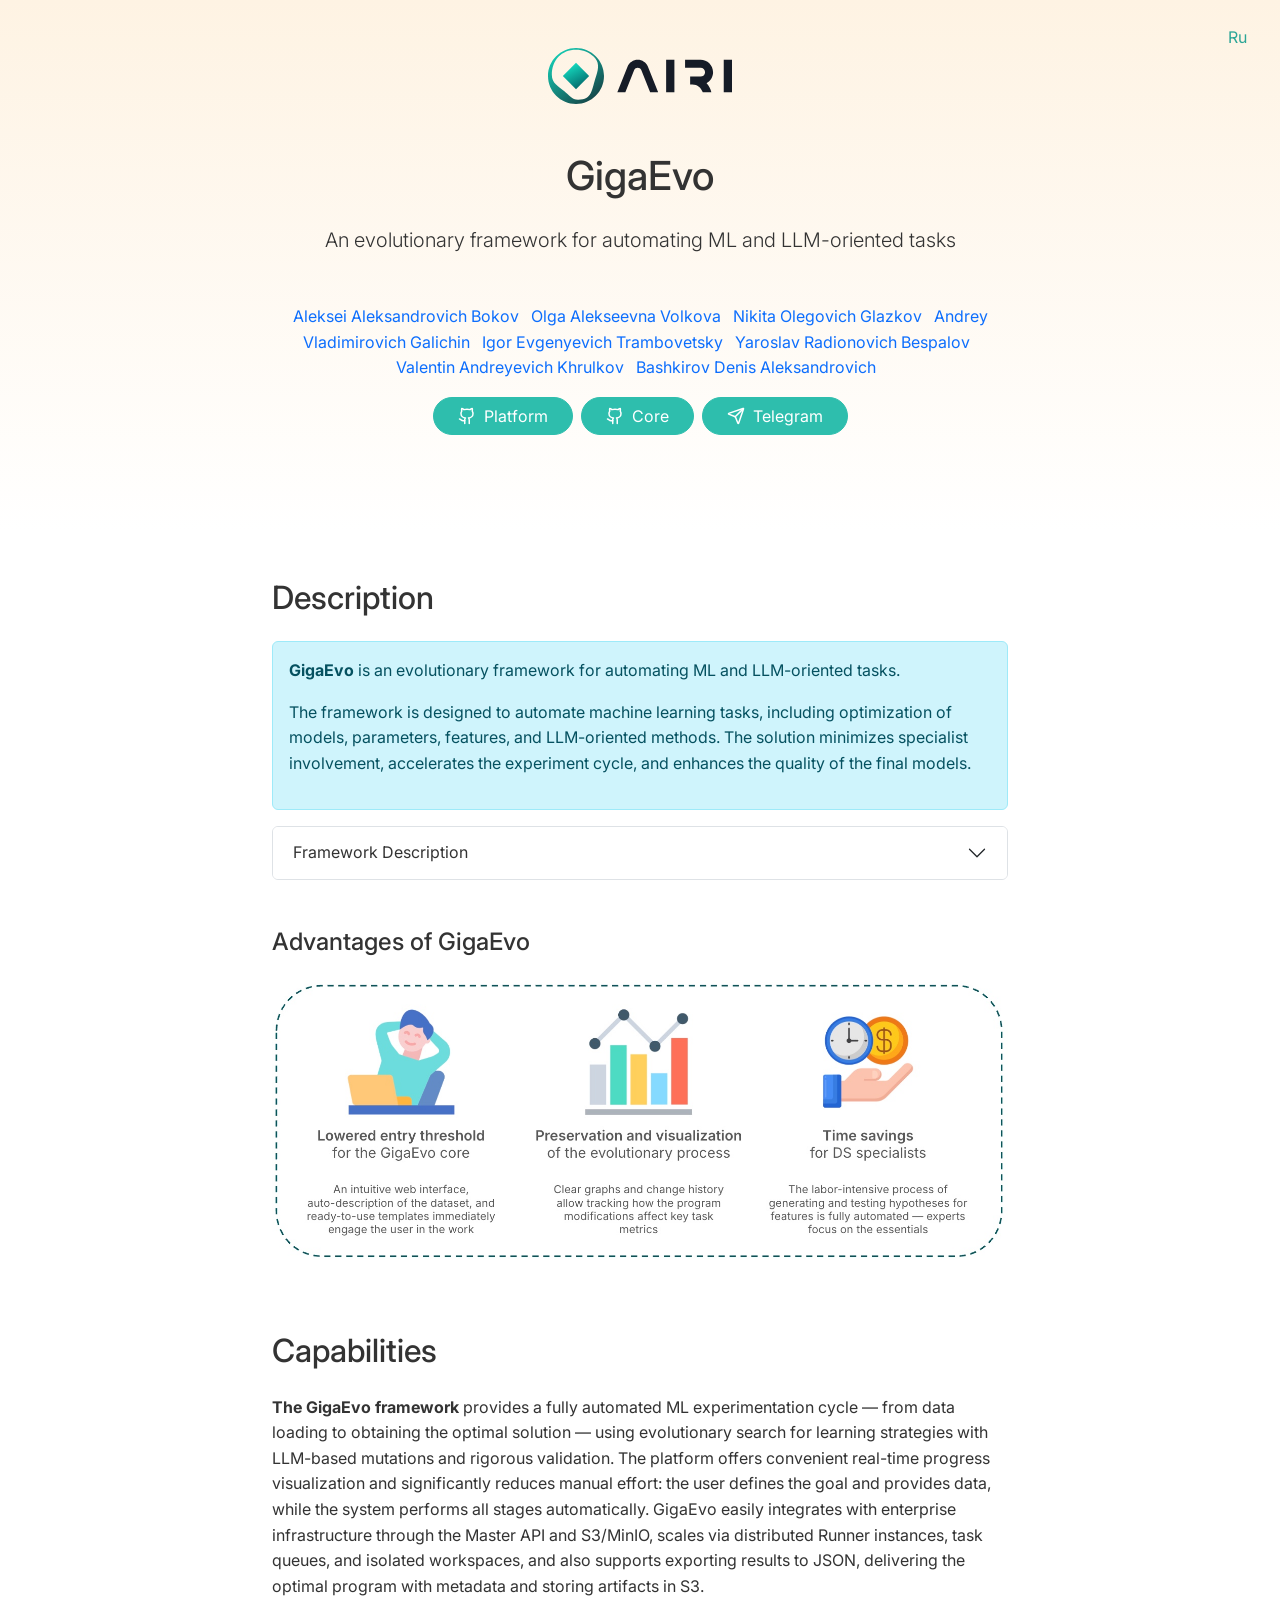
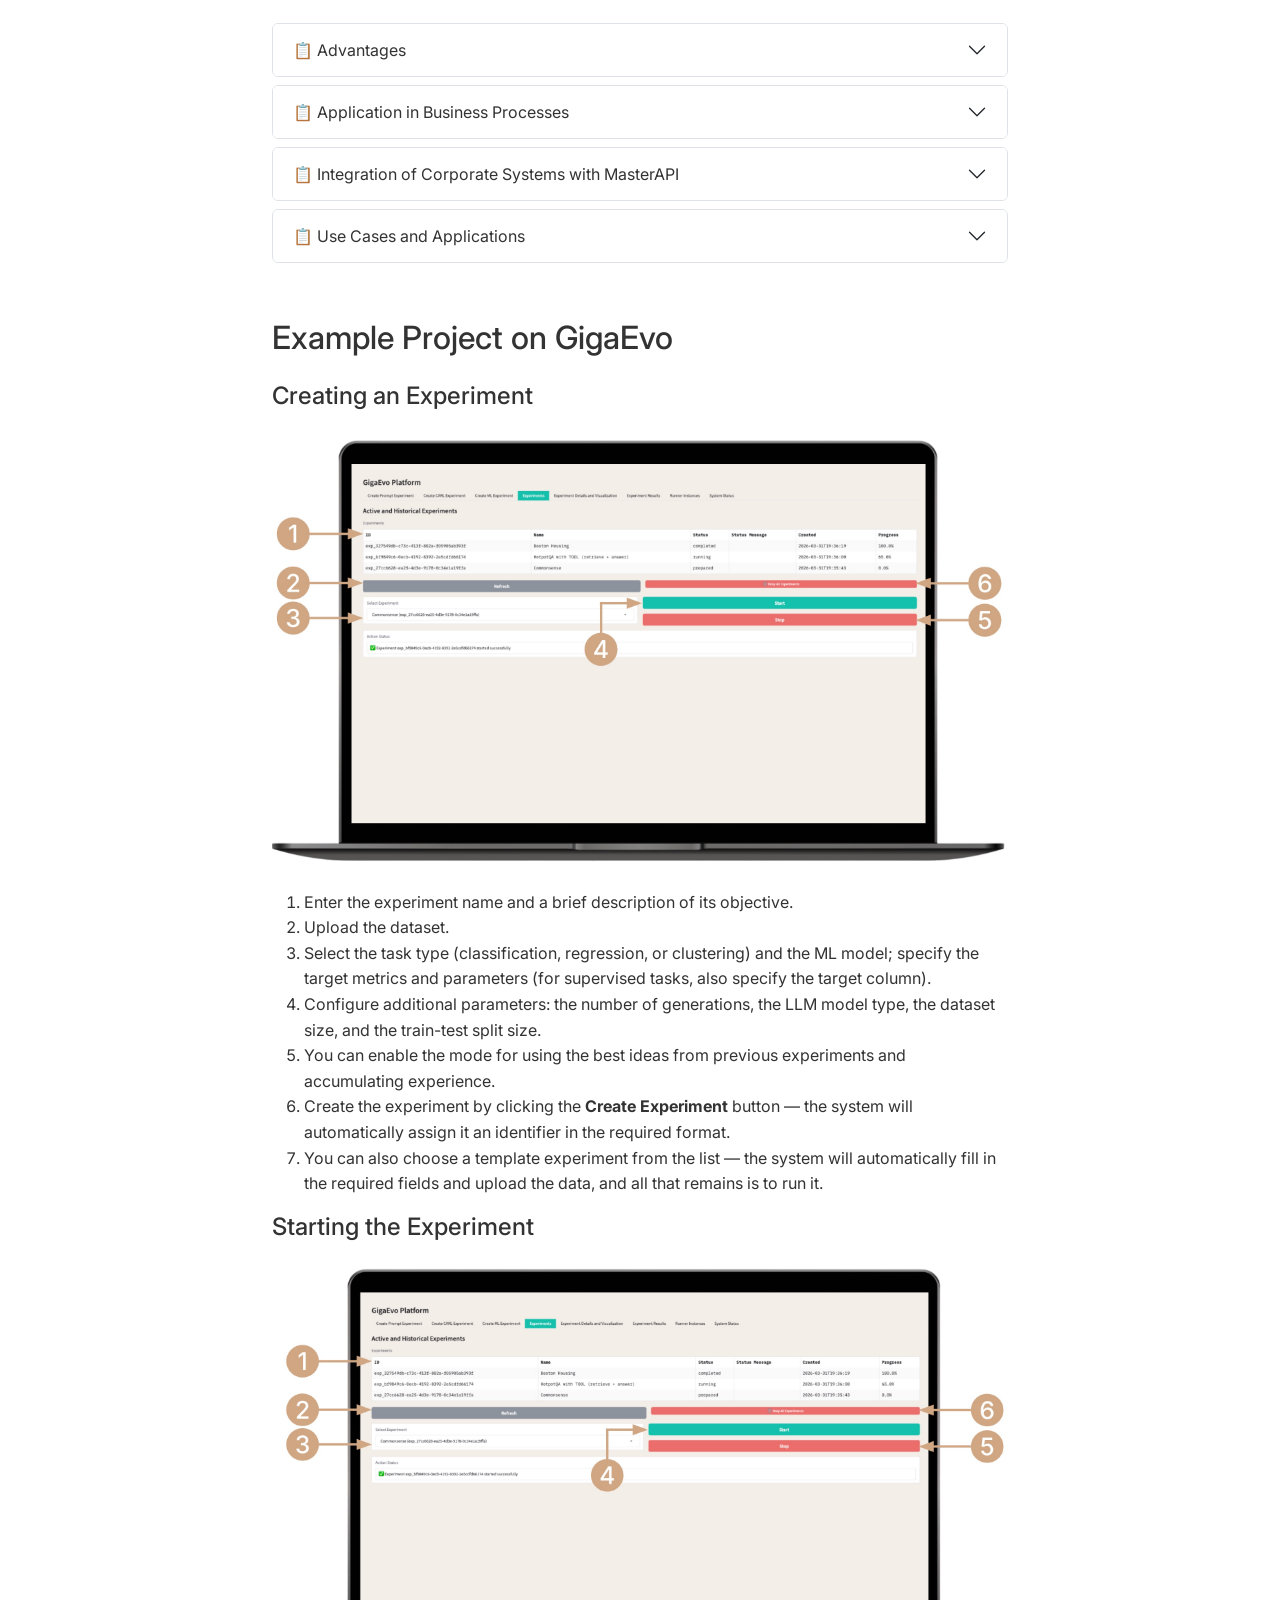
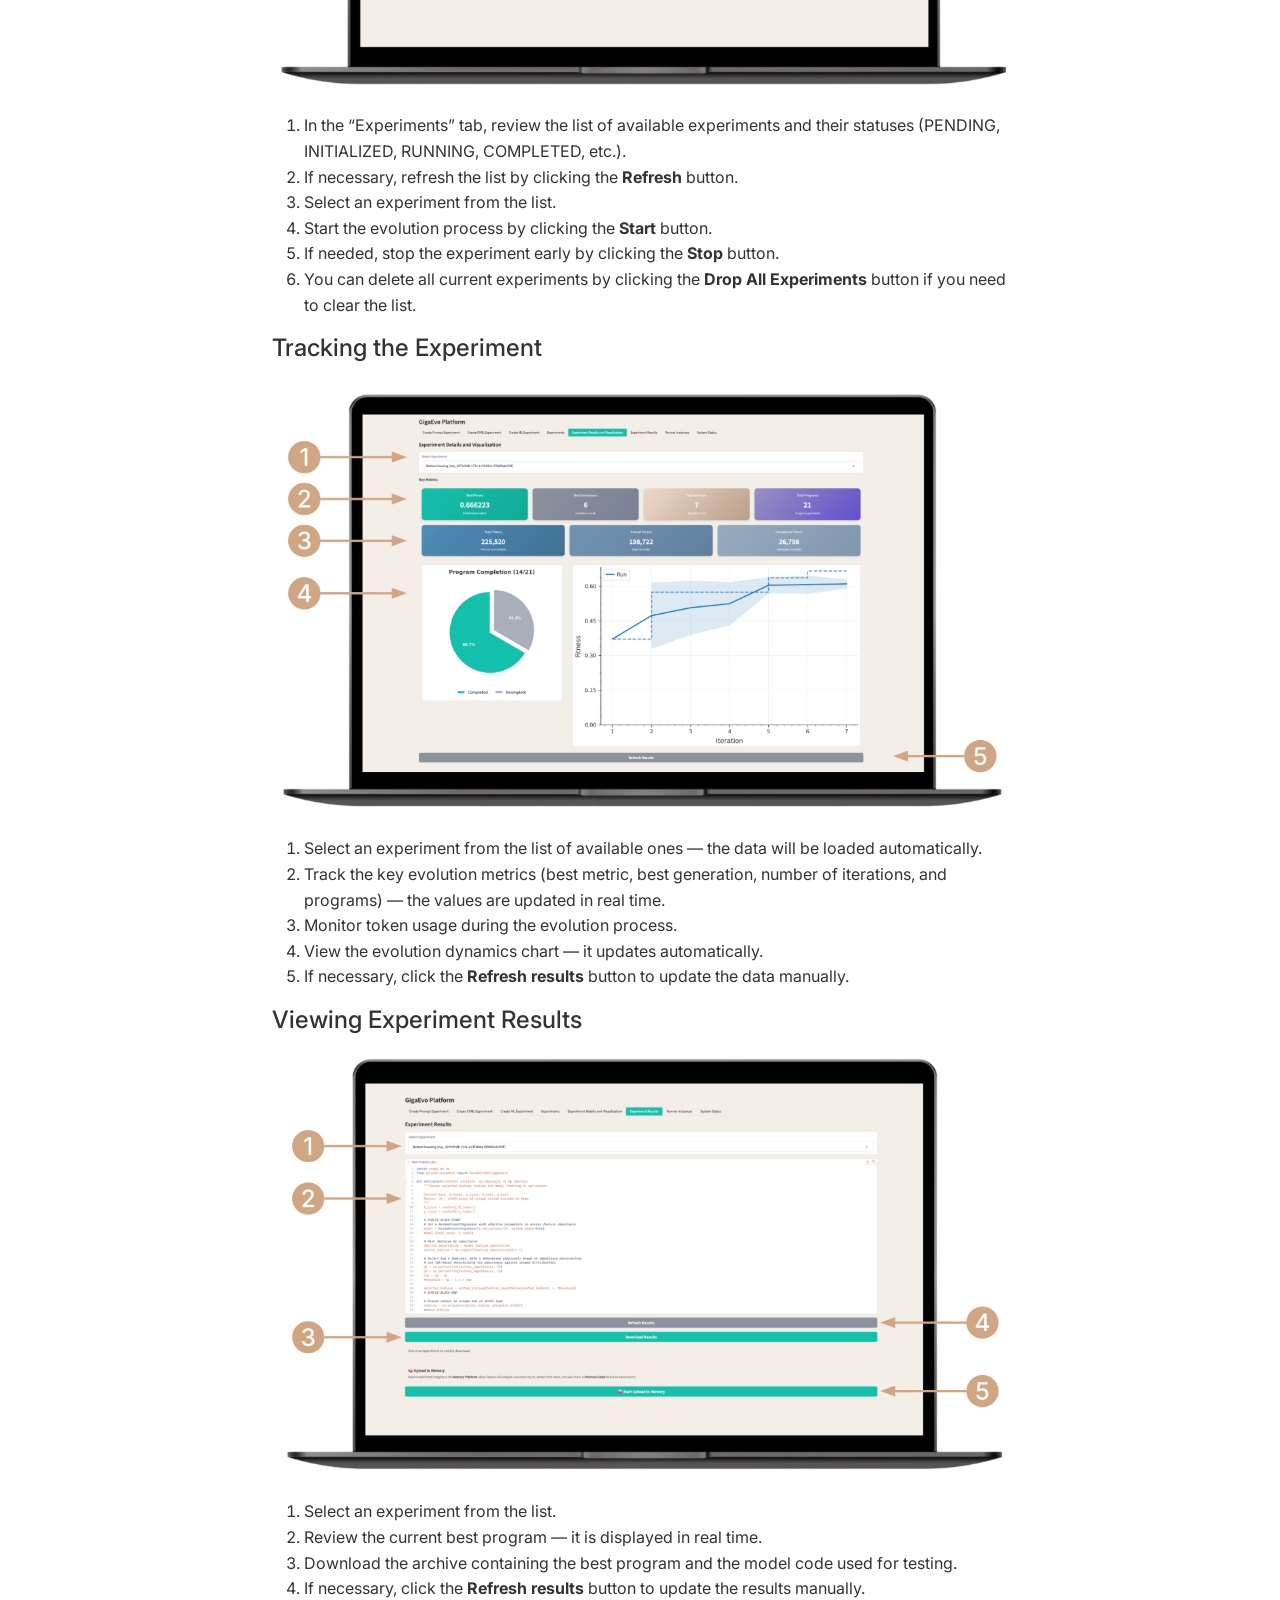
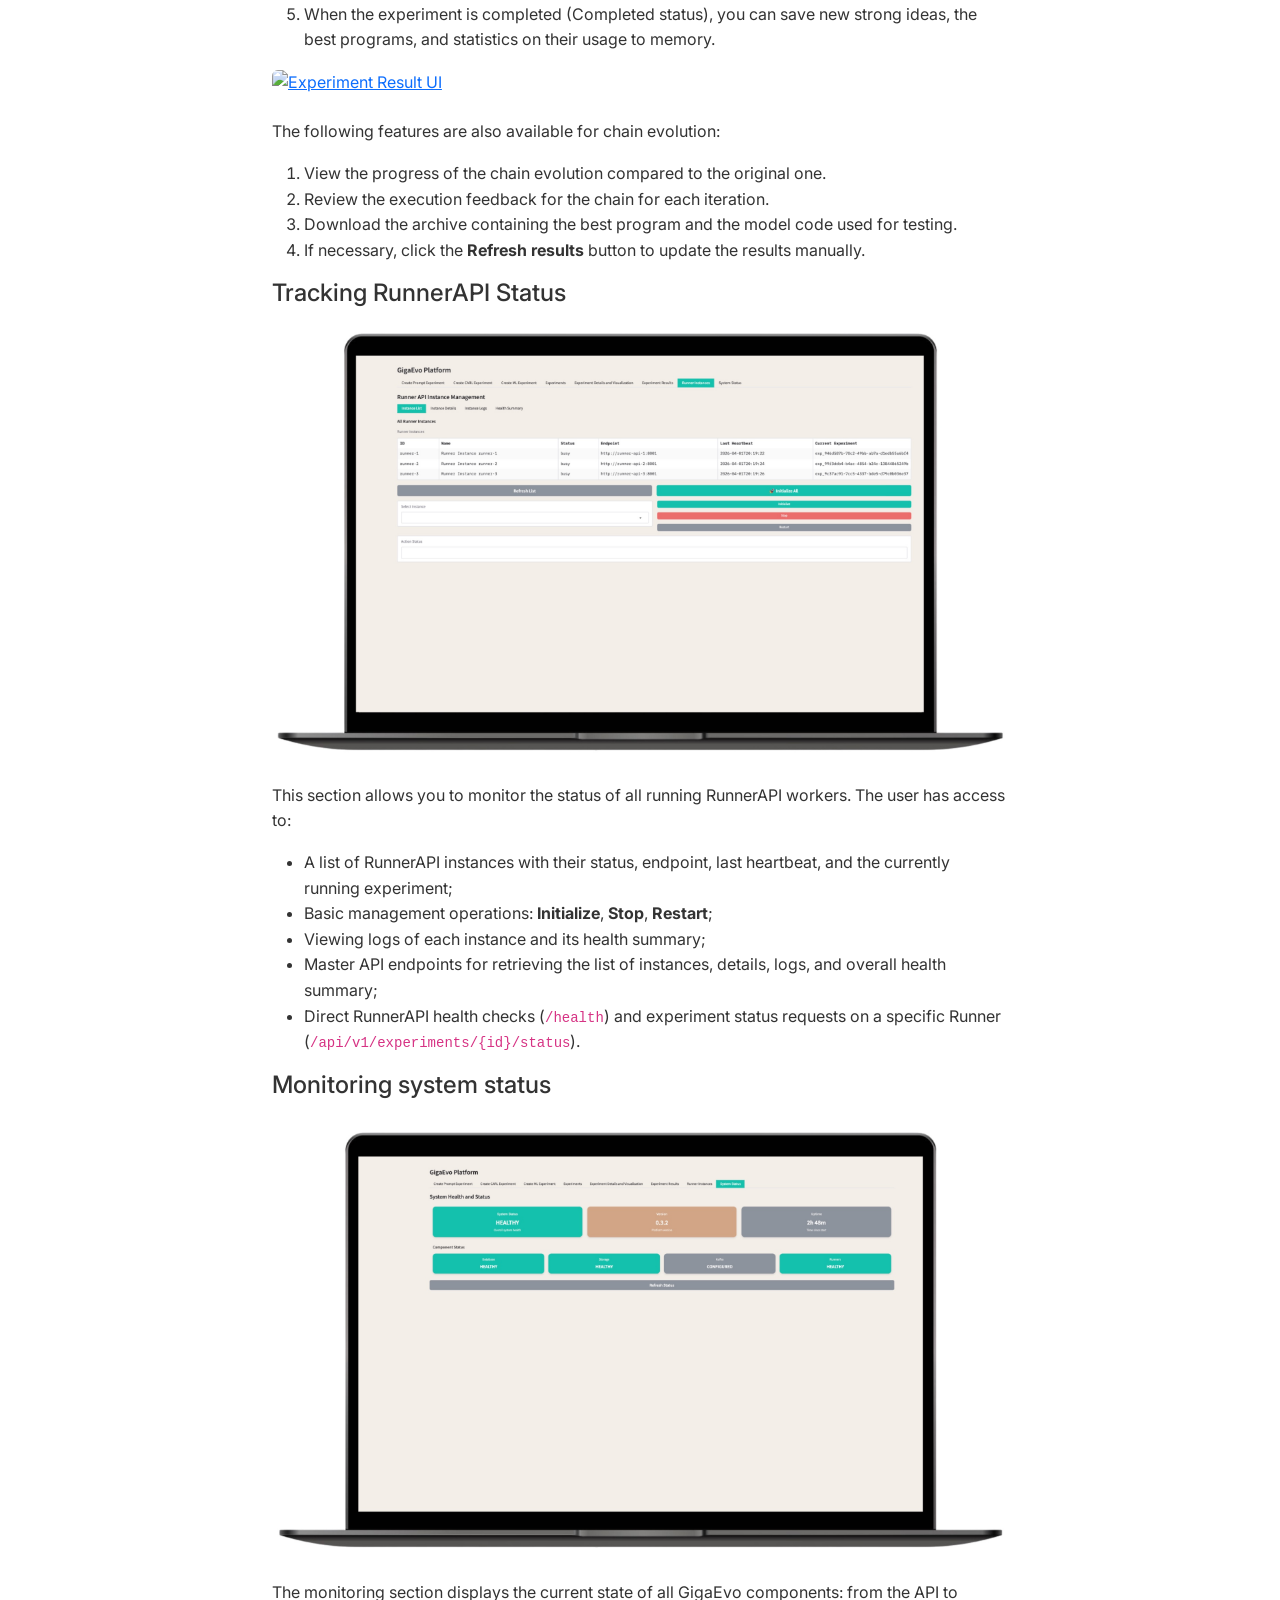
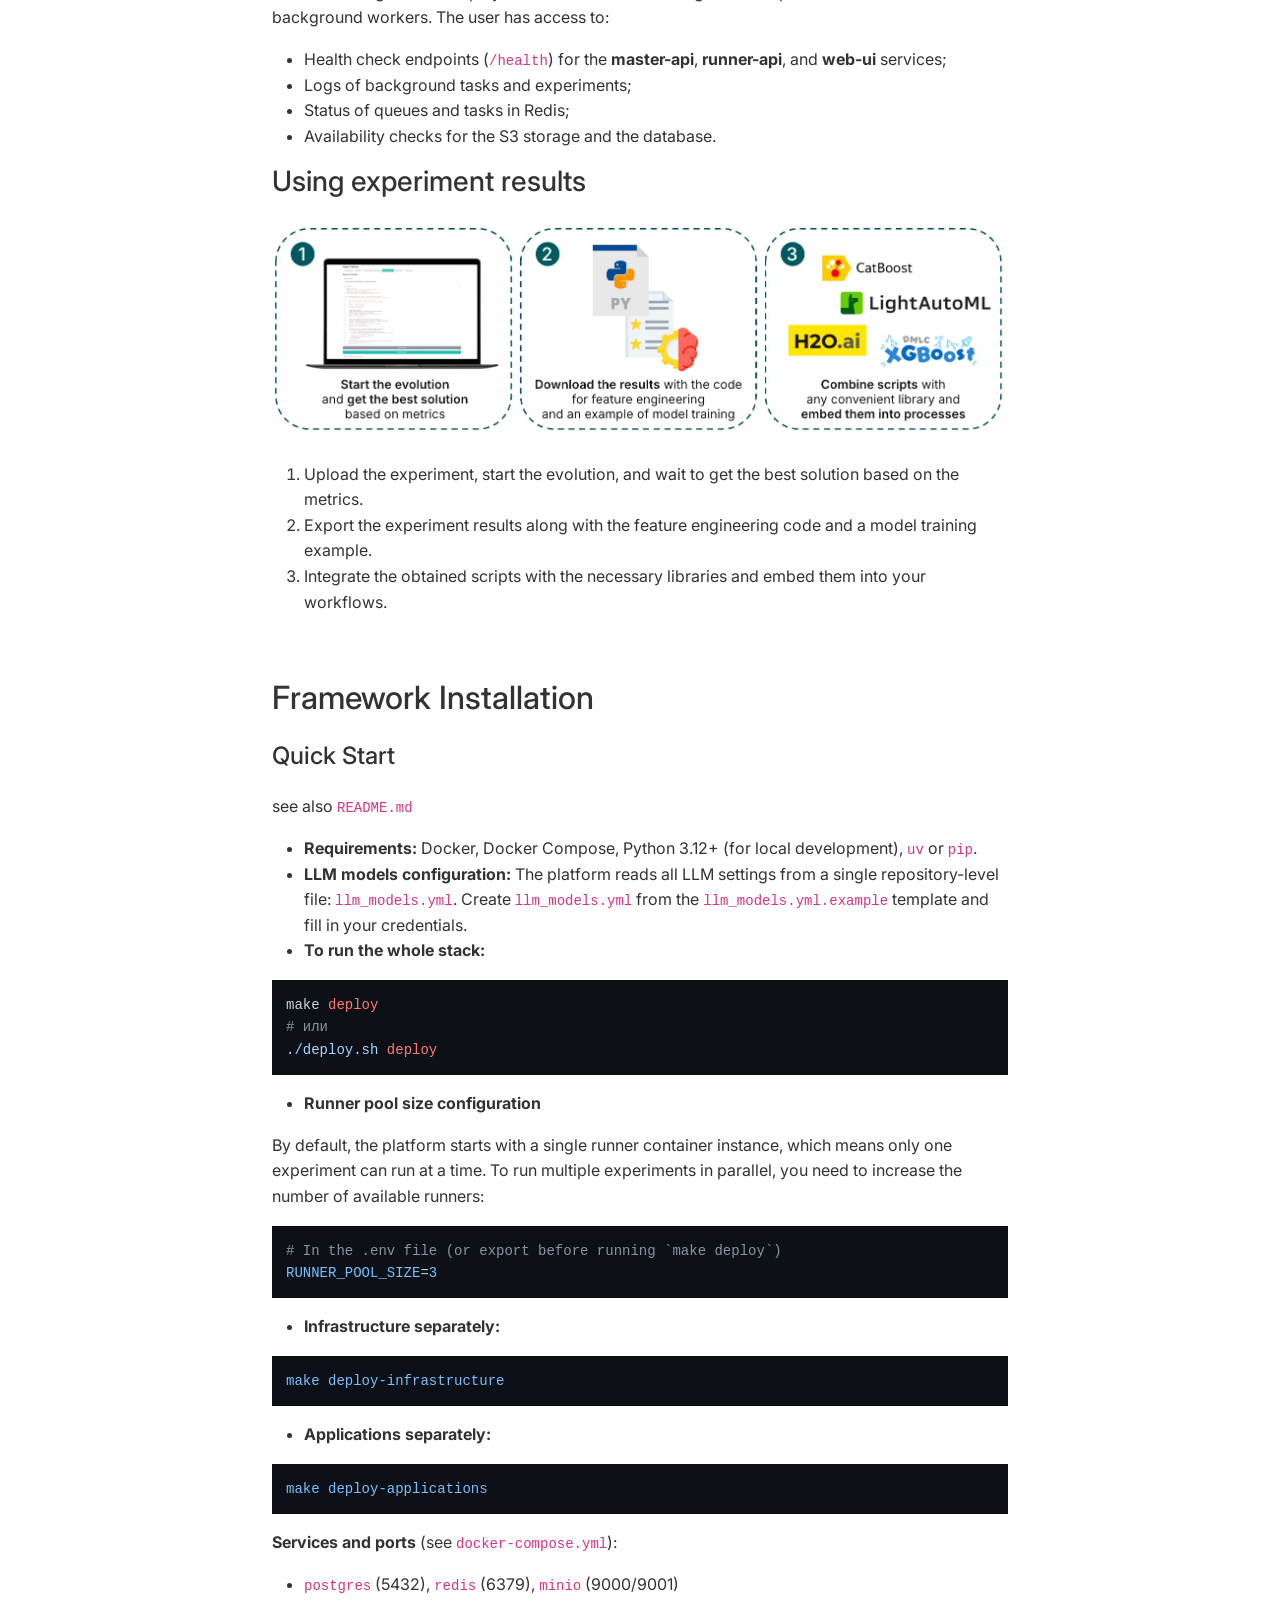
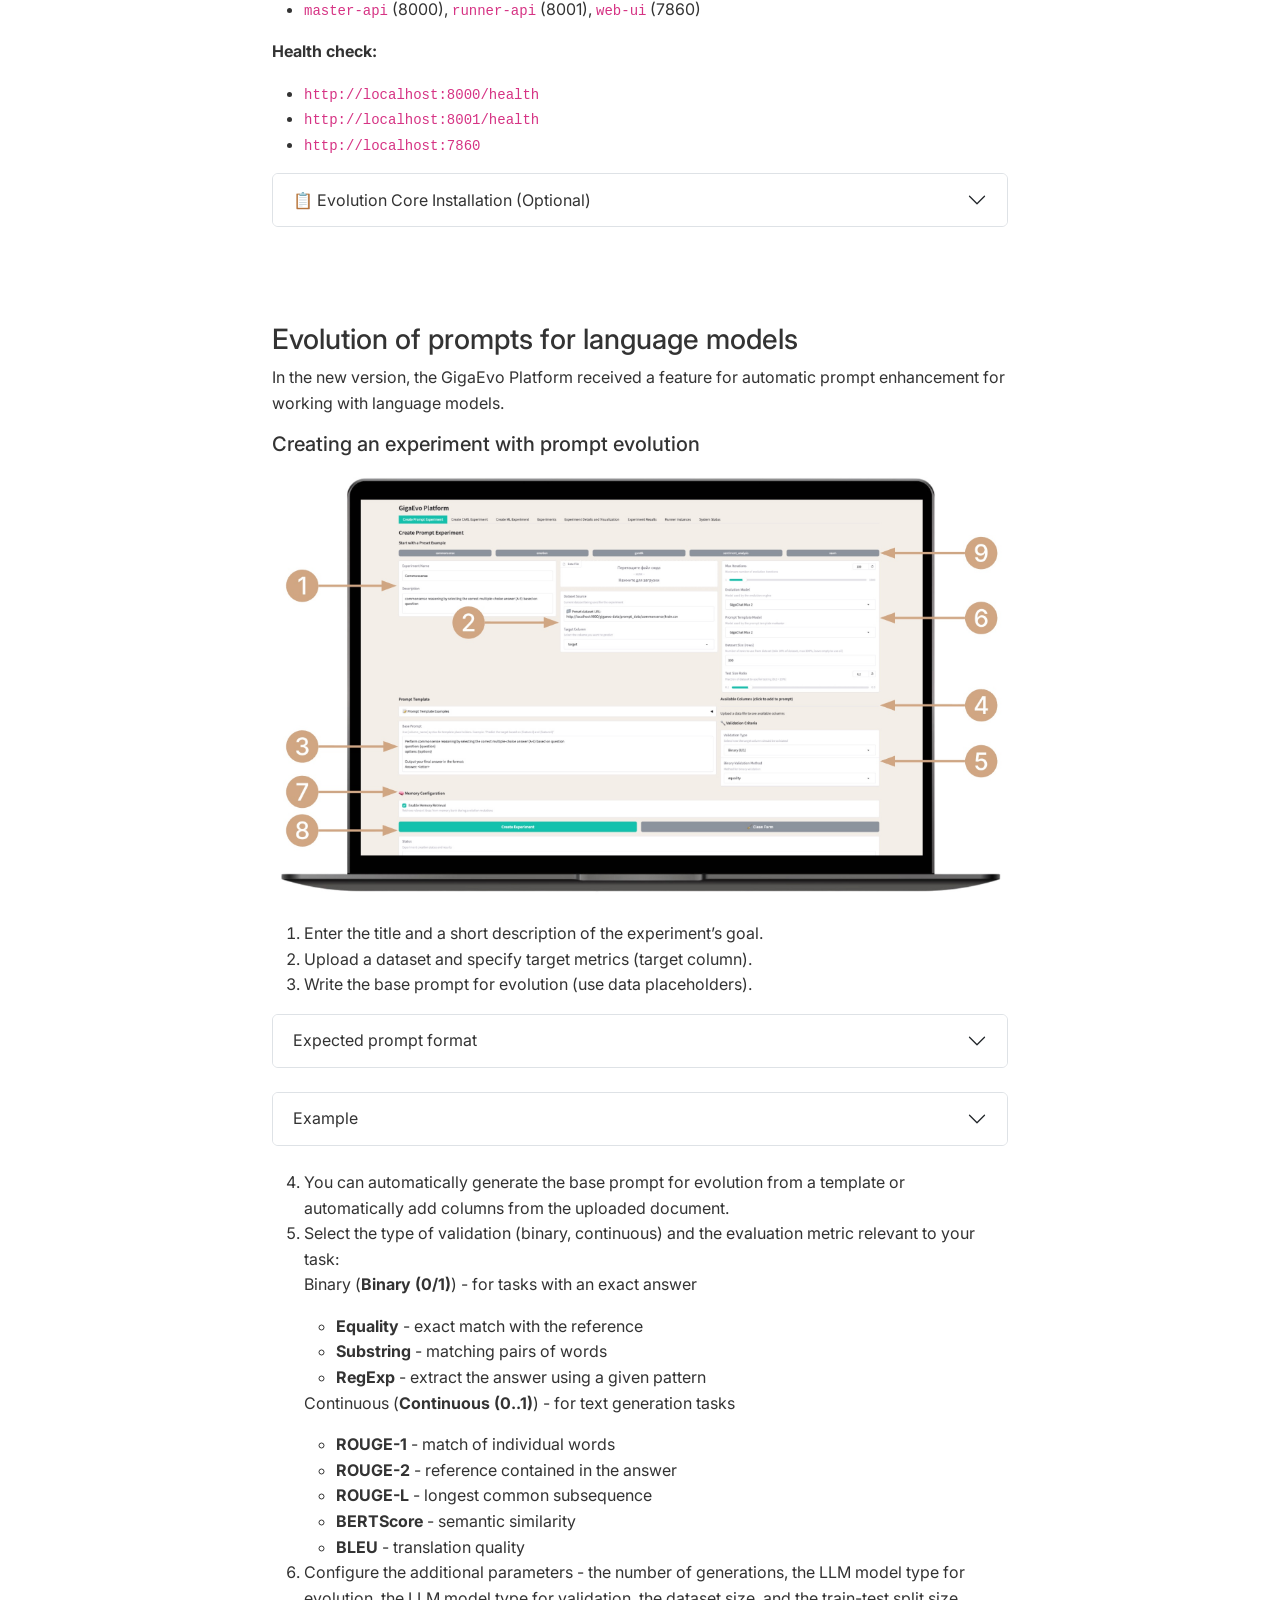
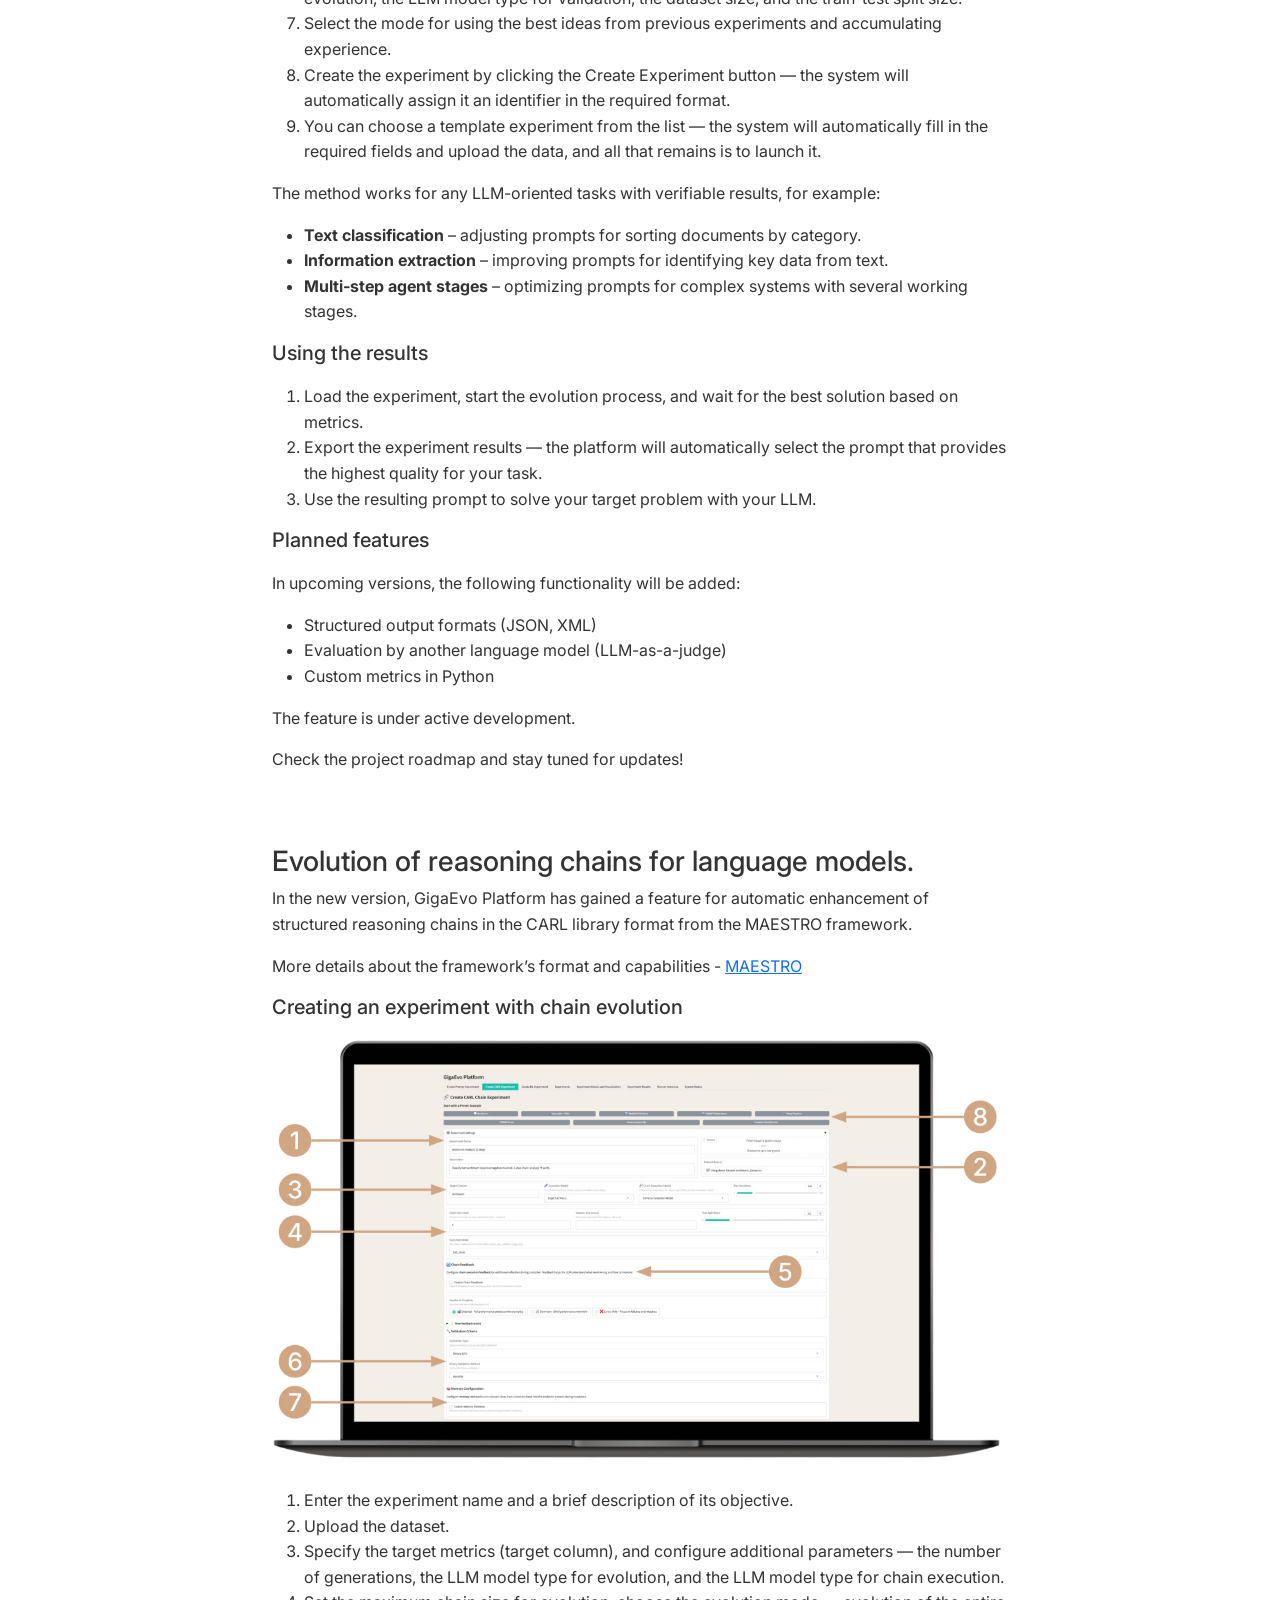
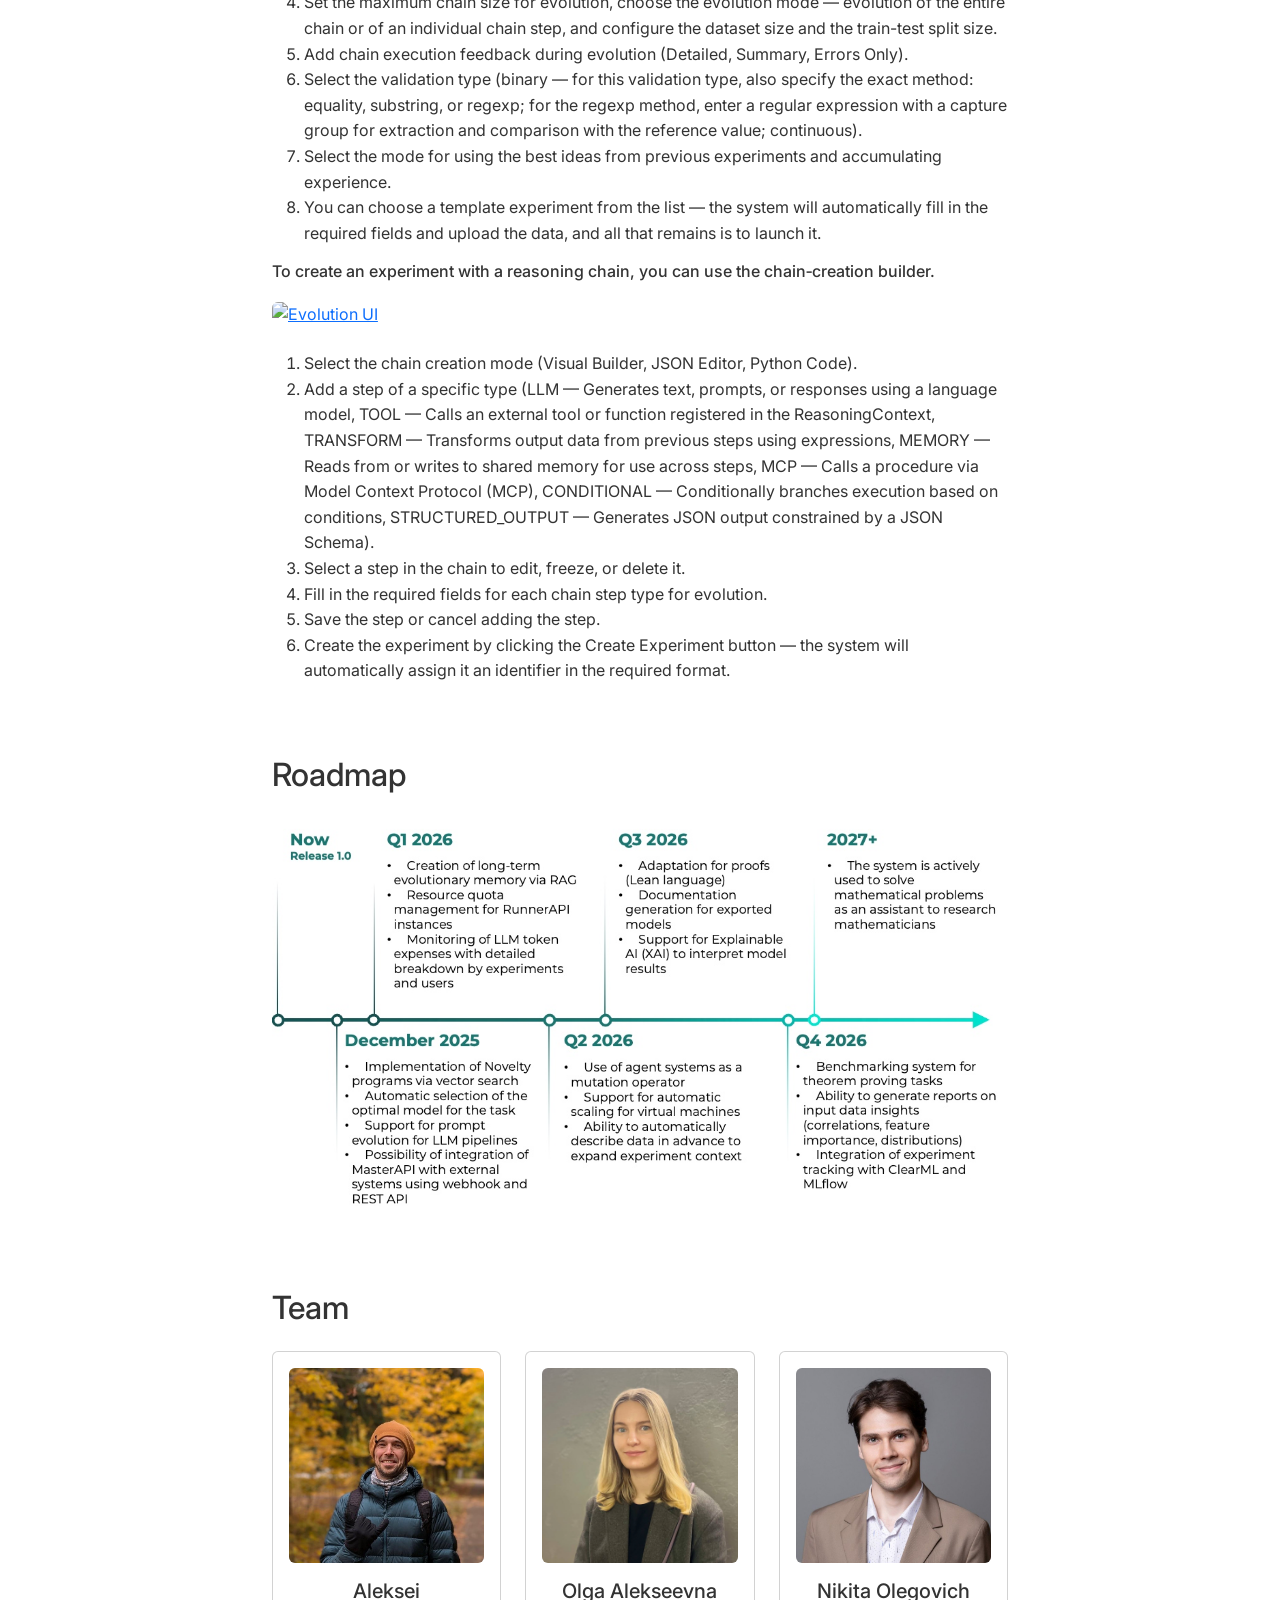
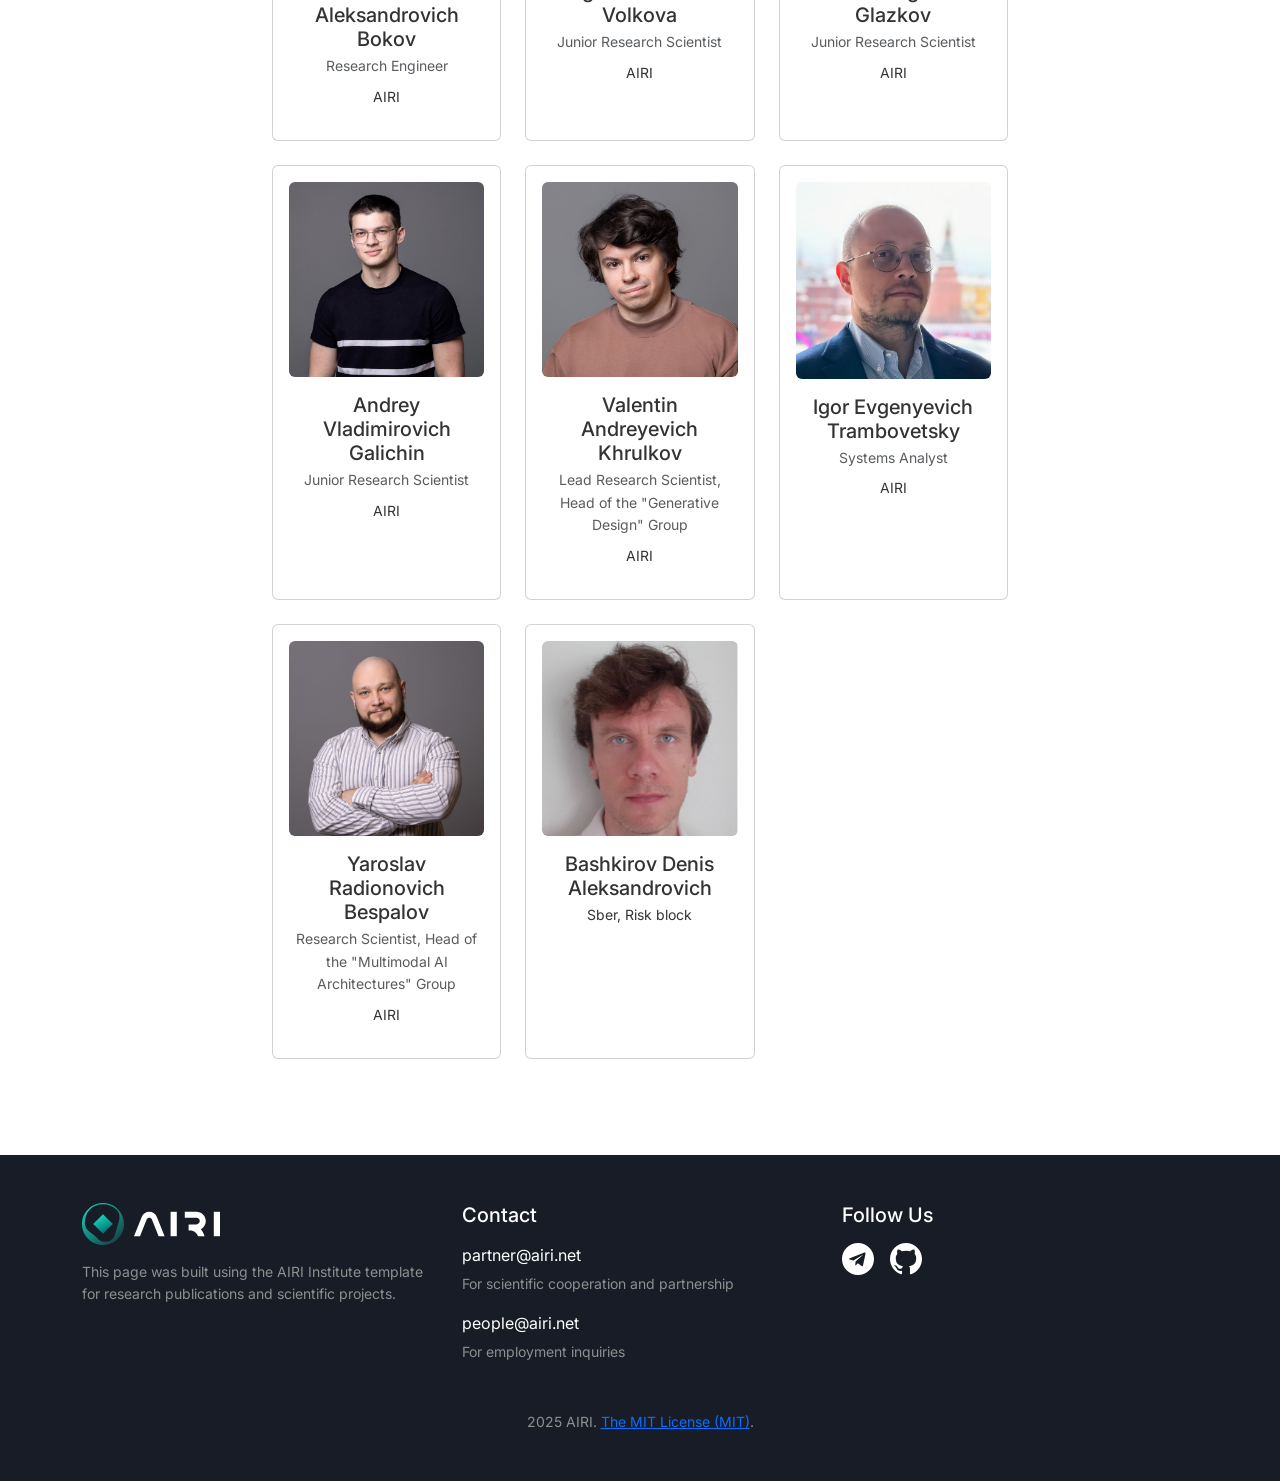
==== commit 58828016: "0.3" ====
--- a/docs/index-en.html
+++ b/docs/index-en.html
@@ -377,14 +377,15 @@
                             </div> 
                                 
                             <!-- Пошаговое описание -->
-                                <ol>
-                                    <li>Enter the experiment name and a brief description of its objective.</li>
-                                    <li>Upload the dataset.</li>
-                                    <li>Select the task type (classification, regression, or clustering) and the ML model. Specify the target metrics and parameters (for supervised tasks — the target column).</li>
-                                    <li>Configure additional parameters — the number of generations, the type of LLM model, the dataset size, and the train-test split ratio.</li>
-                                    <li>Create the experiment by clicking the <b>Create Experiment</b> button — the system will automatically assign it a formatted identifier.</li>
-                                    <li>You can choose a template experiment from the list — the system will automatically fill in the necessary fields and upload data; you only need to start it.</li>
-                                </ol>
+                            <ol>
+                                <li>Enter the experiment name and a brief description of its objective.</li>
+                                <li>Upload the dataset.</li>
+                                <li>Select the task type (classification, regression, or clustering) and the ML model; specify the target metrics and parameters (for supervised tasks, also specify the target column).</li>
+                                <li>Configure additional parameters: the number of generations, the LLM model type, the dataset size, and the train-test split size.</li>
+                                <li>You can enable the mode for using the best ideas from previous experiments and accumulating experience.</li>
+                                <li>Create the experiment by clicking the <b>Create Experiment</b> button — the system will automatically assign it an identifier in the required format.</li>
+                                <li>You can also choose a template experiment from the list — the system will automatically fill in the required fields and upload the data, and all that remains is to run it.</li>
+                            </ol>
 
                             <!-- Начать -->
                             <h4 class="mb-4">Starting the Experiment</h4>
@@ -425,11 +426,13 @@
                             <!-- Пошаговое описание -->
 
                             <ol>
-                                <li>Select an experiment from the list of available ones — the data will load automatically.</li>
-                                <li>Monitor key evolution metrics (best metric, best generation, number of iterations and programs) — values update in real time.</li>
-                                <li>View the evolution dynamics chart — it refreshes automatically.</li>
-                                <li>If necessary, click the <b>Refresh results</b> button to manually update the data.</li>
+                                <li>Select an experiment from the list of available ones — the data will be loaded automatically.</li>
+                                <li>Track the key evolution metrics (best metric, best generation, number of iterations, and programs) — the values are updated in real time.</li>
+                                <li>Monitor token usage during the evolution process.</li>
+                                <li>View the evolution dynamics chart — it updates automatically.</li>
+                                <li>If necessary, click the <b>Refresh results</b> button to update the data manually.</li>
                             </ol>
+
 
                             <h4>Viewing Experiment Results</h4>
                             <!-- UI -->
@@ -448,7 +451,29 @@
                                 <li>Select an experiment from the list.</li>
                                 <li>Review the current best program — it is displayed in real time.</li>
                                 <li>Download the archive containing the best program and the model code used for testing.</li>
-                                <li>If necessary, click the <b>Refresh results</b> button to manually update the results.</li>
+                                <li>If necessary, click the <b>Refresh results</b> button to update the results manually.</li>
+                                <li>When the experiment is completed (Completed status), you can save new strong ideas, the best programs, and statistics on their usage to memory.</li>
+                            </ol>
+
+                            <!-- UI -->
+                            <div class="mb-4">
+                                <a
+                                        href="images/ui_result_1.jpg"
+                                        data-fancybox="single"
+                                        data-caption="Experiment Result UI"
+                                >
+                                    <img src="images/ui_result_1.jpg" alt="Experiment Result UI" class="img-fluid rounded" />
+                                </a>
+                            </div>
+
+                            <!-- Пошаговое описание -->
+
+                            <p>The following features are also available for chain evolution:</p>
+                            <ol>
+                                <li>View the progress of the chain evolution compared to the original one.</li>
+                                <li>Review the execution feedback for the chain for each iteration.</li>
+                                <li>Download the archive containing the best program and the model code used for testing.</li>
+                                <li>If necessary, click the <strong>Refresh results</strong> button to update the results manually.</li>
                             </ol>
 
                             <!-- Runner -->
@@ -968,9 +993,10 @@
                                             <li><strong>BLEU</strong> - translation quality</li>
                                         </ul>
                                     </li>
-                                    <li>Configure the additional parameters: number of generations, type of LLM model for evolution, type of LLM model for validation, dataset size, and train-test split size.</li>
-                                    <li>Create the experiment by clicking <strong>Create Experiment</strong> — the system will automatically assign it an identifier.</li>
-                                    <li>You can also choose a template experiment from the list — the system will fill in the required fields and load the data; you’ll just need to run it.</li>
+                                    <li>Configure the additional parameters - the number of generations, the LLM model type for evolution, the LLM model type for validation, the dataset size, and the train-test split size.</li>
+                                    <li>Select the mode for using the best ideas from previous experiments and accumulating experience.</li>
+                                    <li>Create the experiment by clicking the Create Experiment button — the system will automatically assign it an identifier in the required format.</li>
+                                    <li>You can choose a template experiment from the list — the system will automatically fill in the required fields and upload the data, and all that remains is to launch it.</li>
                                 </ol>
                                 <p>The method works for any LLM-oriented tasks with verifiable results, for example:</p>
     
@@ -1028,18 +1054,39 @@
                                     >
                                         <img src="images/ui_evolution_chain.jpg" alt="Evolution UI" class="img-fluid rounded" />
                                     </a>
-                                </div> 
+                                </div>
 
                                 <ol>
-                                    <li>Enter the title and a brief description of the experiment’s objective.</li>
-                                    <li>Upload the dataset and specify the target metrics (target column).</li>
-                                    <li>Enter the base chain for evolution (you can use automatic generation of the base chain for evolution).</li>
-                                    <li>Select the evolution mode — evolve the entire chain or a single chain step (specify the step you want to evolve; in that case, the remaining steps will remain unchanged).</li>
-                                    <li>Select the validation type (binary (for this validation type, also specify the exact method — equality, substring, regexp (for this method, enter a regular expression with a capture group for extraction and comparison against the reference)), continuous).</li>
-                                    <li>Configure additional parameters — number of generations, LLM model type for evolution, and LLM model type for validation.</li>
-                                    <li>Create an experiment by clicking Create Experiment — the system will automatically assign it an ID in the required format.</li>
-                                    <li>You can select a template experiment from the list — the system will automatically populate the required fields and upload the data; you’ll only need to start it.</li>
+                                    <li>Enter the experiment name and a brief description of its objective.</li>
+                                    <li>Upload the dataset.</li>
+                                    <li>Specify the target metrics (target column), and configure additional parameters — the number of generations, the LLM model type for evolution, and the LLM model type for chain execution.</li>
+                                    <li>Set the maximum chain size for evolution, choose the evolution mode — evolution of the entire chain or of an individual chain step, and configure the dataset size and the train-test split size.</li>
+                                    <li>Add chain execution feedback during evolution (Detailed, Summary, Errors Only).</li>
+                                    <li>Select the validation type (binary — for this validation type, also specify the exact method: equality, substring, or regexp; for the regexp method, enter a regular expression with a capture group for extraction and comparison with the reference value; continuous).</li>
+                                    <li>Select the mode for using the best ideas from previous experiments and accumulating experience.</li>
+                                    <li>You can choose a template experiment from the list — the system will automatically fill in the required fields and upload the data, and all that remains is to launch it.</li>
                                 </ol>
+
+                                <h6>To create an experiment with a reasoning chain, you can use the chain‑creation builder.</h6>
+                                <div class="mb-4">
+                                    <a
+                                            href="images/ui_evolution_chain_1.jpg"
+                                            data-fancybox="single"
+                                            data-caption="Evolution_Chain UI"
+                                    >
+                                        <img src="images/ui_evolution_chain_1.jpg" alt="Evolution UI" class="img-fluid rounded" />
+                                    </a>
+                                </div>
+
+                                <ol>
+                                    <li>Select the chain creation mode (Visual Builder, JSON Editor, Python Code).</li>
+                                    <li>Add a step of a specific type (LLM — Generates text, prompts, or responses using a language model, TOOL — Calls an external tool or function registered in the ReasoningContext, TRANSFORM — Transforms output data from previous steps using expressions, MEMORY — Reads from or writes to shared memory for use across steps, MCP — Calls a procedure via Model Context Protocol (MCP), CONDITIONAL — Conditionally branches execution based on conditions, STRUCTURED_OUTPUT — Generates JSON output constrained by a JSON Schema).</li>
+                                    <li>Select a step in the chain to edit, freeze, or delete it.</li>
+                                    <li>Fill in the required fields for each chain step type for evolution.</li>
+                                    <li>Save the step or cancel adding the step.</li>
+                                    <li>Create the experiment by clicking the Create Experiment button — the system will automatically assign it an identifier in the required format.</li>
+                                </ol>
+
                             </div> 
                         </div>
                     </div>
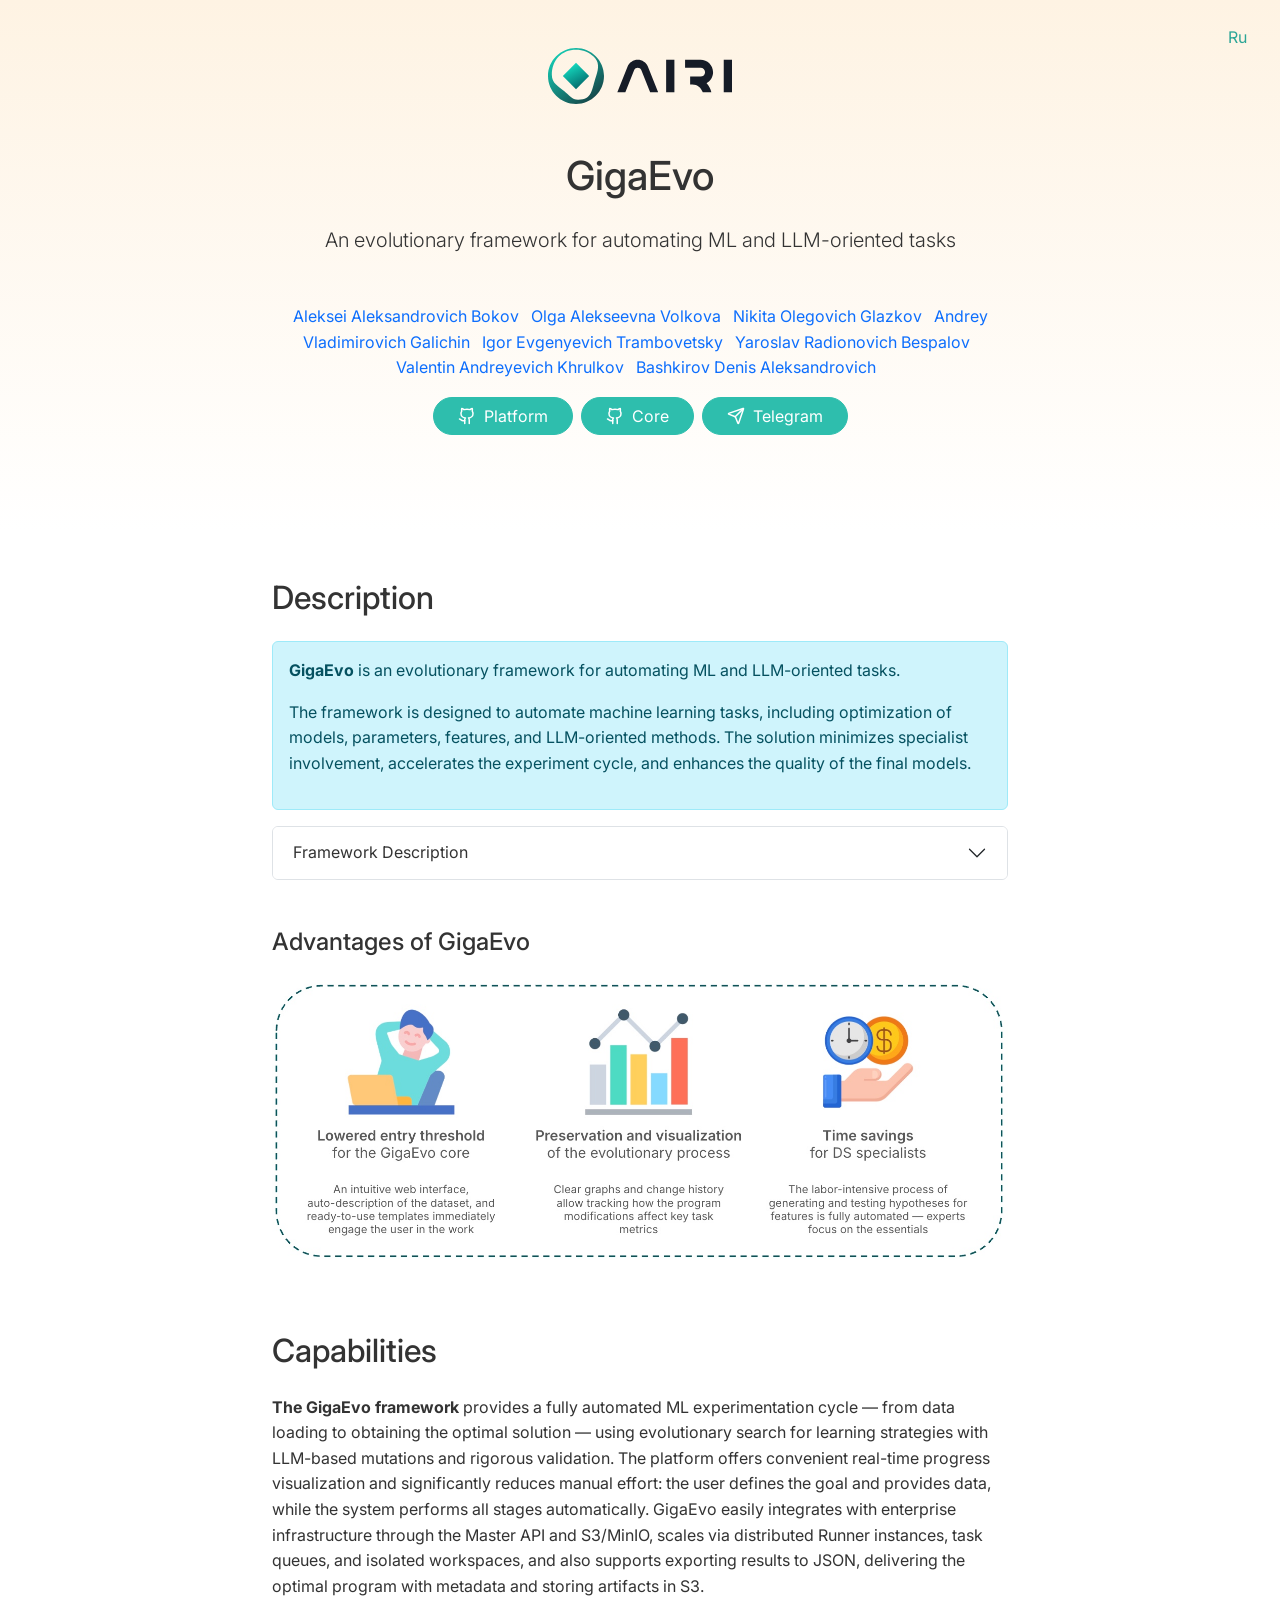
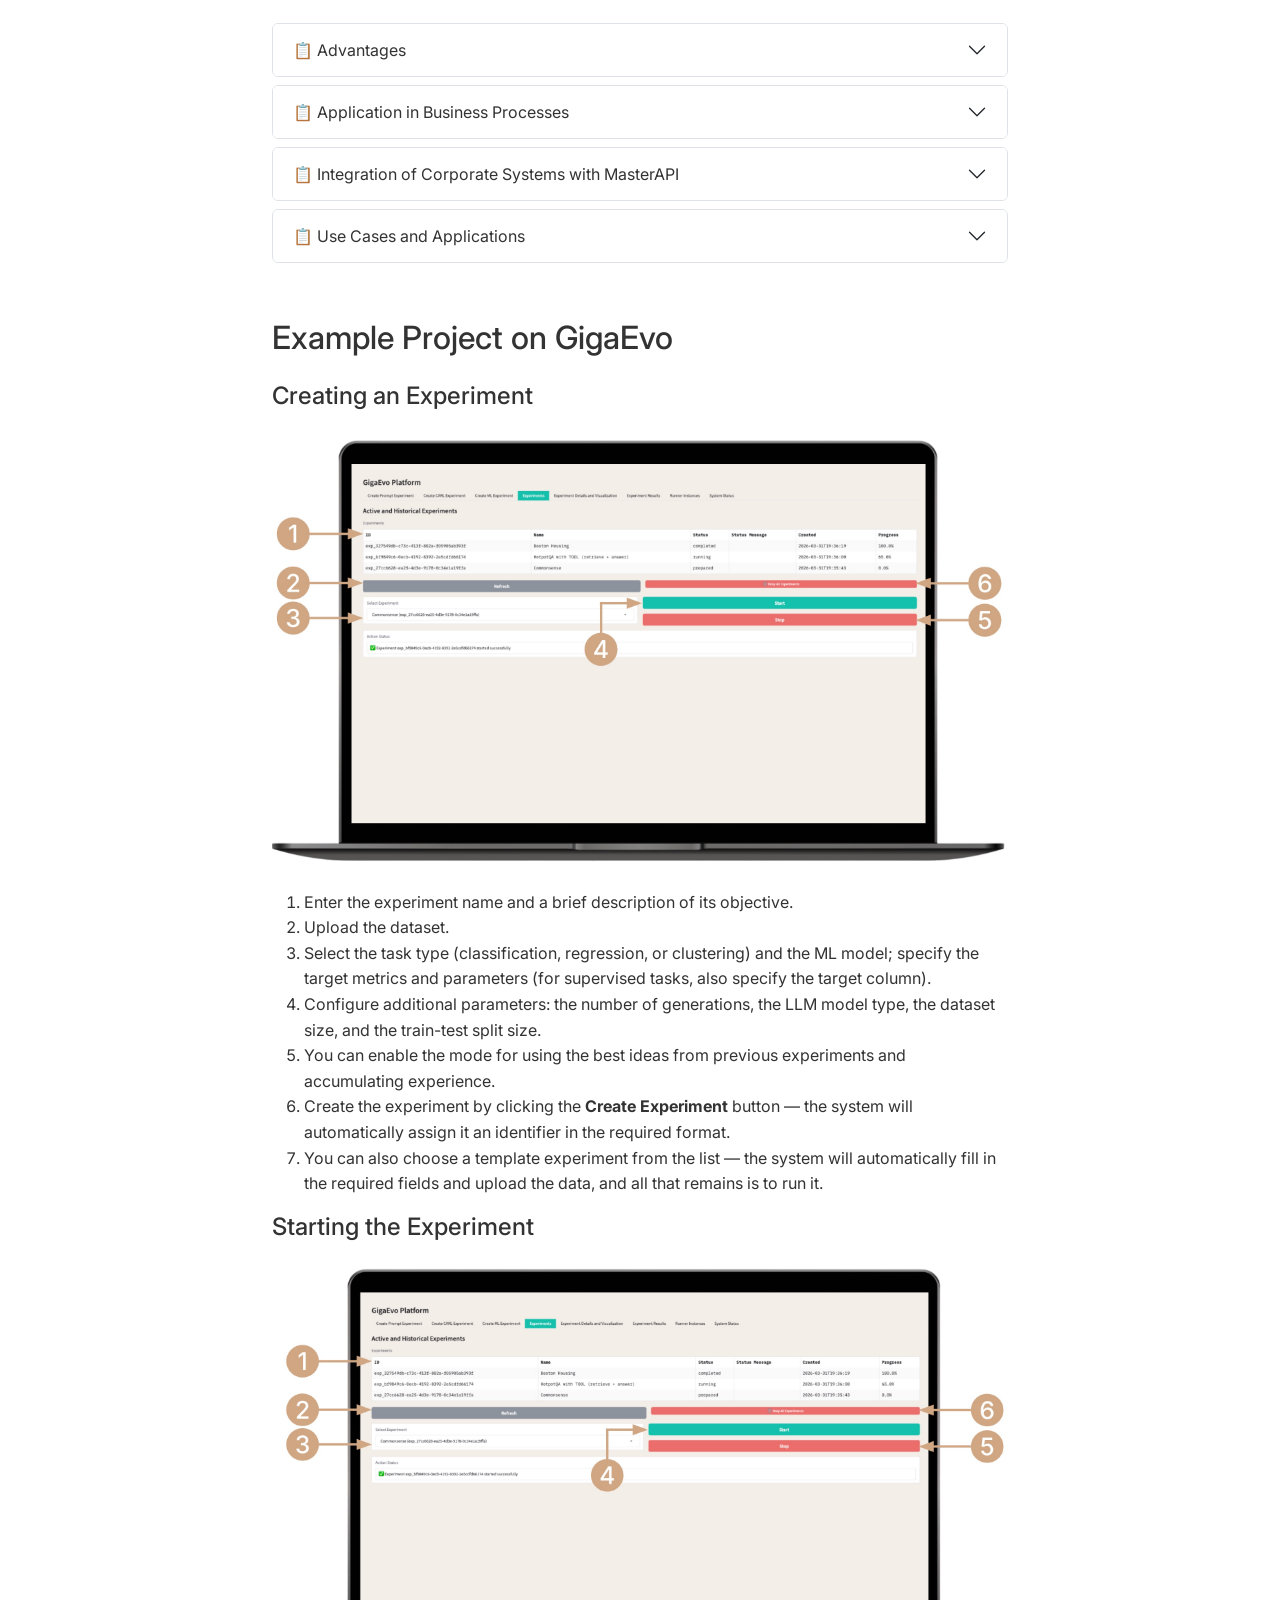
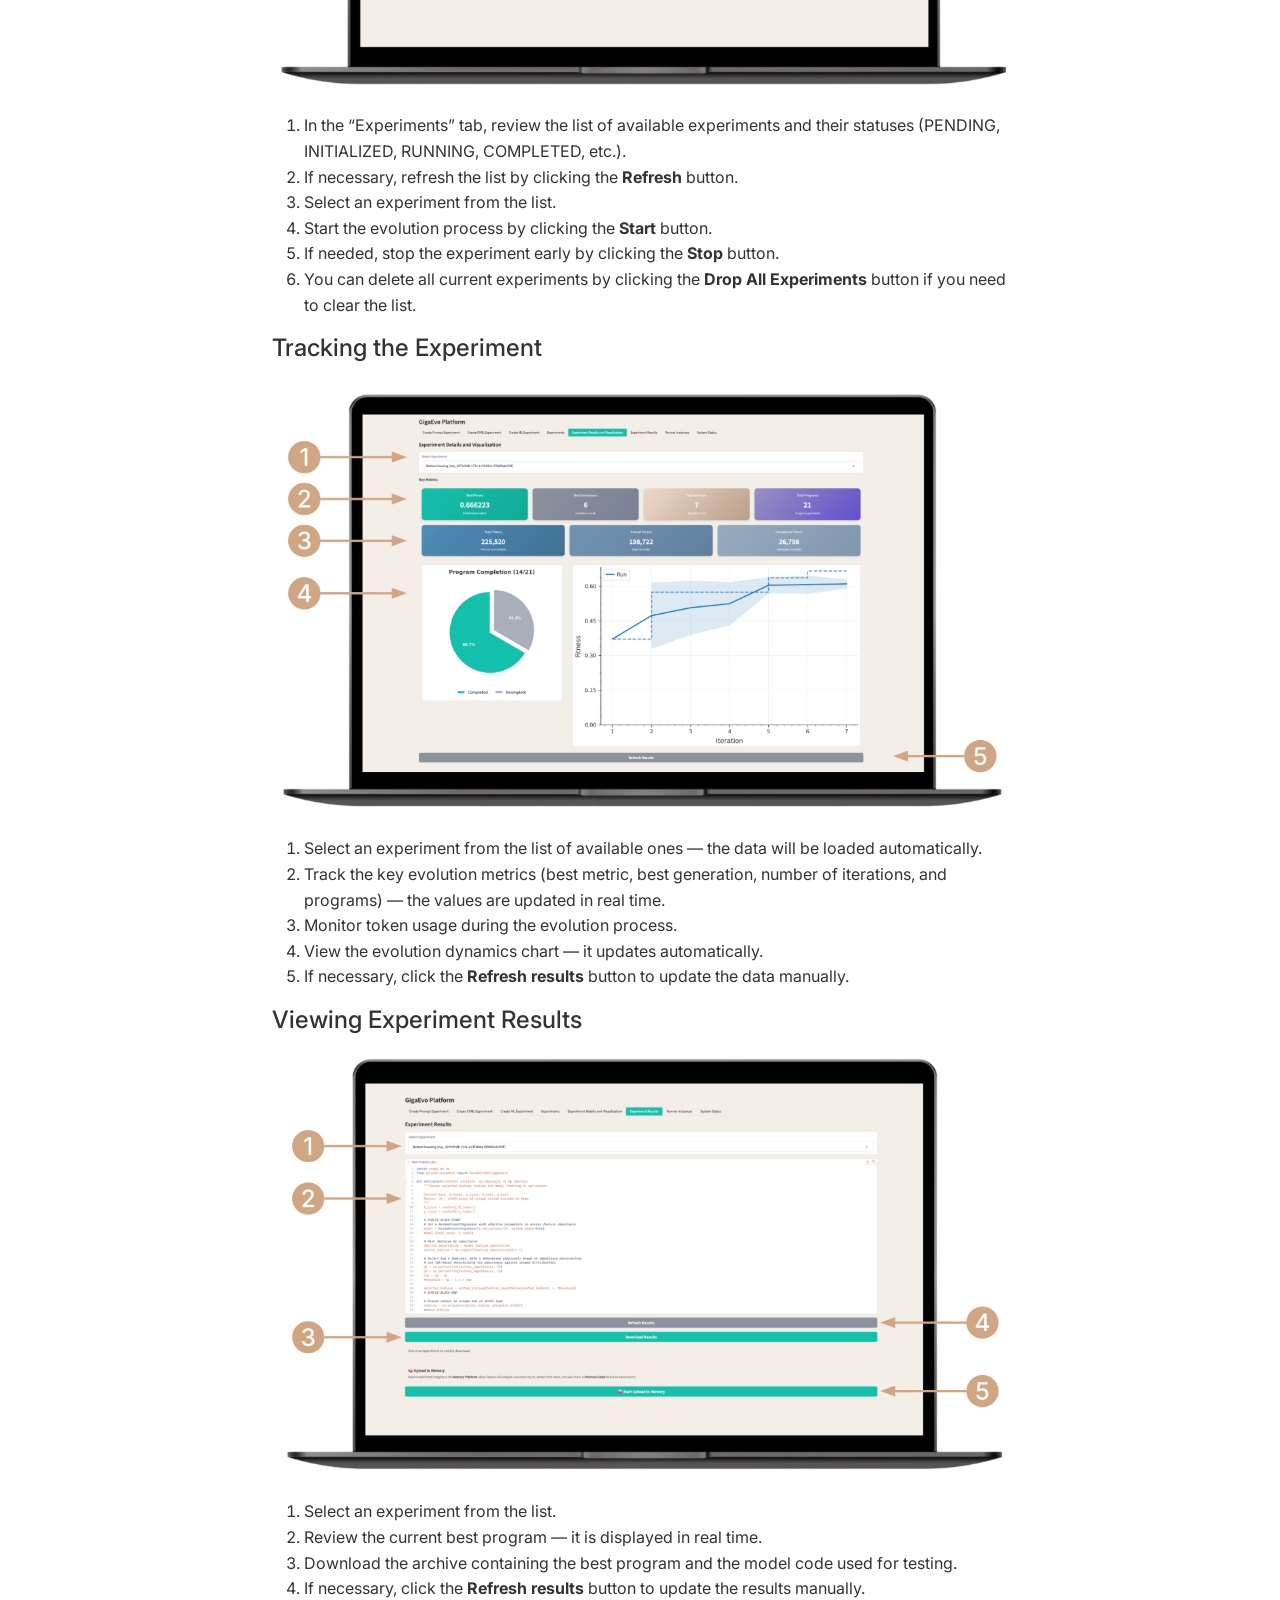
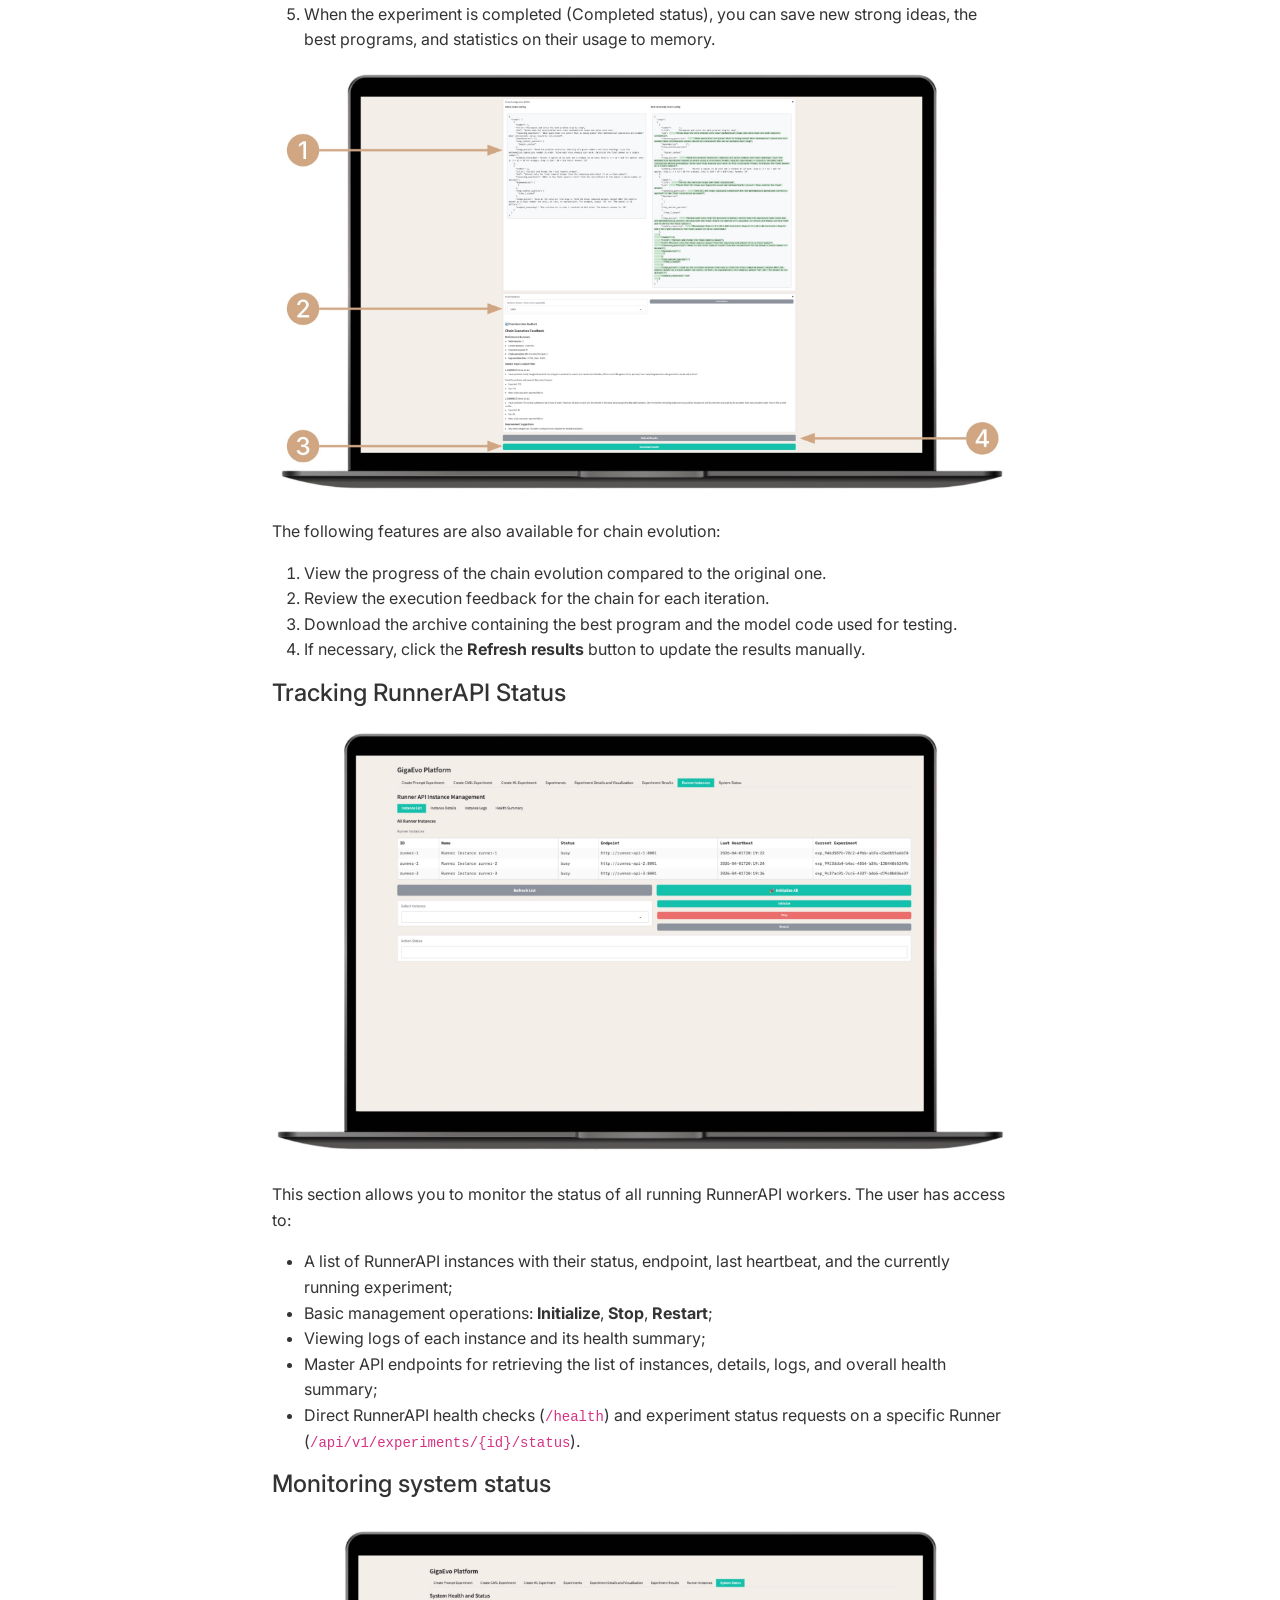
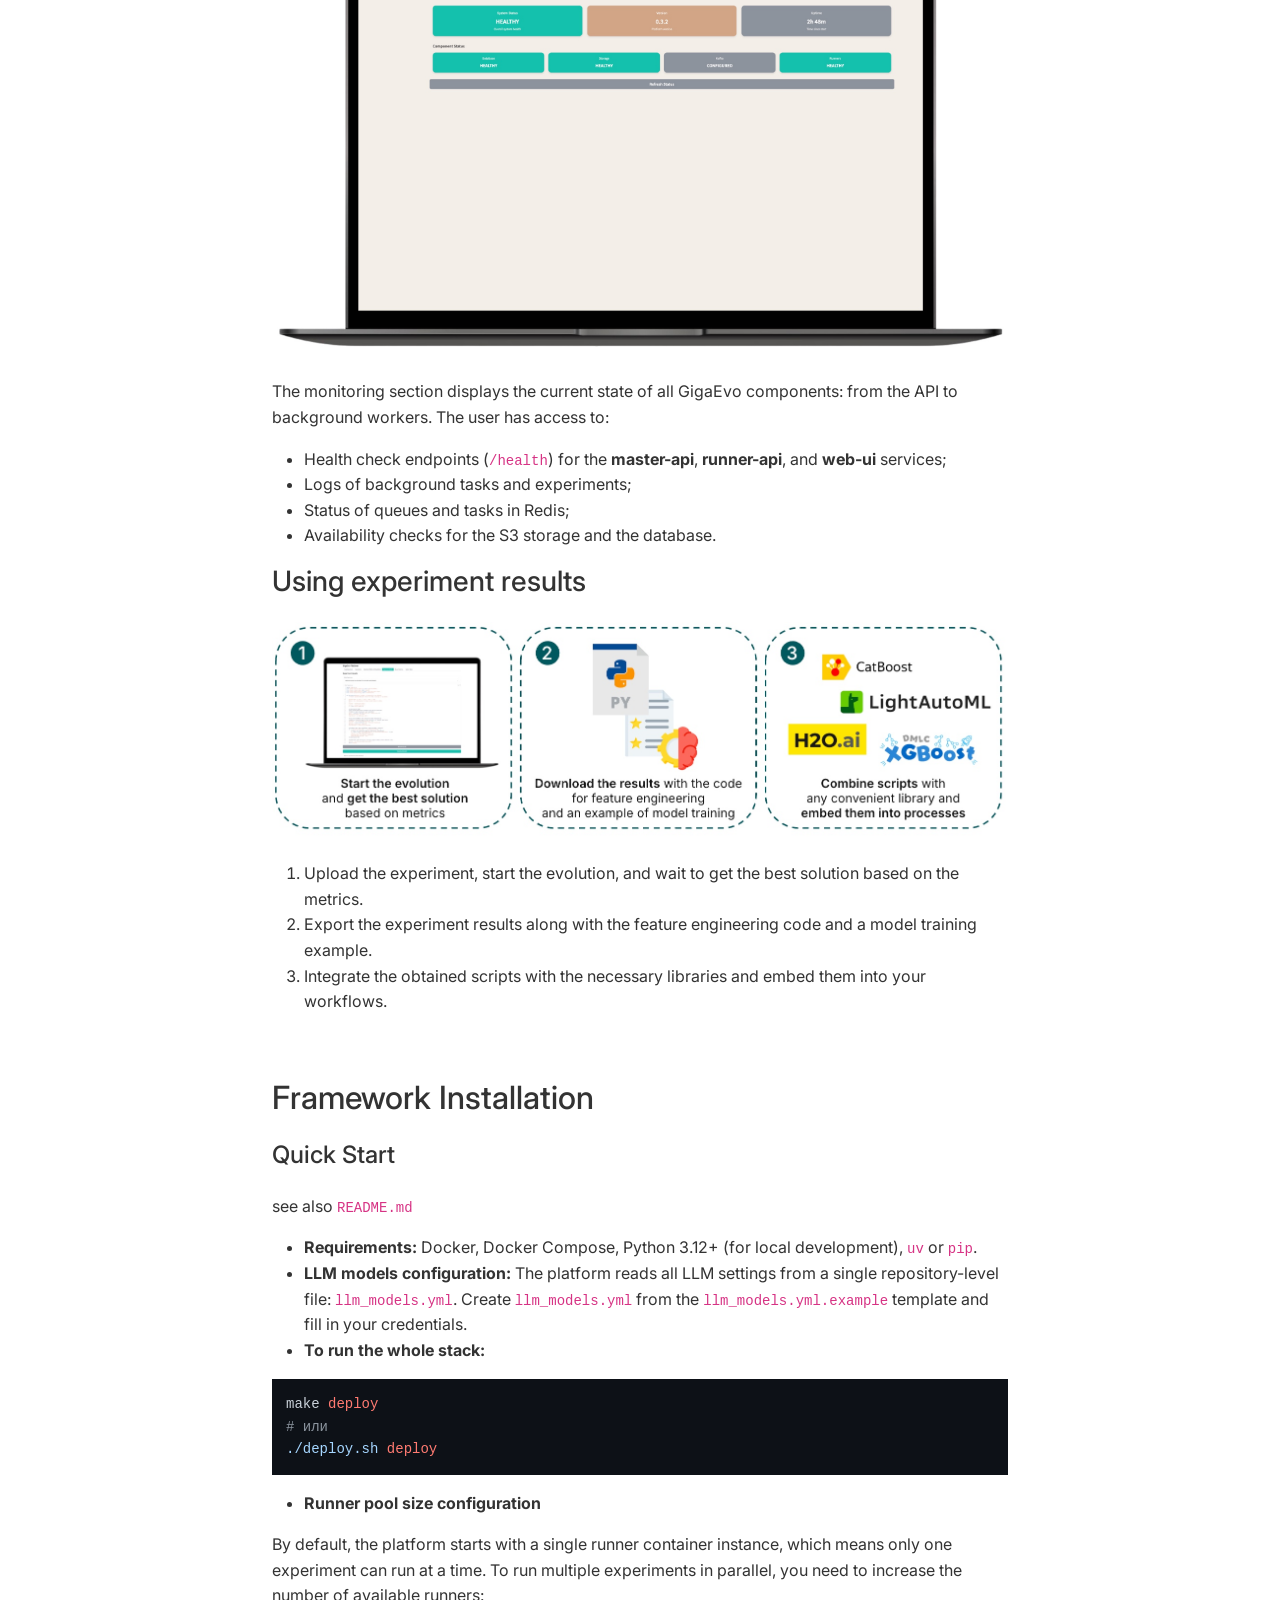
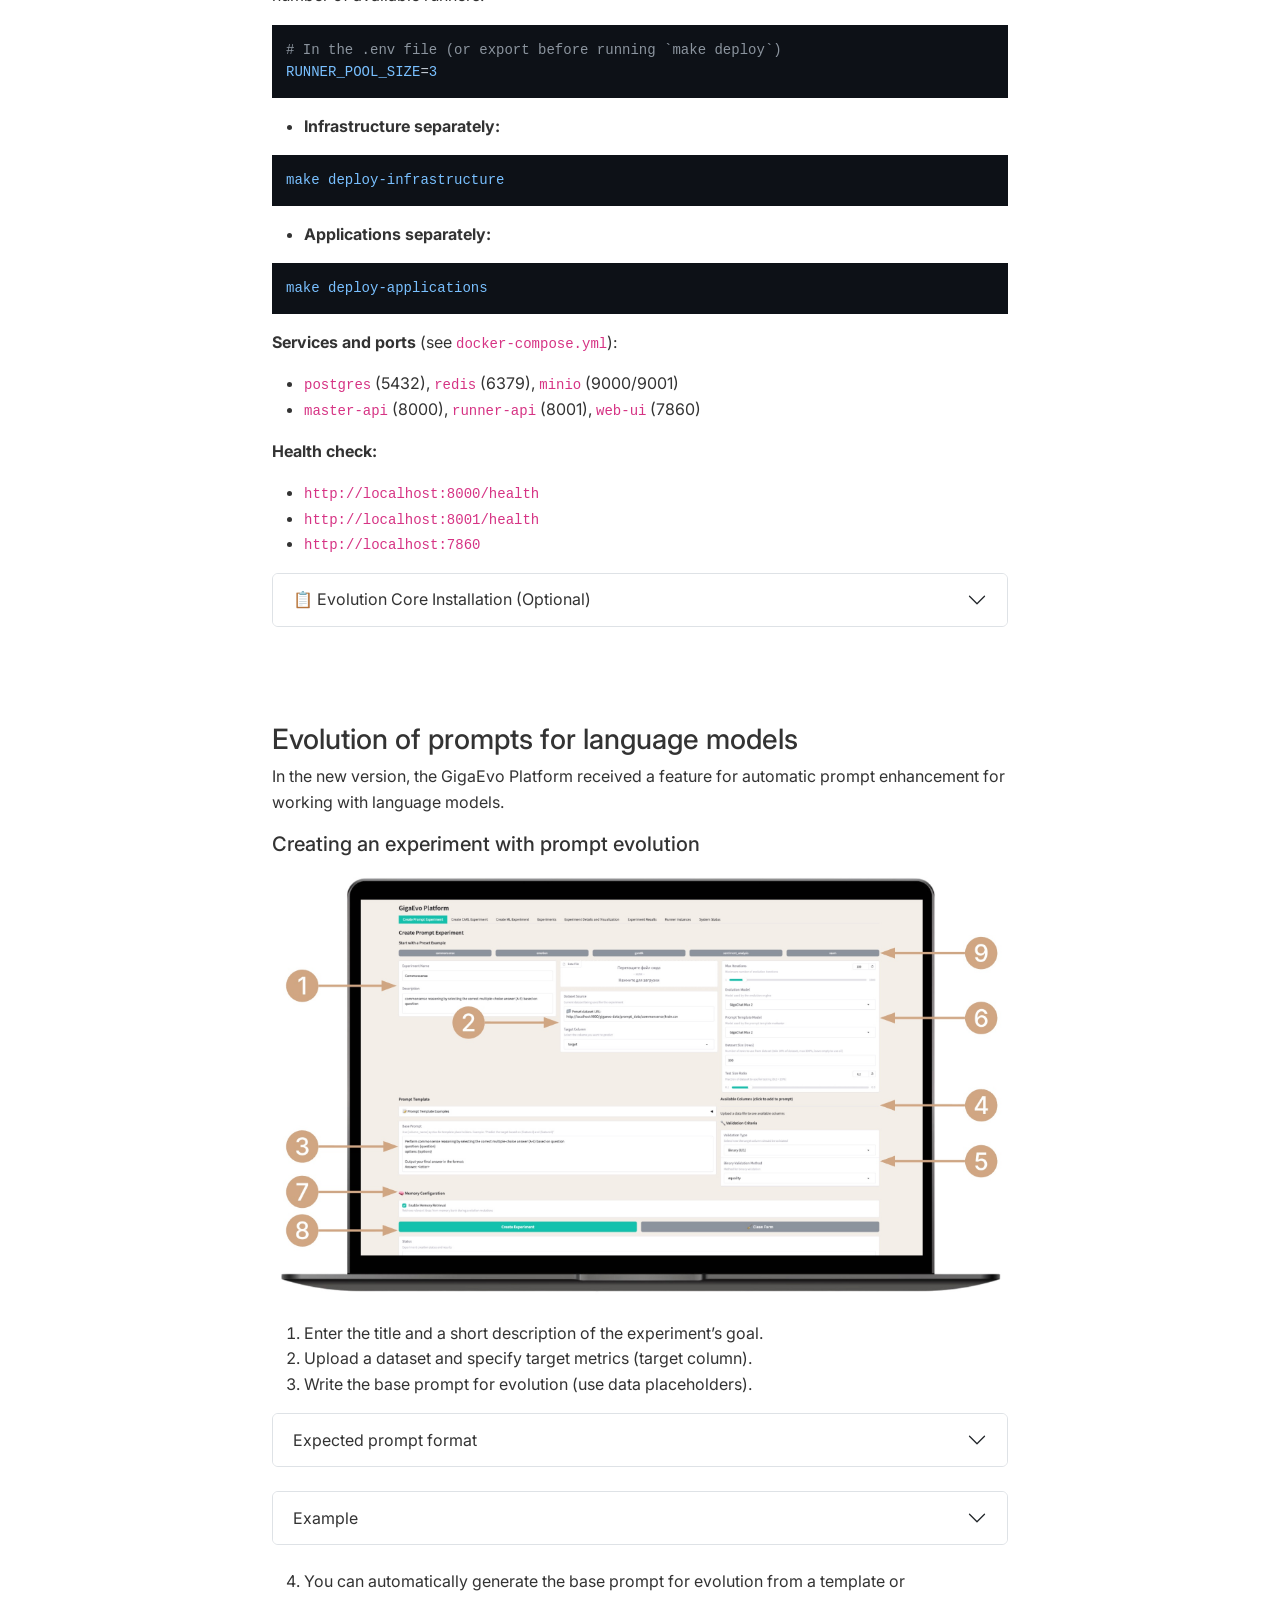
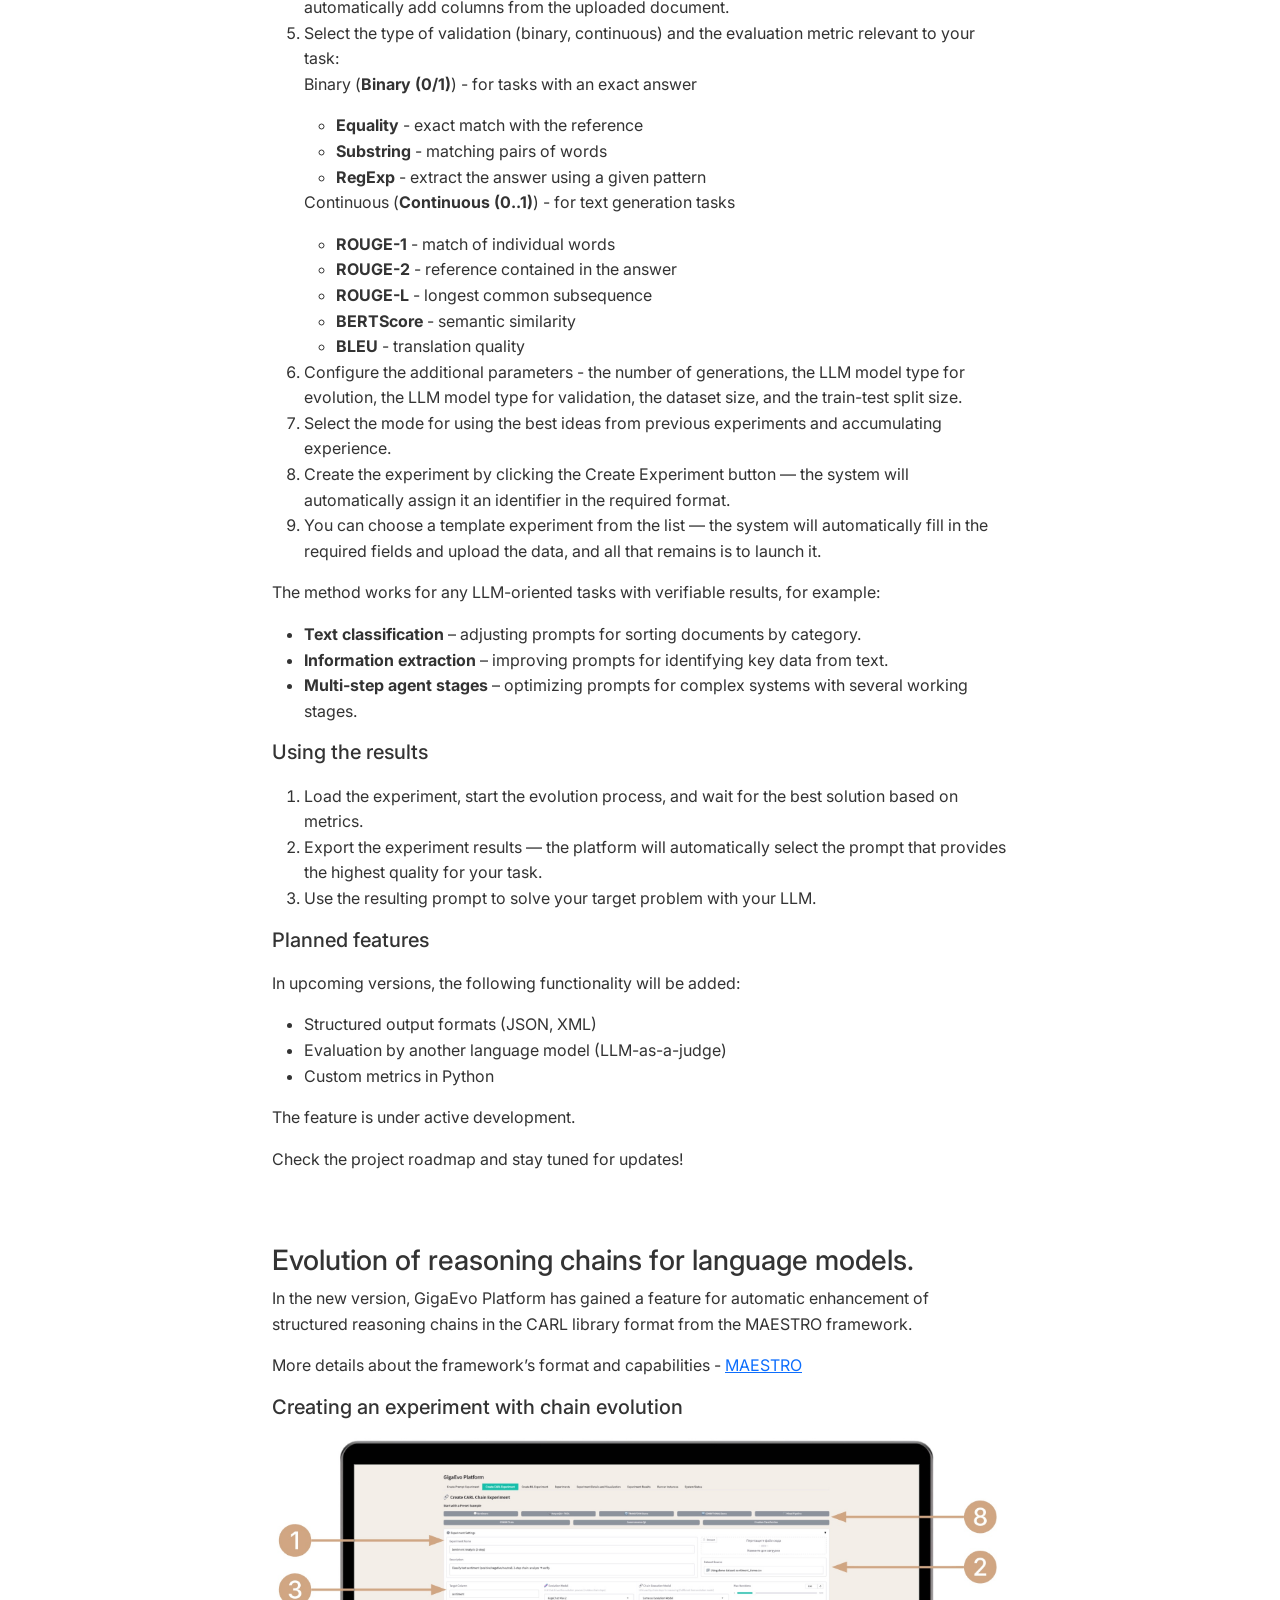
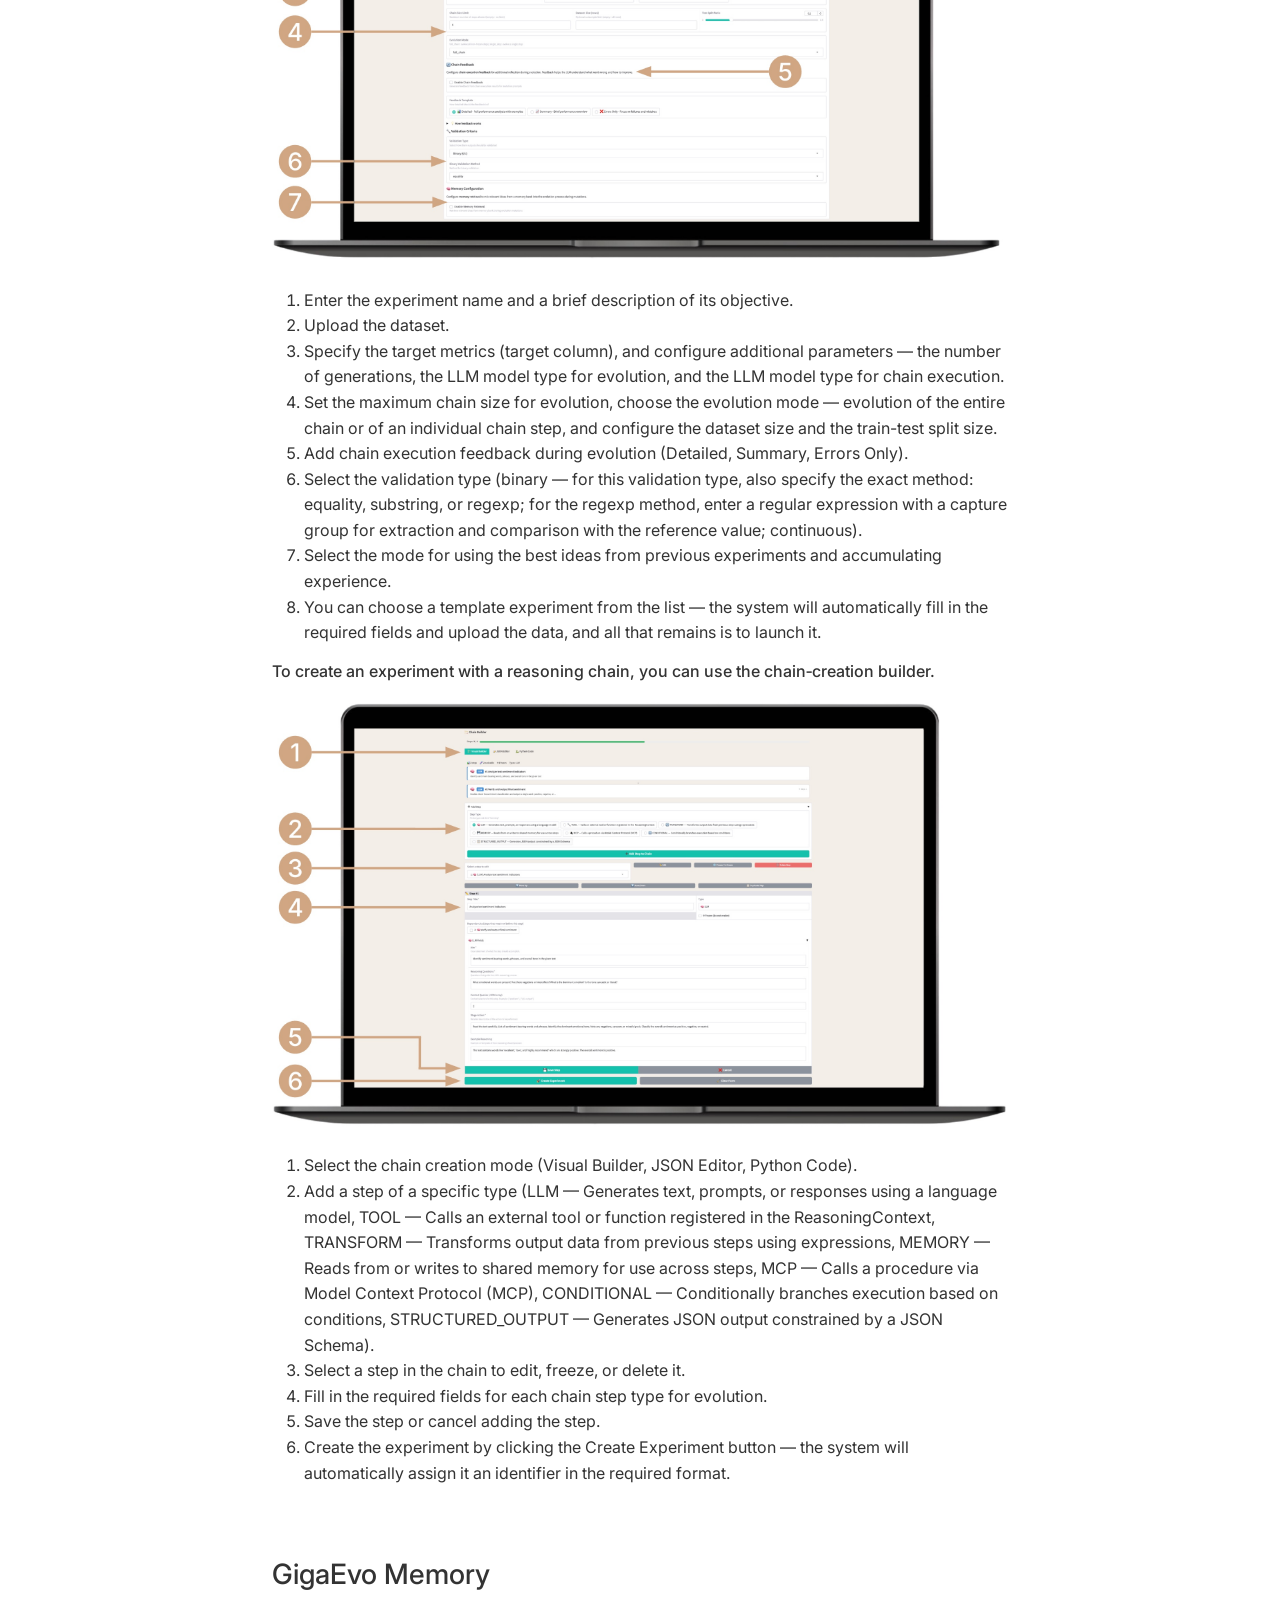
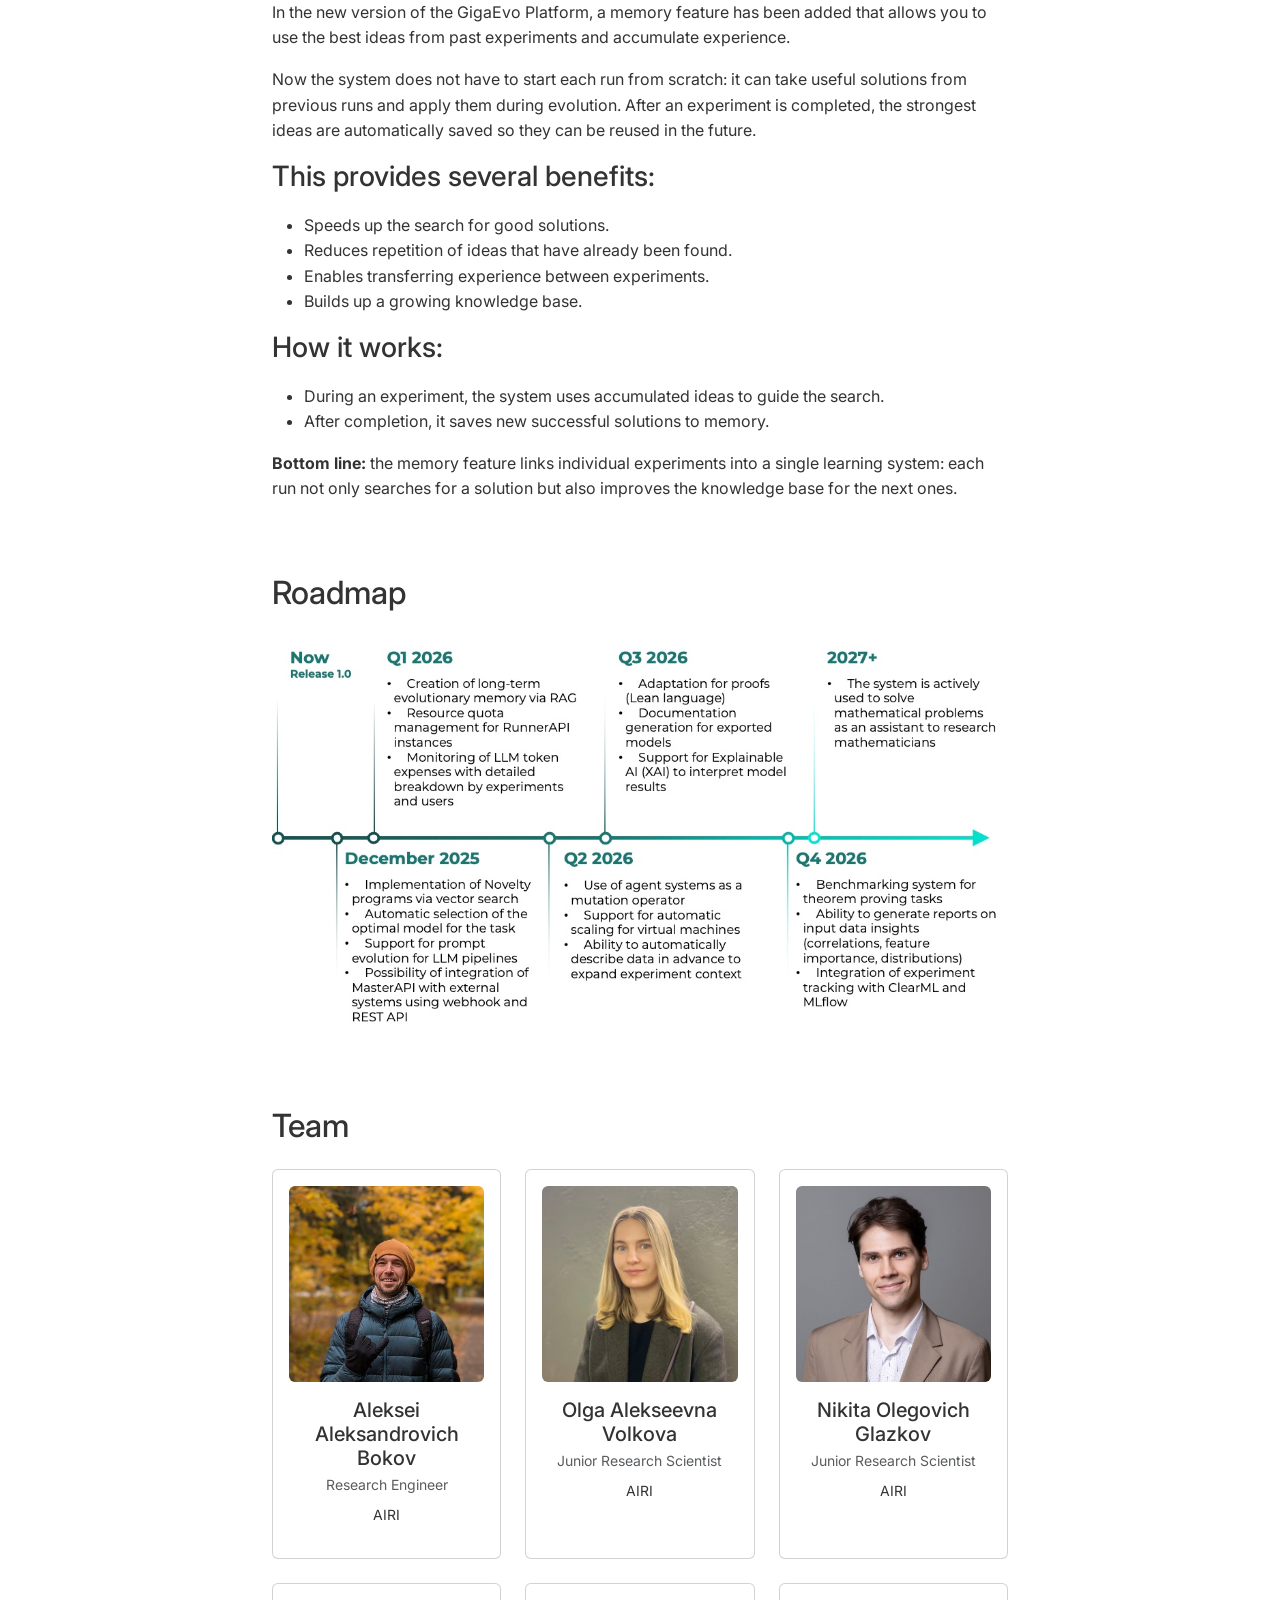
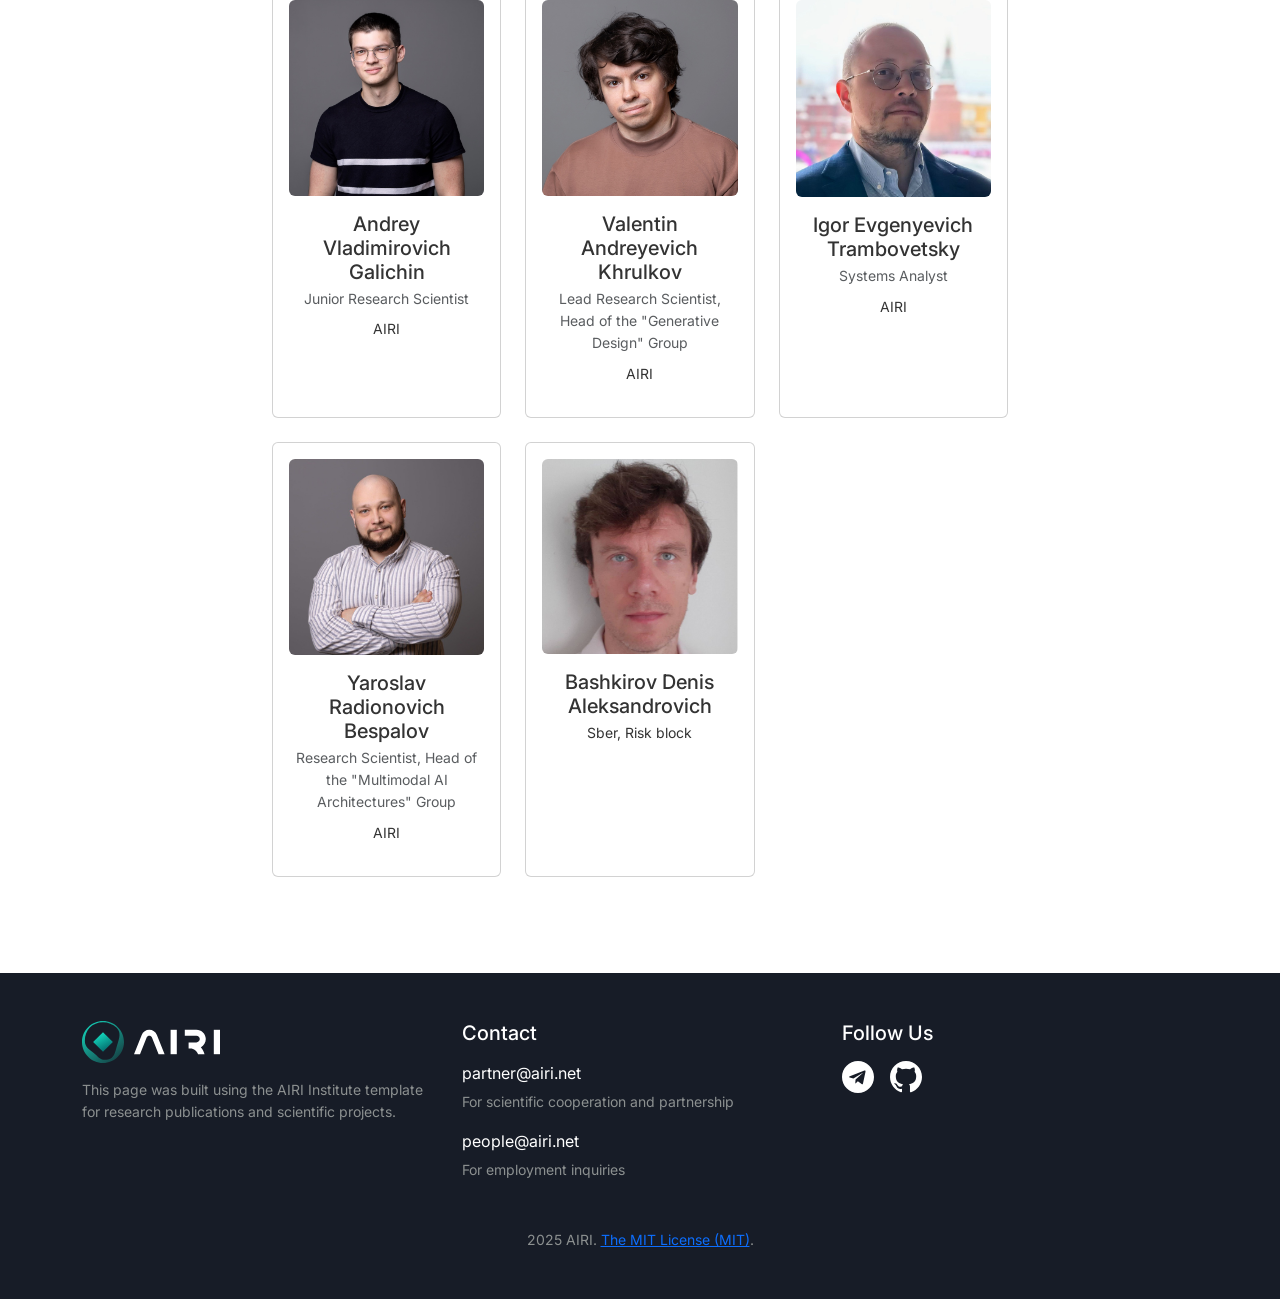
==== commit 1734b5a3: "0.3" ====
--- a/docs/index-en.html
+++ b/docs/index-en.html
@@ -1093,6 +1093,41 @@
                 </div>
             </section>
 
+            <!-- GigaEvo Memory -->
+            <section class="mb-5" id="evo_memory">
+                <div class="container">
+                    <div class="row justify-content-center">
+                        <div class="col-lg-8">
+                            <!-- Main section heading -->
+                            <h3 class="mb-2">GigaEvo Memory</h3>
+
+                            <!-- Description -->
+                            <div class="mb-4">
+                                <p>In the new version of the GigaEvo Platform, a memory feature has been added that allows you to use the best ideas from past experiments and accumulate experience.</p>
+
+                                <p>Now the system does not have to start each run from scratch: it can take useful solutions from previous runs and apply them during evolution. After an experiment is completed, the strongest ideas are automatically saved so they can be reused in the future.</p>
+
+                                <h3>This provides several benefits:</h3>
+                                <ul>
+                                    <li>Speeds up the search for good solutions.</li>
+                                    <li>Reduces repetition of ideas that have already been found.</li>
+                                    <li>Enables transferring experience between experiments.</li>
+                                    <li>Builds up a growing knowledge base.</li>
+                                </ul>
+
+                                <h3>How it works:</h3>
+                                <ul>
+                                    <li>During an experiment, the system uses accumulated ideas to guide the search.</li>
+                                    <li>After completion, it saves new successful solutions to memory.</li>
+                                </ul>
+
+                                <p><strong>Bottom line:</strong> the memory feature links individual experiments into a single learning system: each run not only searches for a solution but also improves the knowledge base for the next ones.</p>
+                            </div>
+                        </div>
+                    </div>
+                </div>
+            </section>
+
 
             <!-- Дорожная карта -->
             <section class="mb-5" id="roadmap">
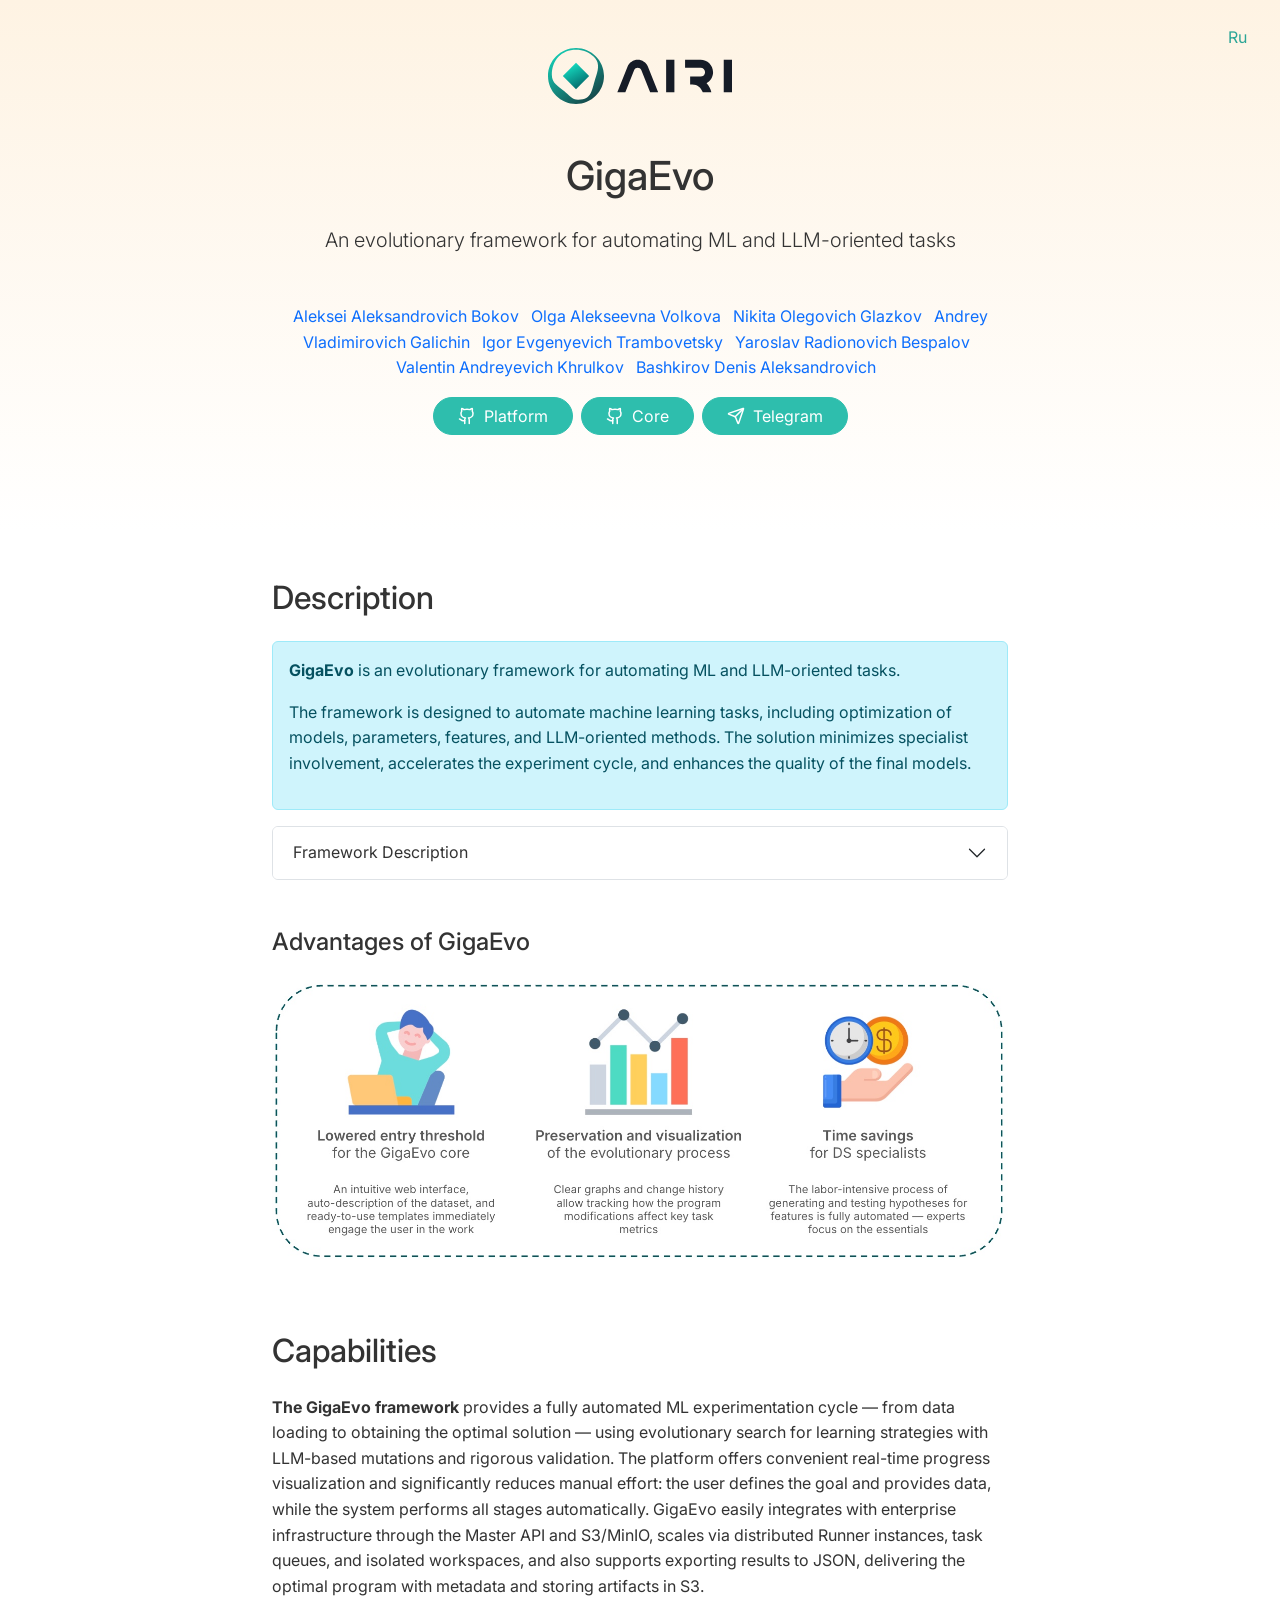
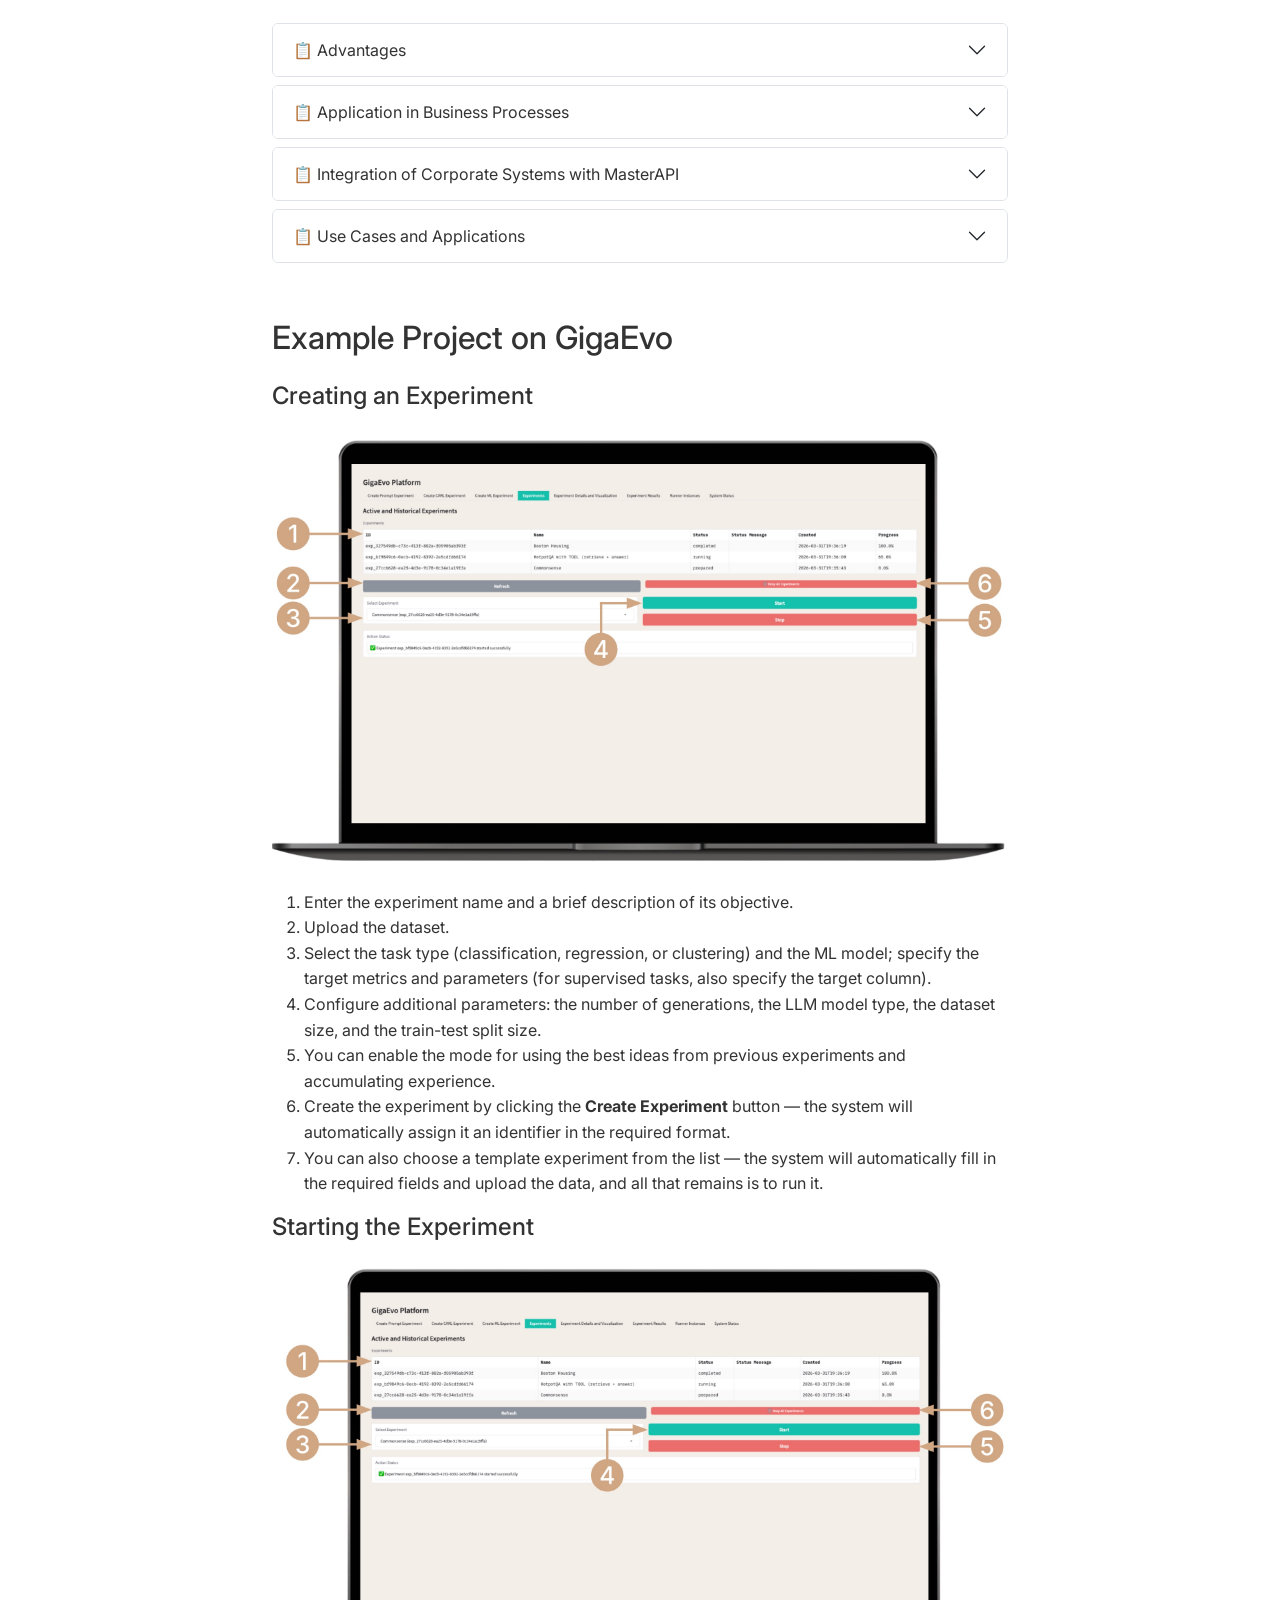
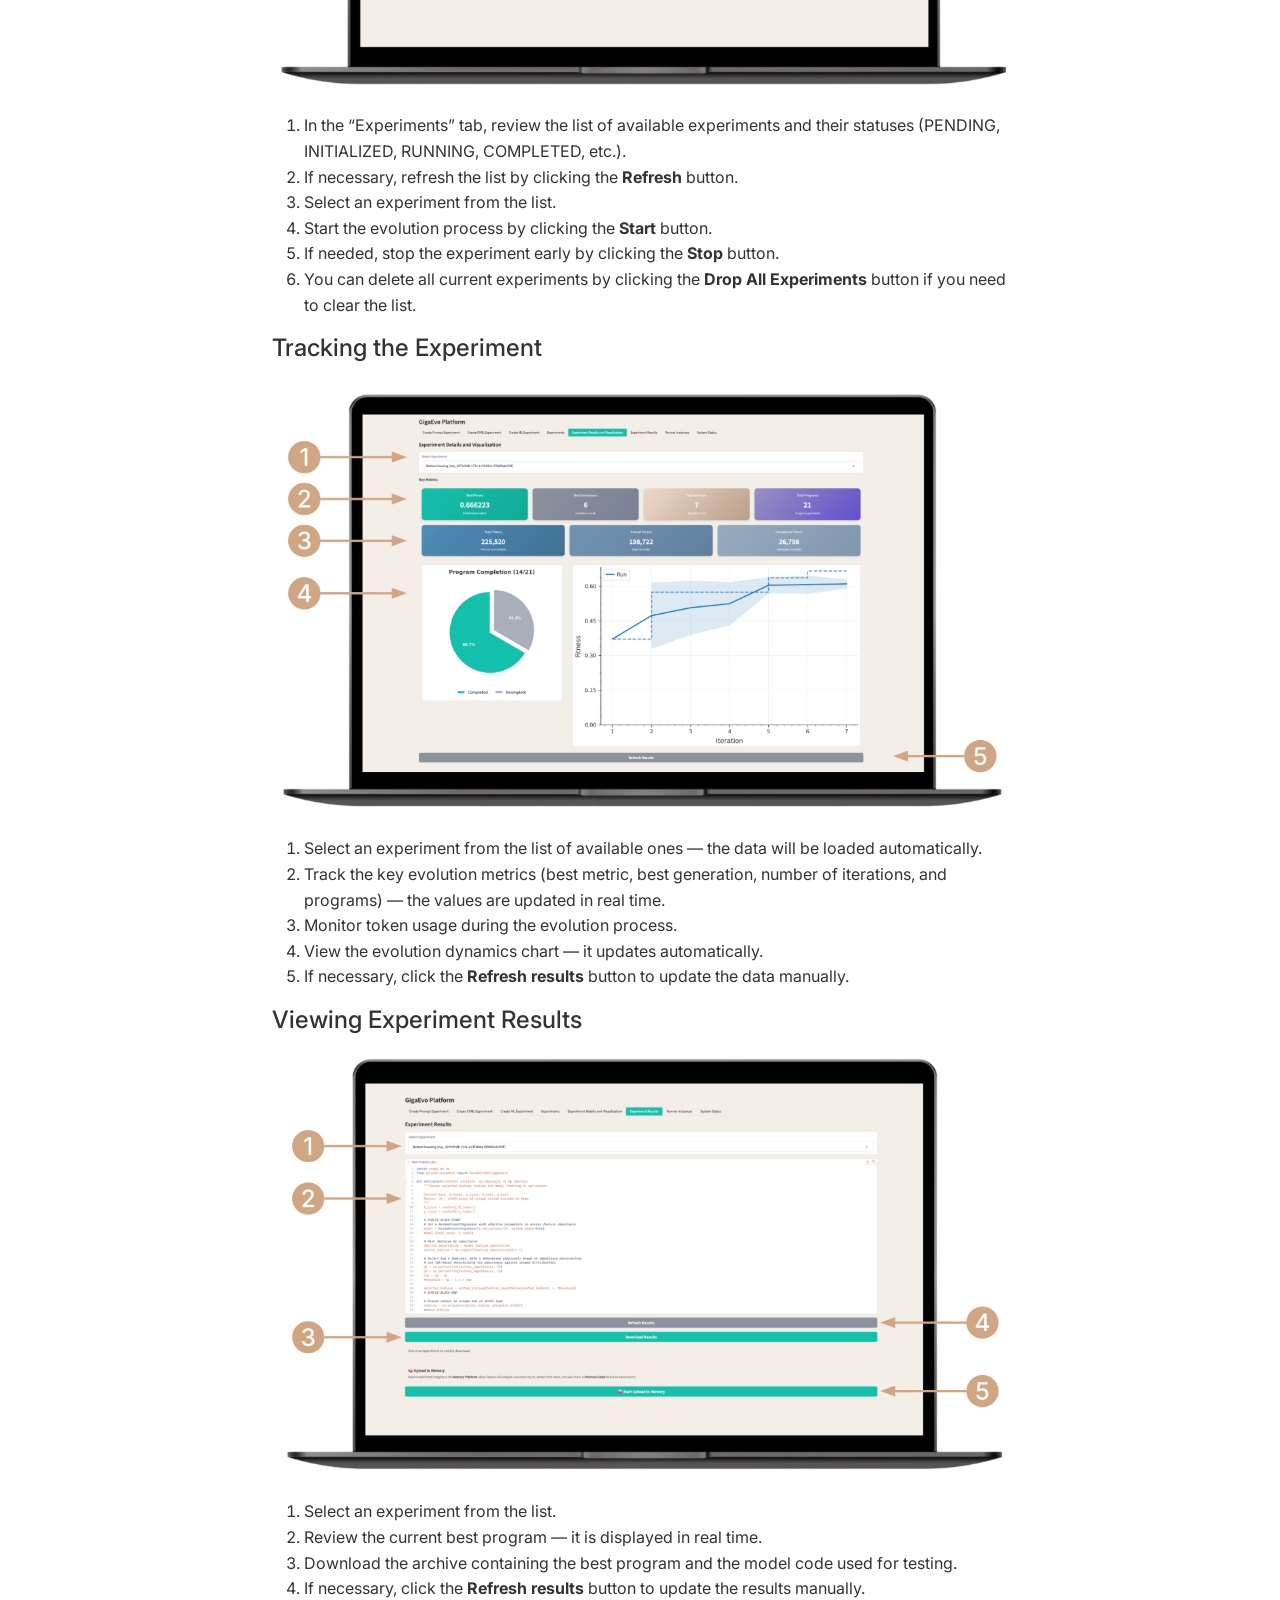
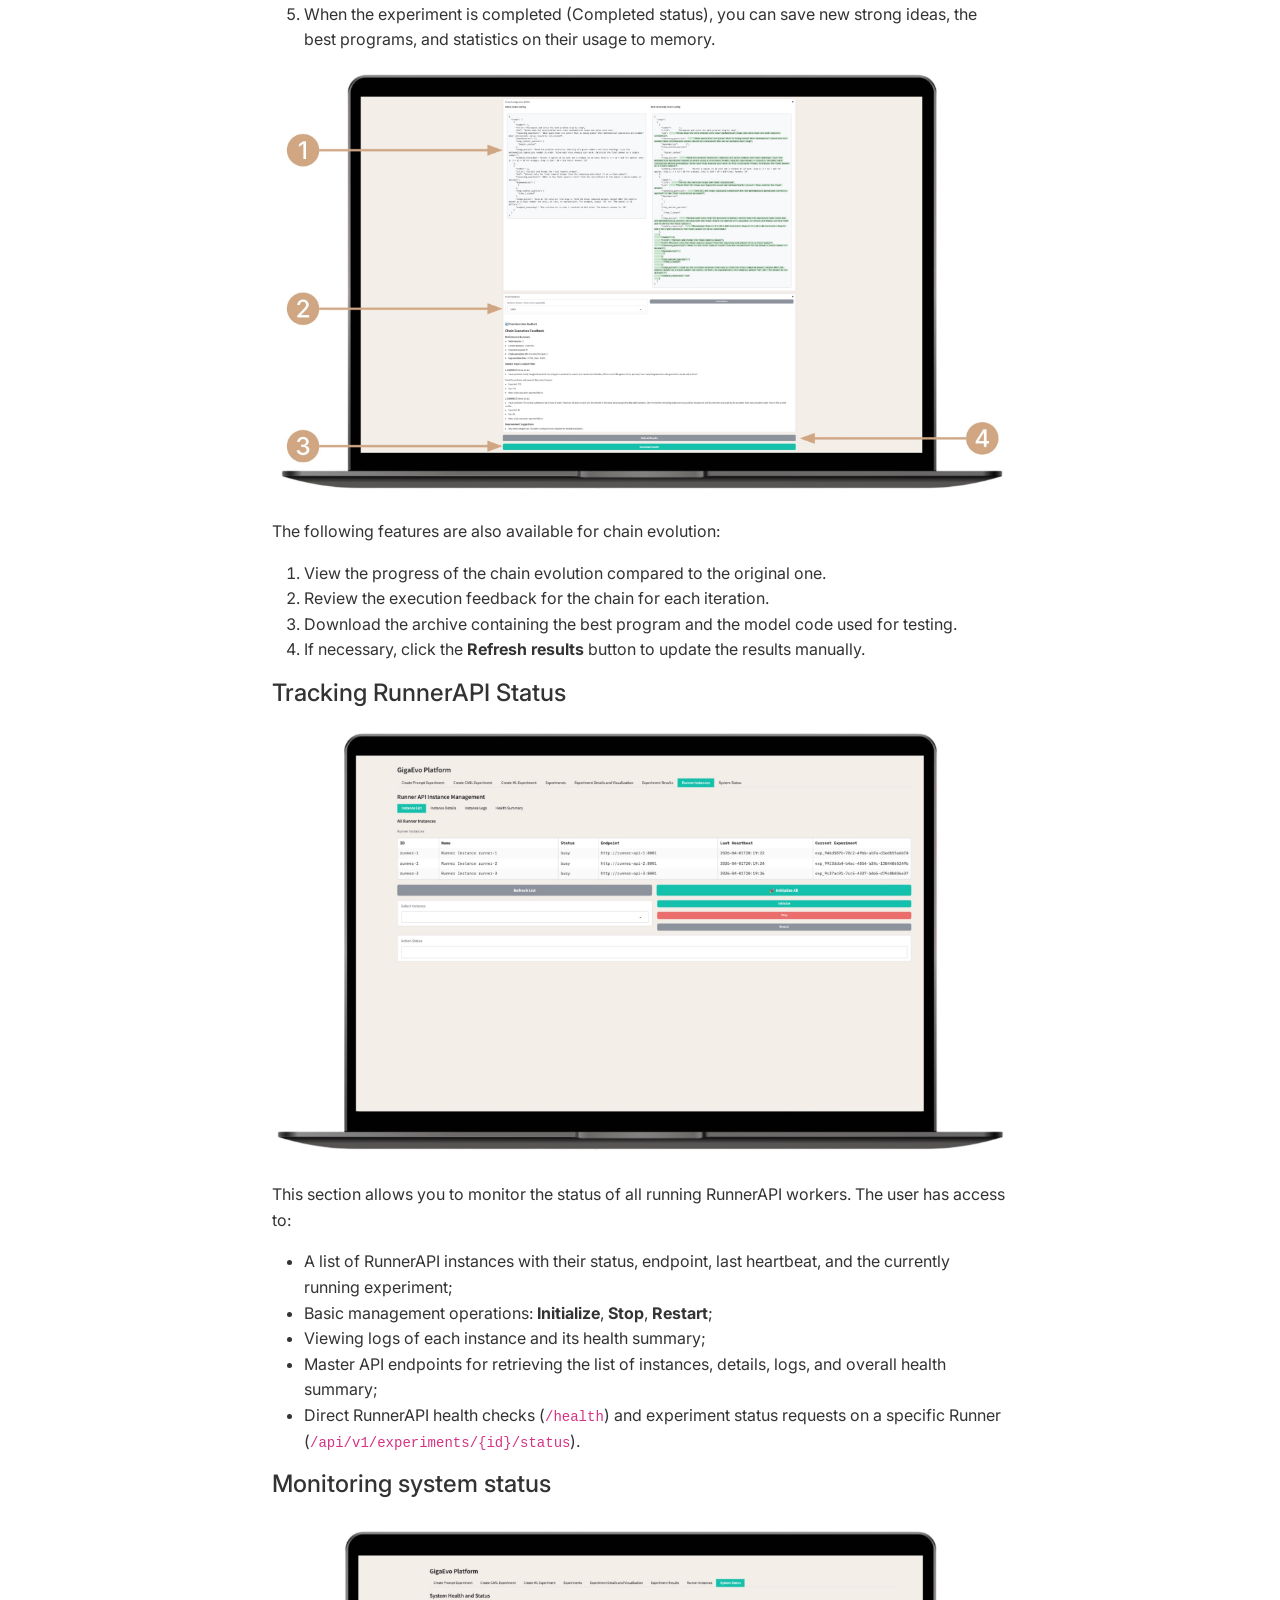
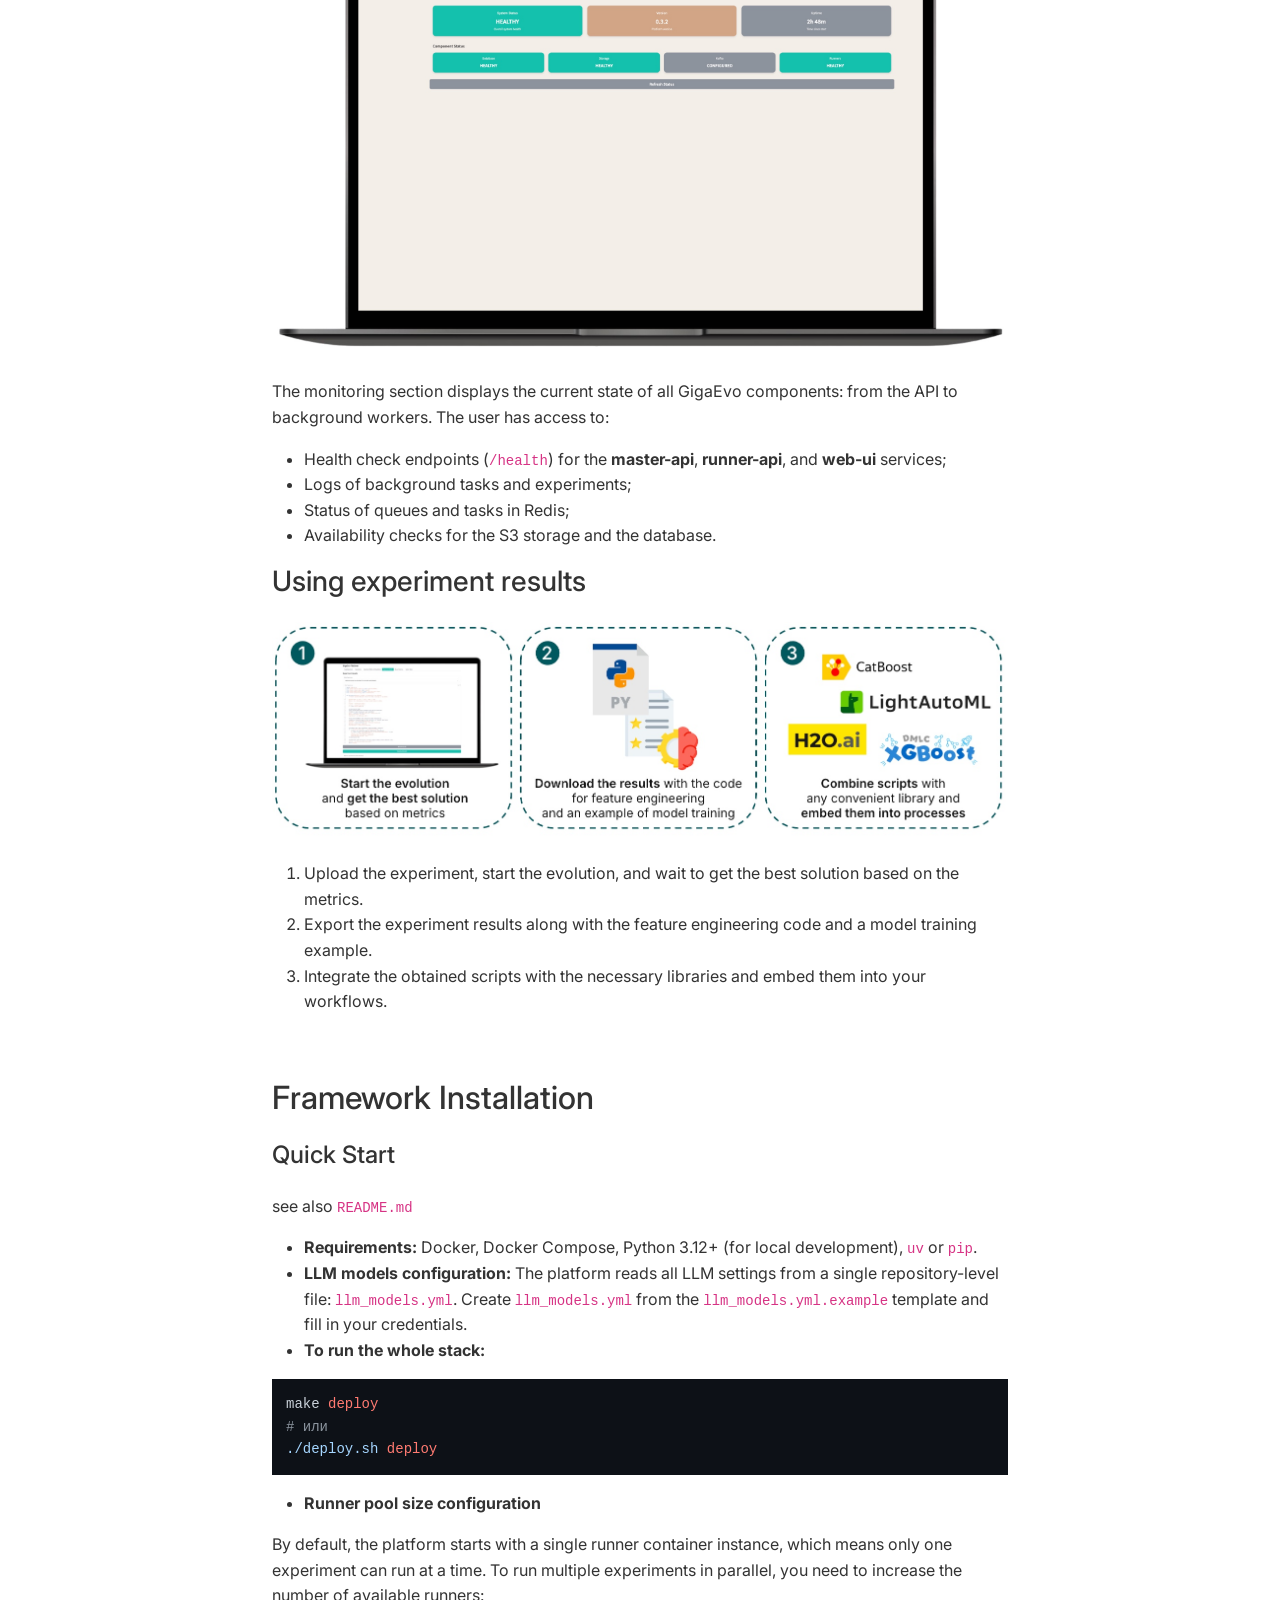
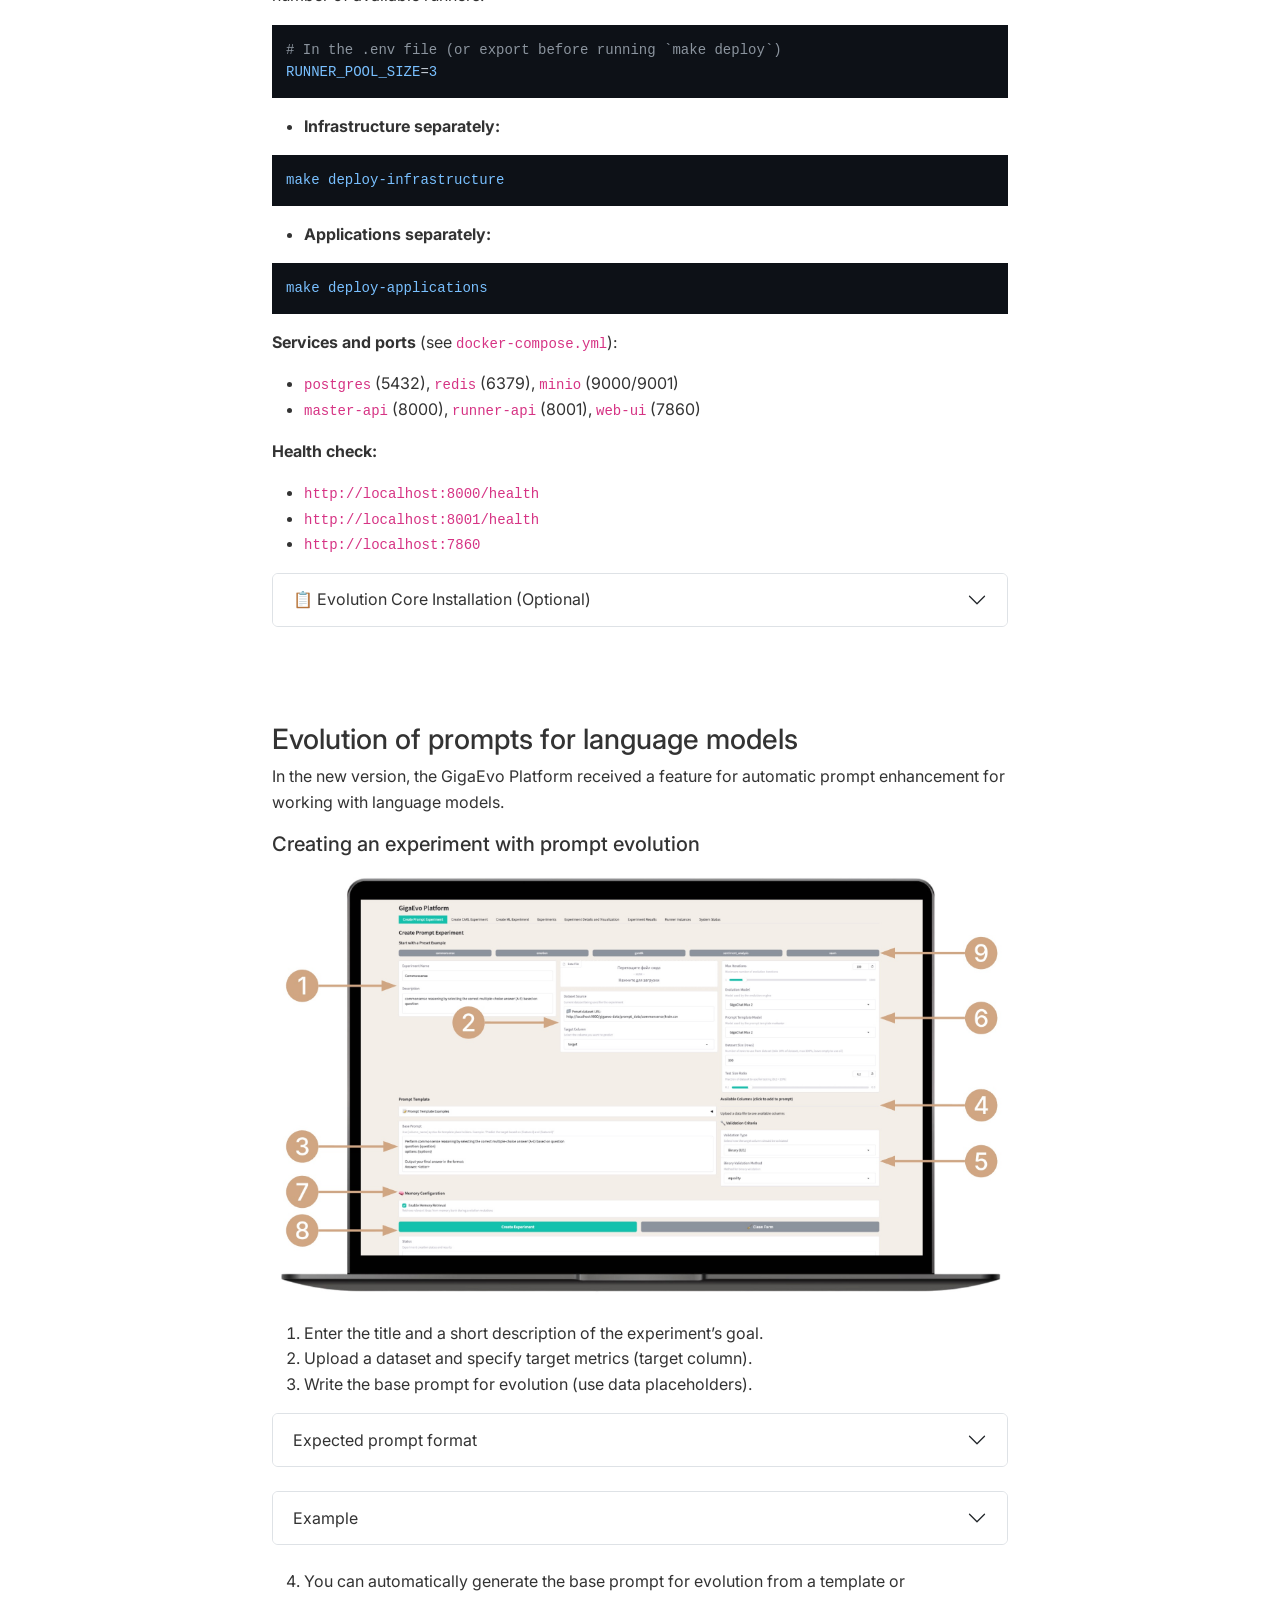
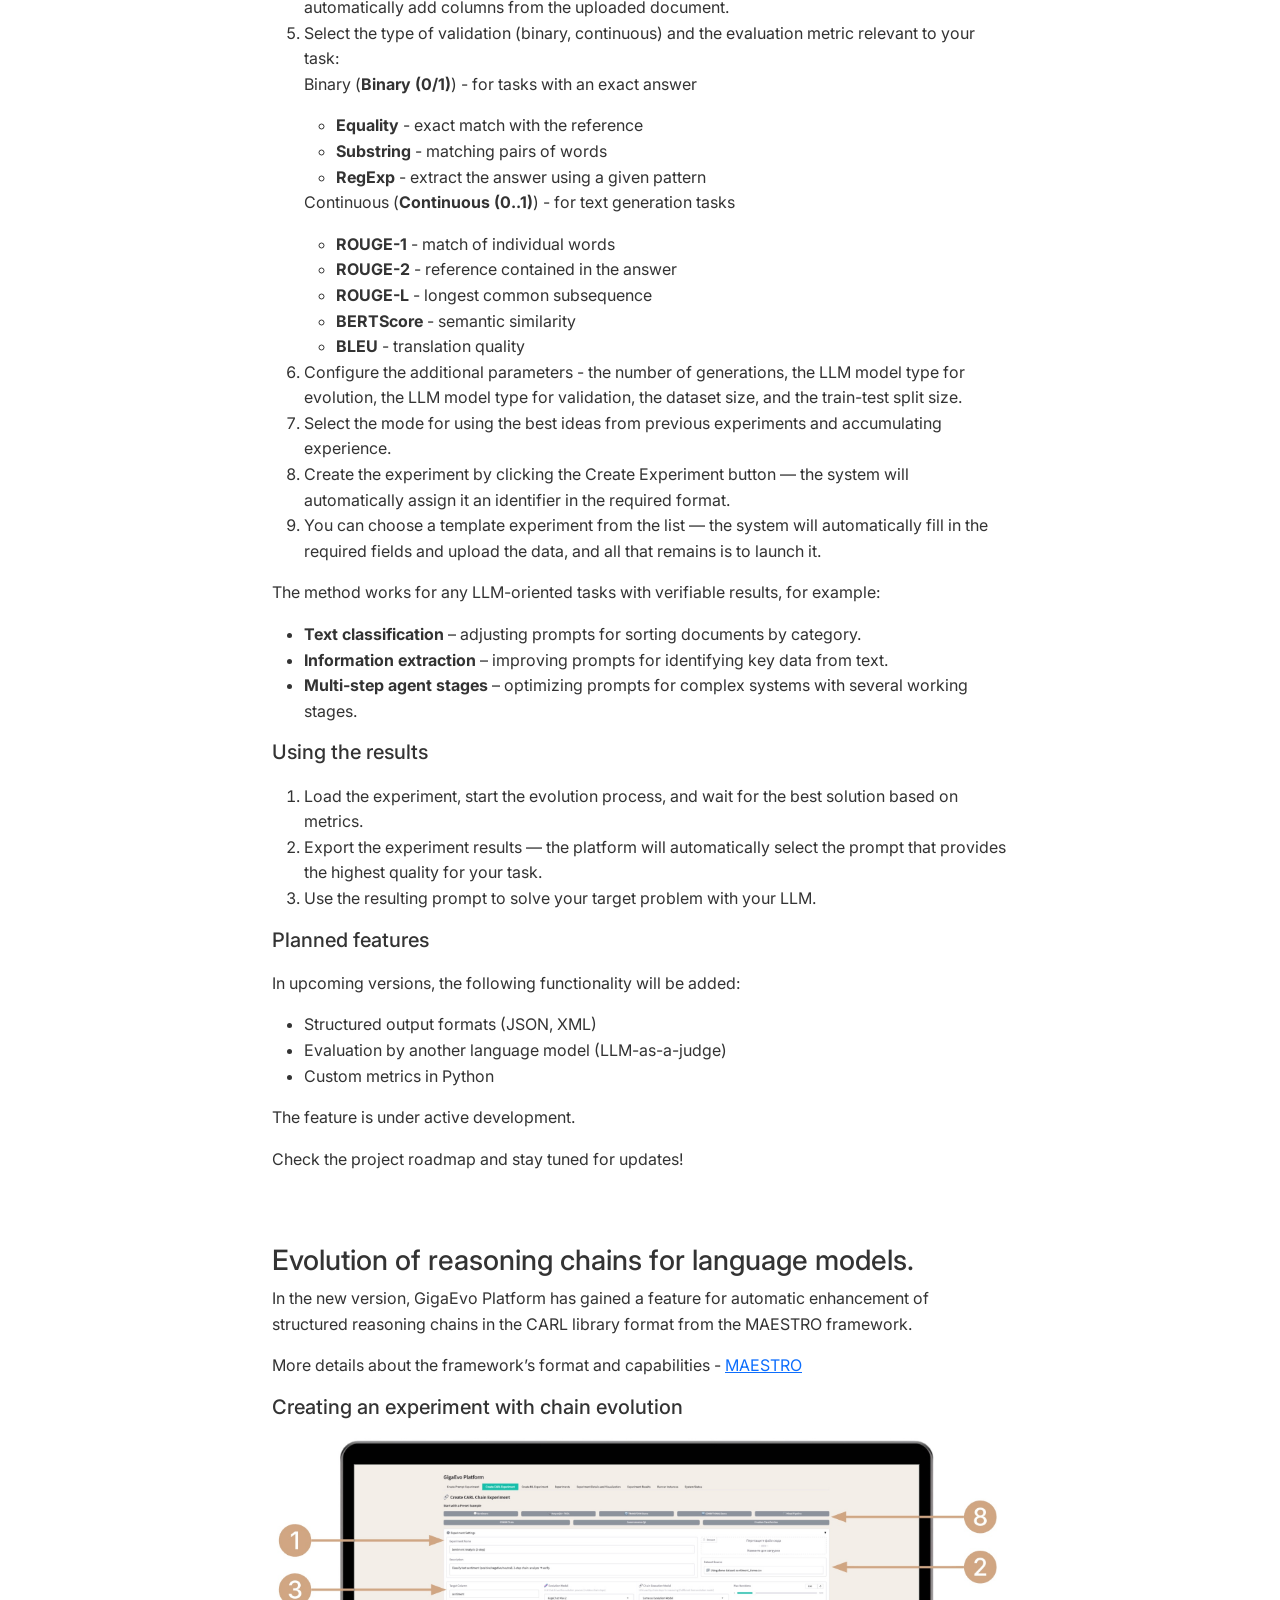
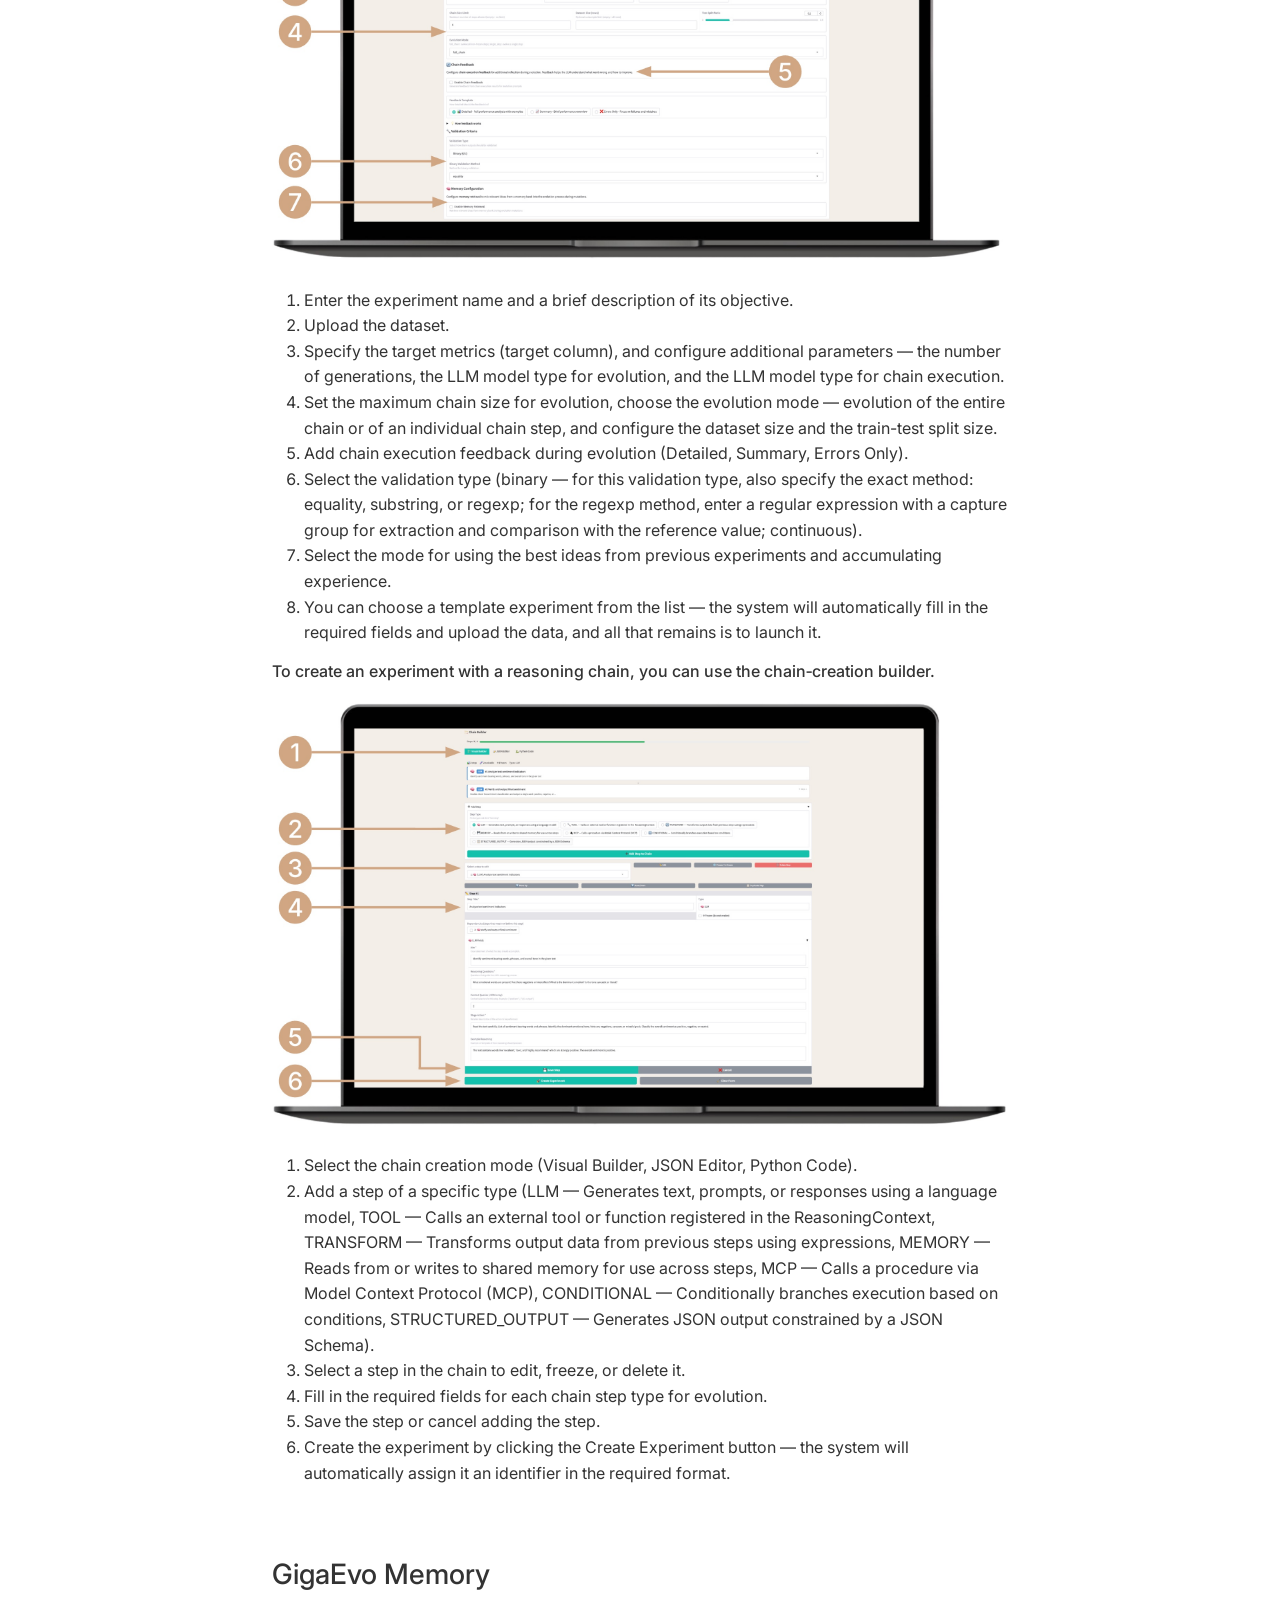
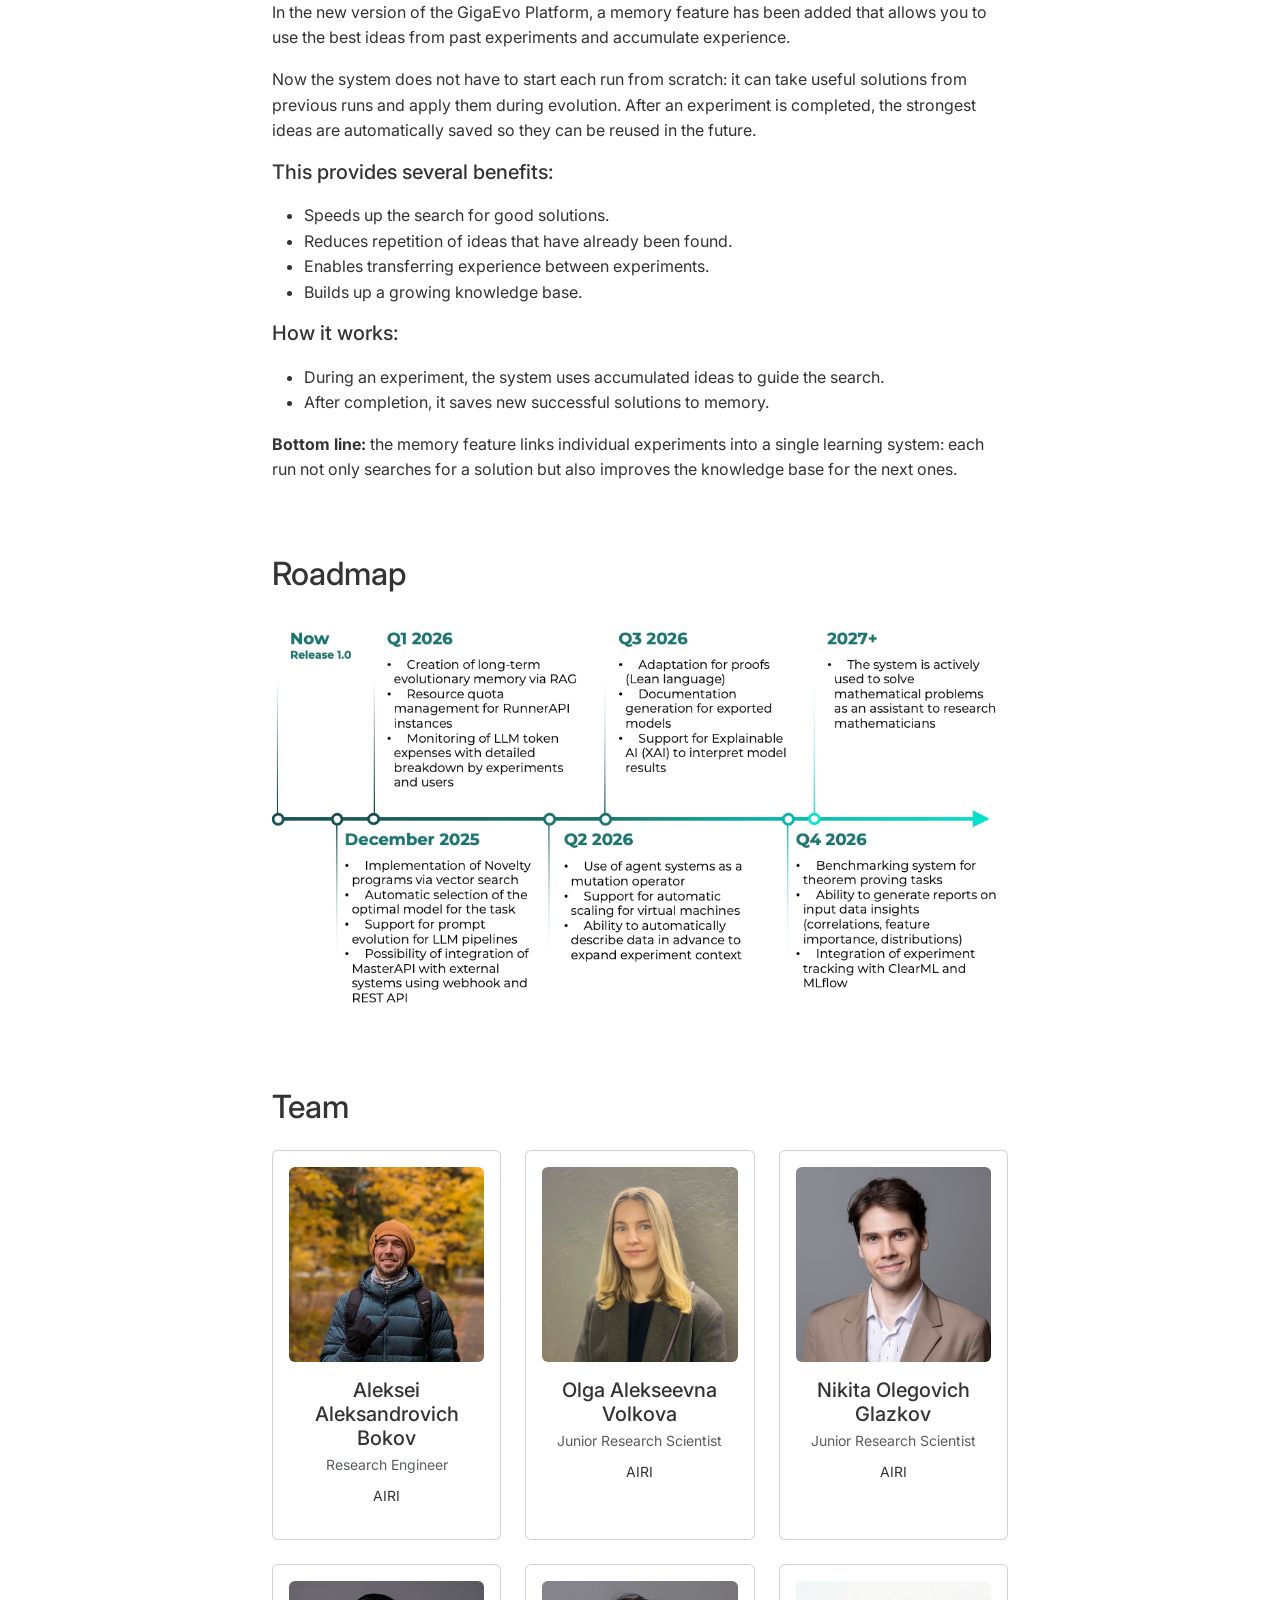
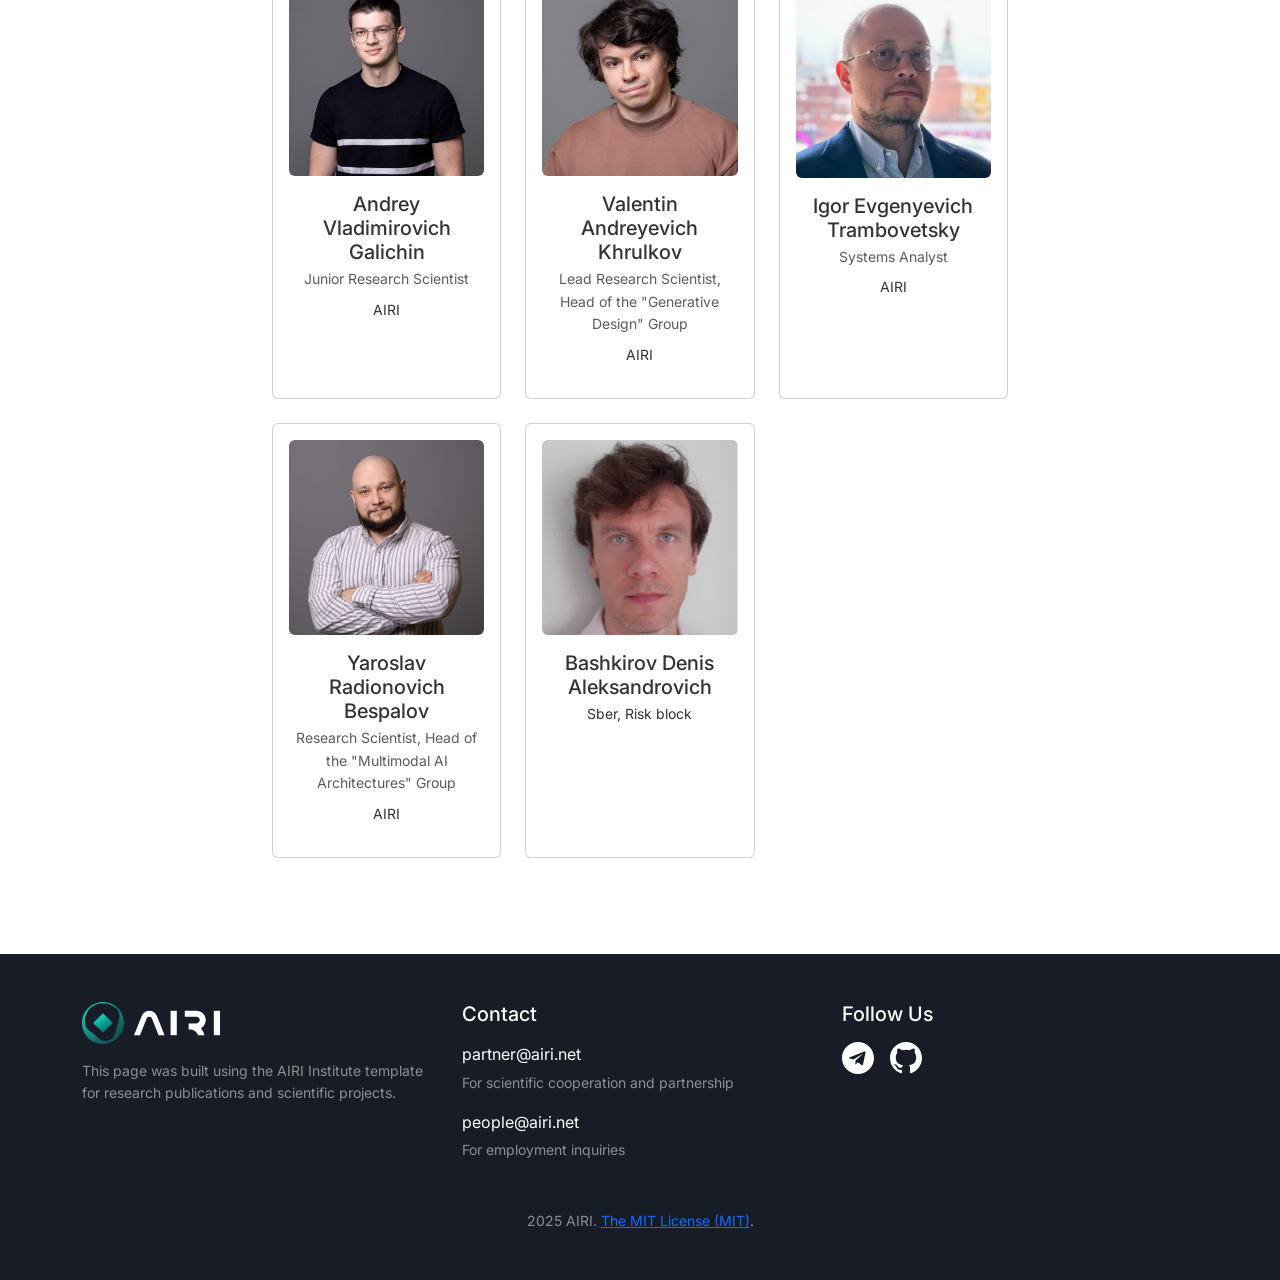
==== commit 79d33c69: "0.3" ====
--- a/docs/index-en.html
+++ b/docs/index-en.html
@@ -111,6 +111,7 @@
                 <a class="nav-link" href="#installation">GigaEvo Installation</a>
                 <a class="nav-link" href="#evolution">Evolution of prompts for language models</a>
                 <a class="nav-link" href="#evolution_chain">Evolution of reasoning chains for language models.</a>
+                <a class="nav-link" href="#evo_memory">Evo memory</a>
                 <a class="nav-link" href="#roadmap">Roadmap</a>
                 <a class="nav-link" href="#team">Team</a>
             </nav>
@@ -1107,7 +1108,7 @@
 
                                 <p>Now the system does not have to start each run from scratch: it can take useful solutions from previous runs and apply them during evolution. After an experiment is completed, the strongest ideas are automatically saved so they can be reused in the future.</p>
 
-                                <h3>This provides several benefits:</h3>
+                                <h5>This provides several benefits:</h5>
                                 <ul>
                                     <li>Speeds up the search for good solutions.</li>
                                     <li>Reduces repetition of ideas that have already been found.</li>
@@ -1115,7 +1116,7 @@
                                     <li>Builds up a growing knowledge base.</li>
                                 </ul>
 
-                                <h3>How it works:</h3>
+                                <h5>How it works:</h5>
                                 <ul>
                                     <li>During an experiment, the system uses accumulated ideas to guide the search.</li>
                                     <li>After completion, it saves new successful solutions to memory.</li>
